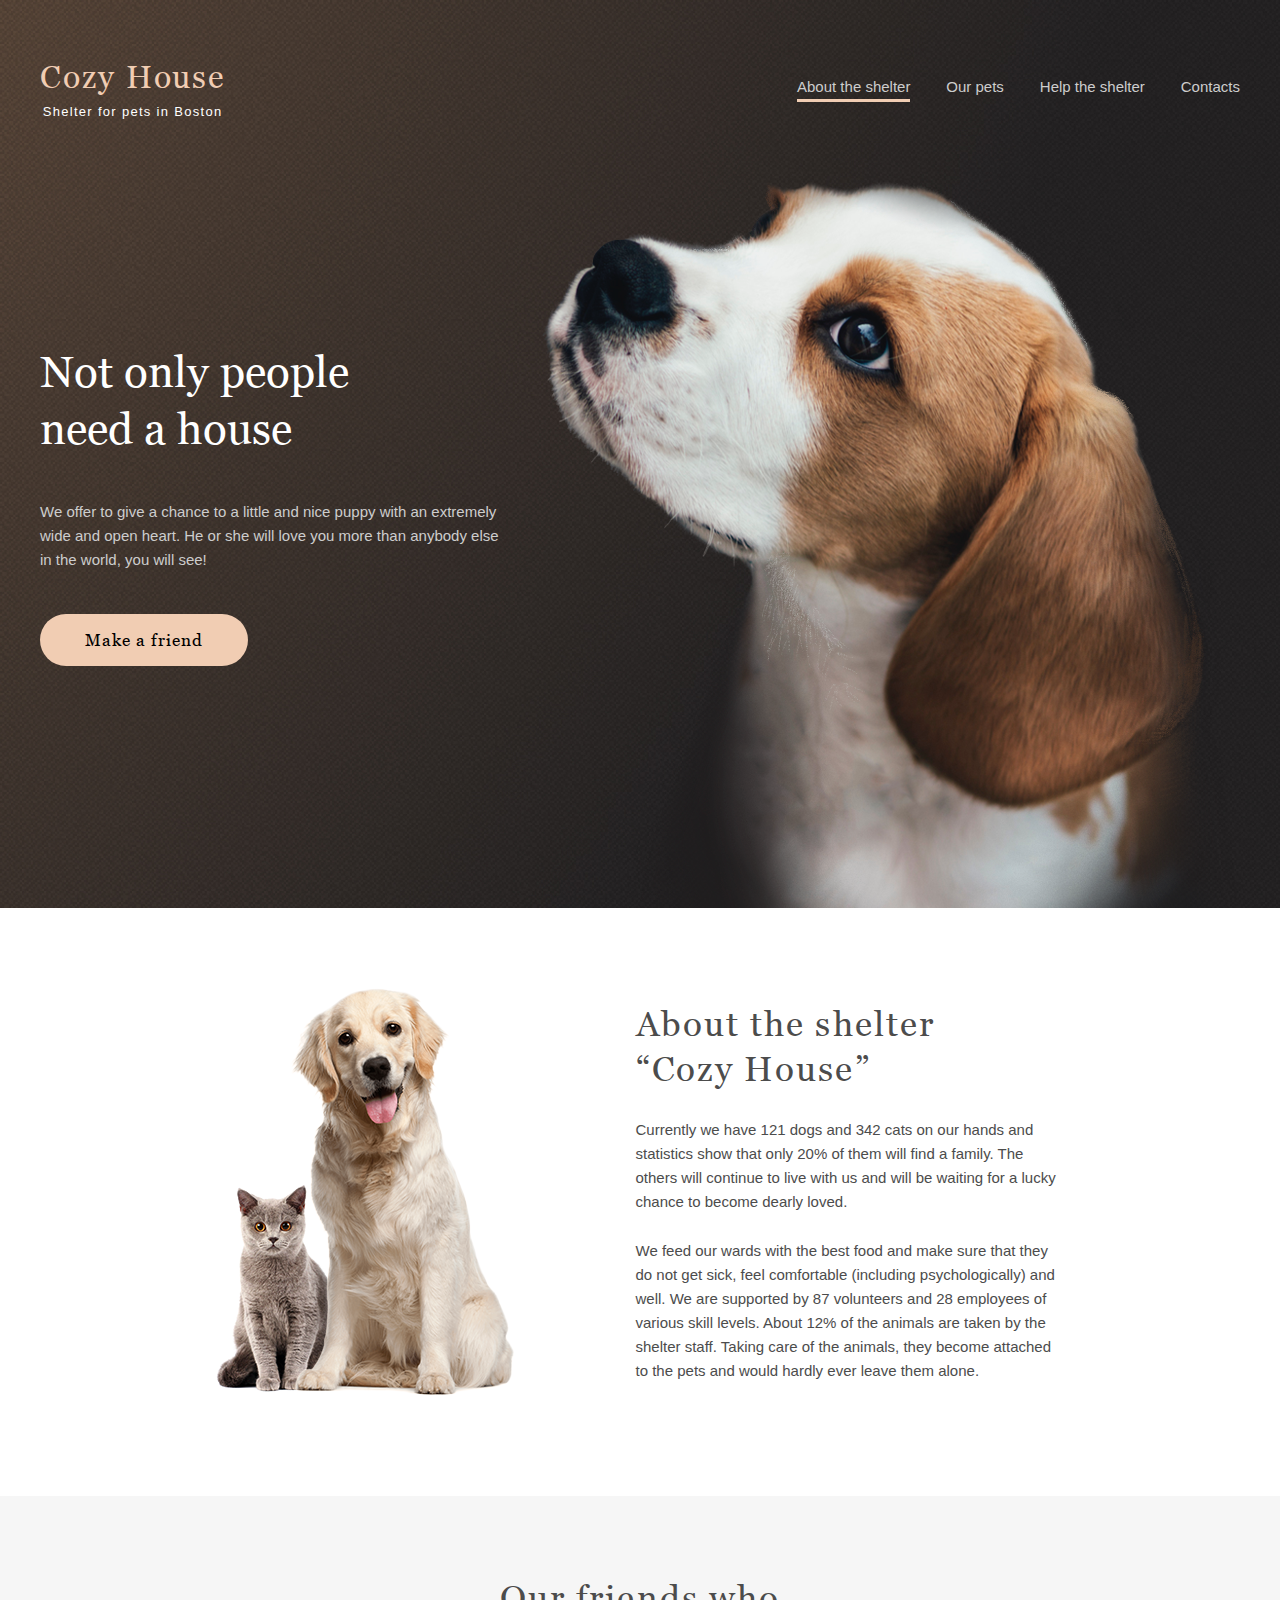
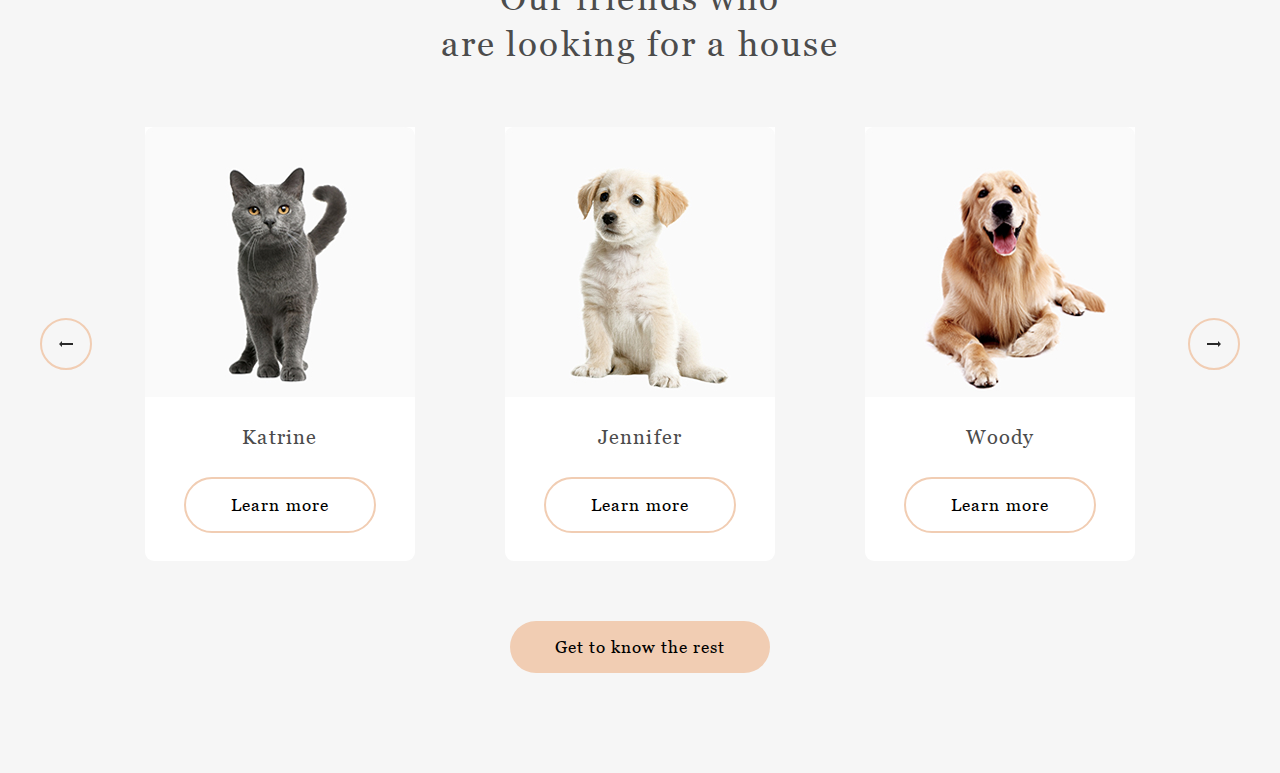
==== shelter/pages/main/index.html @ fe8751cc "feat: add slider" ====
<!DOCTYPE html>
<html lang="en">
  <head>
    <meta charset="UTF-8" />
    <meta http-equiv="X-UA-Compatible" content="IE=edge" />
    <meta name="viewport" content="width=device-width, initial-scale=1.0" />
    <title>Shelter</title>
    <link rel="stylesheet" href="../reset.css" />
    <link rel="stylesheet" href="../base.css" />
    <link rel="stylesheet" href="style.css" />
    <link
      rel="shortcut icon"
      href="../../assets/icons/favicon.png"
      type="image/x-icon"
    />
  </head>
  <body>
    <div class="wrapper">
      <header class="header">
        <div class="container">
          <div class="header-box">
            <a href="./index.html" class="header-logo">
              <div class="header-logo__title">Cozy House</div>
              <div class="header-logo__subtitle">
                Shelter for pets in Boston
              </div>
            </a>
            <nav class="header-nav">
              <ul class="header-menu">
                <li class="header-menu__item">
                  <a href="#" class="header-menu__link active"
                    >About the shelter</a
                  >
                </li>
                <li class="header-menu__item">
                  <a href="../pets/index.html" class="header-menu__link"
                    >Our pets</a
                  >
                </li>
                <li class="header-menu__item">
                  <a href="#" class="header-menu__link">Help the shelter</a>
                </li>
                <li class="header-menu__item">
                  <a href="#" class="header-menu__link">Contacts</a>
                </li>
              </ul>
            </nav>
          </div>
        </div>
      </header>
      <main class="main">
        <div class="container">
          <div class="main-box">
            <div class="main-info">
              <h1 class="main-info__title">Not only people need a house</h1>
              <p class="main-info__text">
                We offer to give a chance to a little and nice puppy with an
                extremely wide and open heart. He or she will love you more than
                anybody else in the world, you will see!
              </p>
              <button class="main-info__button button">Make a friend</button>
            </div>
            <img src="../../assets/images/dog.png" alt="dog" class="main-dog" />
          </div>
        </div>
      </main>
    </div>

    <section class="about">
      <div class="container">
        <div class="about-box">
          <img
            src="../../assets/images/pets.png"
            alt="pets"
            class="about-image"
          />
          <div class="about-information">
            <h2 class="about-information__title">
              About the shelter “Cozy House”
            </h2>
            <p class="about-information__text">
              Currently we have 121 dogs and 342 cats on our hands and
              statistics show that only 20% of them will find a family. The
              others will continue to live with us and will be waiting for a
              lucky chance to become dearly loved.
            </p>
            <p class="about-information__text">
              We feed our wards with the best food and make sure that they do
              not get sick, feel comfortable (including psychologically) and
              well. We are supported by 87 volunteers and 28 employees of
              various skill levels. About 12% of the animals are taken by the
              shelter staff. Taking care of the animals, they become attached to
              the pets and would hardly ever leave them alone.
            </p>
          </div>
        </div>
      </div>
    </section>

    <section class="pets">
      <div class="container">
        <h2 class="pets-title">Our friends who<br />are looking for a house</h2>
        <div class="pets-inner">
          <button class="pets-arrow left" onclick="prev()">
            <img src="../../assets/images/arrow-left.svg" alt="left" />
          </button>
          <div class="pets-wrapper">
            <div class="pets-slider">
              <div class="pets-slider__item">
                <img
                  src="../../assets/images/pets-katrine.jpg"
                  alt="katrine"
                  class="pets-slider__image"
                />
                <p class="pets-slider__title">Katrine</p>
                <button class="pets-slider__button button">Learn more</button>
              </div>
              <div class="pets-slider__item">
                <img
                  src="../../assets/images/pets-jennifer.jpg"
                  alt="jennifer"
                  class="pets-slider__image"
                />
                <p class="pets-slider__title">Jennifer</p>
                <button class="pets-slider__button button">Learn more</button>
              </div>
              <div class="pets-slider__item">
                <img
                  src="../../assets/images/pets-woody.jpg"
                  alt="woody"
                  class="pets-slider__image"
                />
                <p class="pets-slider__title">Woody</p>
                <button class="pets-slider__button button">Learn more</button>
              </div>
              <div class="pets-slider__item">
                <img
                  src="../../assets/images/pets-katrine.jpg"
                  alt="katrine"
                  class="pets-slider__image"
                />
                <p class="pets-slider__title">Katrine</p>
                <button class="pets-slider__button button">Learn more</button>
              </div>
              <div class="pets-slider__item">
                <img
                  src="../../assets/images/pets-jennifer.jpg"
                  alt="jennifer"
                  class="pets-slider__image"
                />
                <p class="pets-slider__title">Jennifer</p>
                <button class="pets-slider__button button">Learn more</button>
              </div>
              <div class="pets-slider__item">
                <img
                  src="../../assets/images/pets-woody.jpg"
                  alt="woody"
                  class="pets-slider__image"
                />
                <p class="pets-slider__title">Woody</p>
                <button class="pets-slider__button button">Learn more</button>
              </div>
              <div class="pets-slider__item">
                <img
                  src="../../assets/images/pets-katrine.jpg"
                  alt="katrine"
                  class="pets-slider__image"
                />
                <p class="pets-slider__title">Katrine</p>
                <button class="pets-slider__button button">Learn more</button>
              </div>
              <div class="pets-slider__item">
                <img
                  src="../../assets/images/pets-jennifer.jpg"
                  alt="jennifer"
                  class="pets-slider__image"
                />
                <p class="pets-slider__title">Jennifer</p>
                <button class="pets-slider__button button">Learn more</button>
              </div>
            </div>
          </div>
          <button class="pets-arrow right" onclick="next()">
            <img src="../../assets/images/arrow-right.svg" alt="right" />
          </button>
        </div>
        <a class="pets-link" href="../pets/index.html">
          <button class="pets-button button">Get to know the rest</button>
        </a>
      </div>
    </section>

    <script src="./scripts.js"></script>
  </body>
</html>
---- shelter/pages/base.css ----
@import url('../assets/fonts/Arial/style.css');
@import url('../assets/fonts/Georgia/style.css');

*,
*::after,
*::before {
  box-sizing: border-box;
}

body {
  font-family: ARIAL;
  font-size: 15px;
  line-height: 24px;
  color: #4c4c4c;
}

.container {
  max-width: 1280px;
  margin: 0 auto;
  padding: 0 40px;
}
---- shelter/pages/main/style.css ----
@import url("../../assets/fonts/Georgia/style.css");a{text-decoration:none}.button{font-size:17px;line-height:130%;padding:15px 45px;background-color:#F1CDB3;letter-spacing:.06em;border-radius:100px;border:none;outline:none;font-family:Georgia;-webkit-transition:all .2s;transition:all .2s}.button:hover{cursor:pointer;background-color:#FDDCC4}h2{font-family:Georgia;font-weight:400;letter-spacing:.06em;font-size:35px;line-height:130%}section{padding-top:80px;padding-bottom:100px}.wrapper{background-image:url("../../assets/images/wrapper-bg.jpg");background-size:cover;background-repeat:no-repeat;background-position:center;min-height:908px}.header{padding-top:60px}.header-box{display:-webkit-box;display:-ms-flexbox;display:flex;-webkit-box-pack:justify;-ms-flex-pack:justify;justify-content:space-between;-webkit-box-align:center;-ms-flex-align:center;align-items:center;position:relative}.header-logo{display:-webkit-box;display:-ms-flexbox;display:flex;-webkit-box-orient:vertical;-webkit-box-direction:normal;-ms-flex-direction:column;flex-direction:column;-webkit-box-align:center;-ms-flex-align:center;align-items:center}.header-logo__title{color:#F1CDB3;font-size:32px;line-height:35.2px;letter-spacing:.06em;font-family:Georgia}.header-logo__subtitle{font-size:13px;line-height:14.95px;letter-spacing:.1em;color:#fff;margin-top:10px}.header-nav{width:443px}.header-menu{display:-webkit-box;display:-ms-flexbox;display:flex;-webkit-box-pack:justify;-ms-flex-pack:justify;justify-content:space-between;margin-bottom:6px}.header-menu__link{text-decoration:none;color:#cdcdcd;position:relative}.header-menu__link.active:after{opacity:1}.header-menu__link:after{content:"";height:3px;background-color:#F1CDB3;position:absolute;bottom:-7px;left:0;right:0;opacity:0;-webkit-transition:opacity .2s;transition:opacity .2s}.header-menu__link:hover{color:#fff}.header-menu__link:hover:after{opacity:1}.main-box{display:-webkit-box;display:-ms-flexbox;display:flex;-webkit-box-pack:justify;-ms-flex-pack:justify;justify-content:space-between;margin-top:60px;-webkit-box-align:center;-ms-flex-align:center;align-items:center}.main-info{margin-bottom:78px}.main-info__title{width:310px;font-size:44px;line-height:130%;color:#fff;font-family:Georgia;font-weight:400}.main-info__text{width:460px;margin-top:42px;color:#cdcdcd}.main-info__button{margin-top:42px}.about-box{display:-webkit-box;display:-ms-flexbox;display:flex;-webkit-box-pack:center;-ms-flex-pack:center;justify-content:center;-webkit-box-align:center;-ms-flex-align:center;align-items:center}.about-information{max-width:430px;margin-left:121px}.about-information__title{max-width:370px}.about-information__text{margin-top:25px}.pets{background-color:#f6f6f6}.pets-inner{margin-top:60px;display:-webkit-box;display:-ms-flexbox;display:flex;-webkit-box-pack:justify;-ms-flex-pack:justify;justify-content:space-between;-webkit-box-align:center;-ms-flex-align:center;align-items:center}.pets-title{text-align:center;width:400px;margin:0 auto}.pets-wrapper{overflow:hidden;max-width:990px}.pets-slider{display:-webkit-box;display:-ms-flexbox;display:flex;margin:0 auto;-ms-flex-wrap:no-wrap;flex-wrap:no-wrap;-webkit-transition:left 1s ease-in-out;transition:left 1s ease-in-out;position:relative;left:0}.pets-slider__item{text-align:center;margin-right:90px;background-color:#fff;border-radius:9px;cursor:pointer}.pets-slider__item:hover .button{border:2px solid #FDDCC4;background-color:#FDDCC4}.pets-slider__title{font-family:Georgia;margin-top:22px;font-size:20px;line-height:23px;letter-spacing:.06em}.pets-slider__button{margin:28px 0;background-color:#fff;border:2px solid #F1CDB3}.pets-arrow{width:52px;height:52px;border-radius:50%;background-color:#f6f6f6;border:2px solid #F1CDB3;position:relative;cursor:pointer;-webkit-transition:all .2s;transition:all .2s}.pets-arrow:hover{background-color:#FDDCC4;border:2px solid #FDDCC4}.pets-arrow img{position:absolute;top:50%;left:50%;-webkit-transform:translate(-50%, -50%);transform:translate(-50%, -50%)}.pets-link{display:block;text-align:center;margin-top:60px}
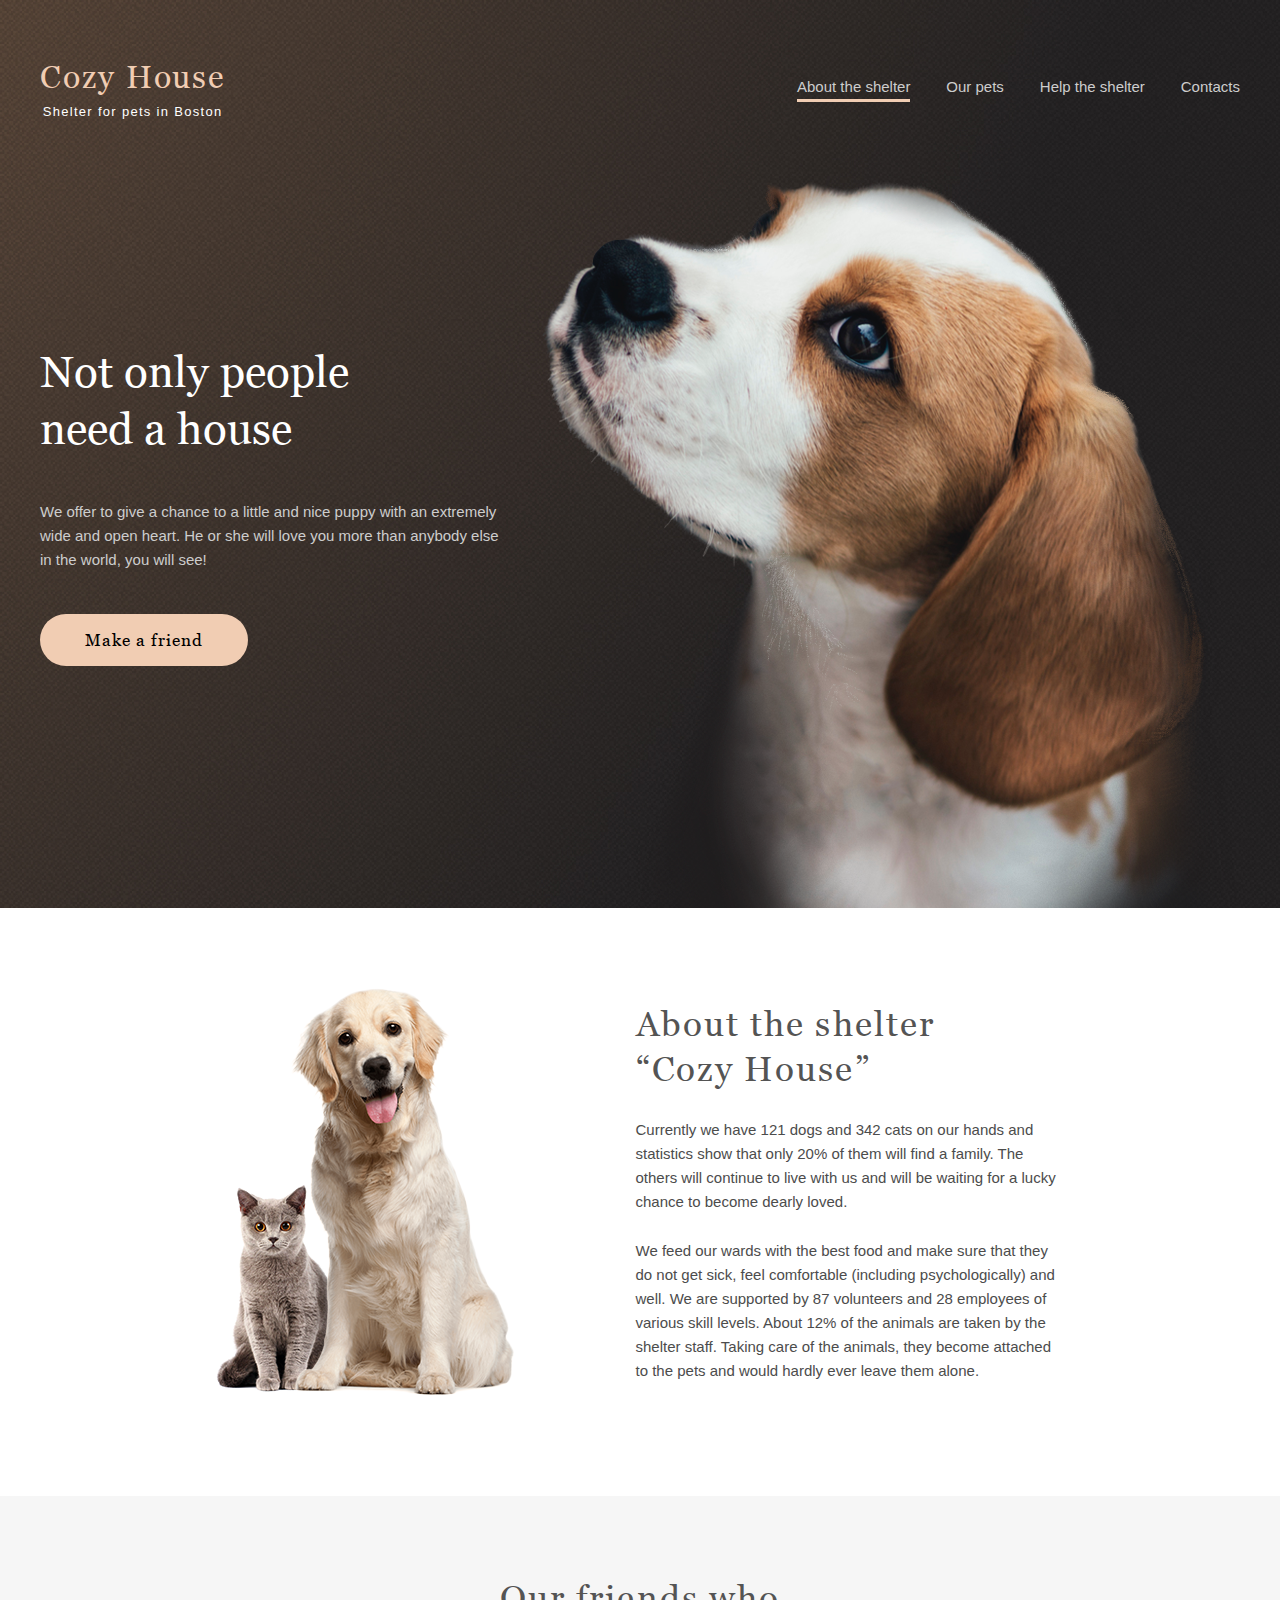
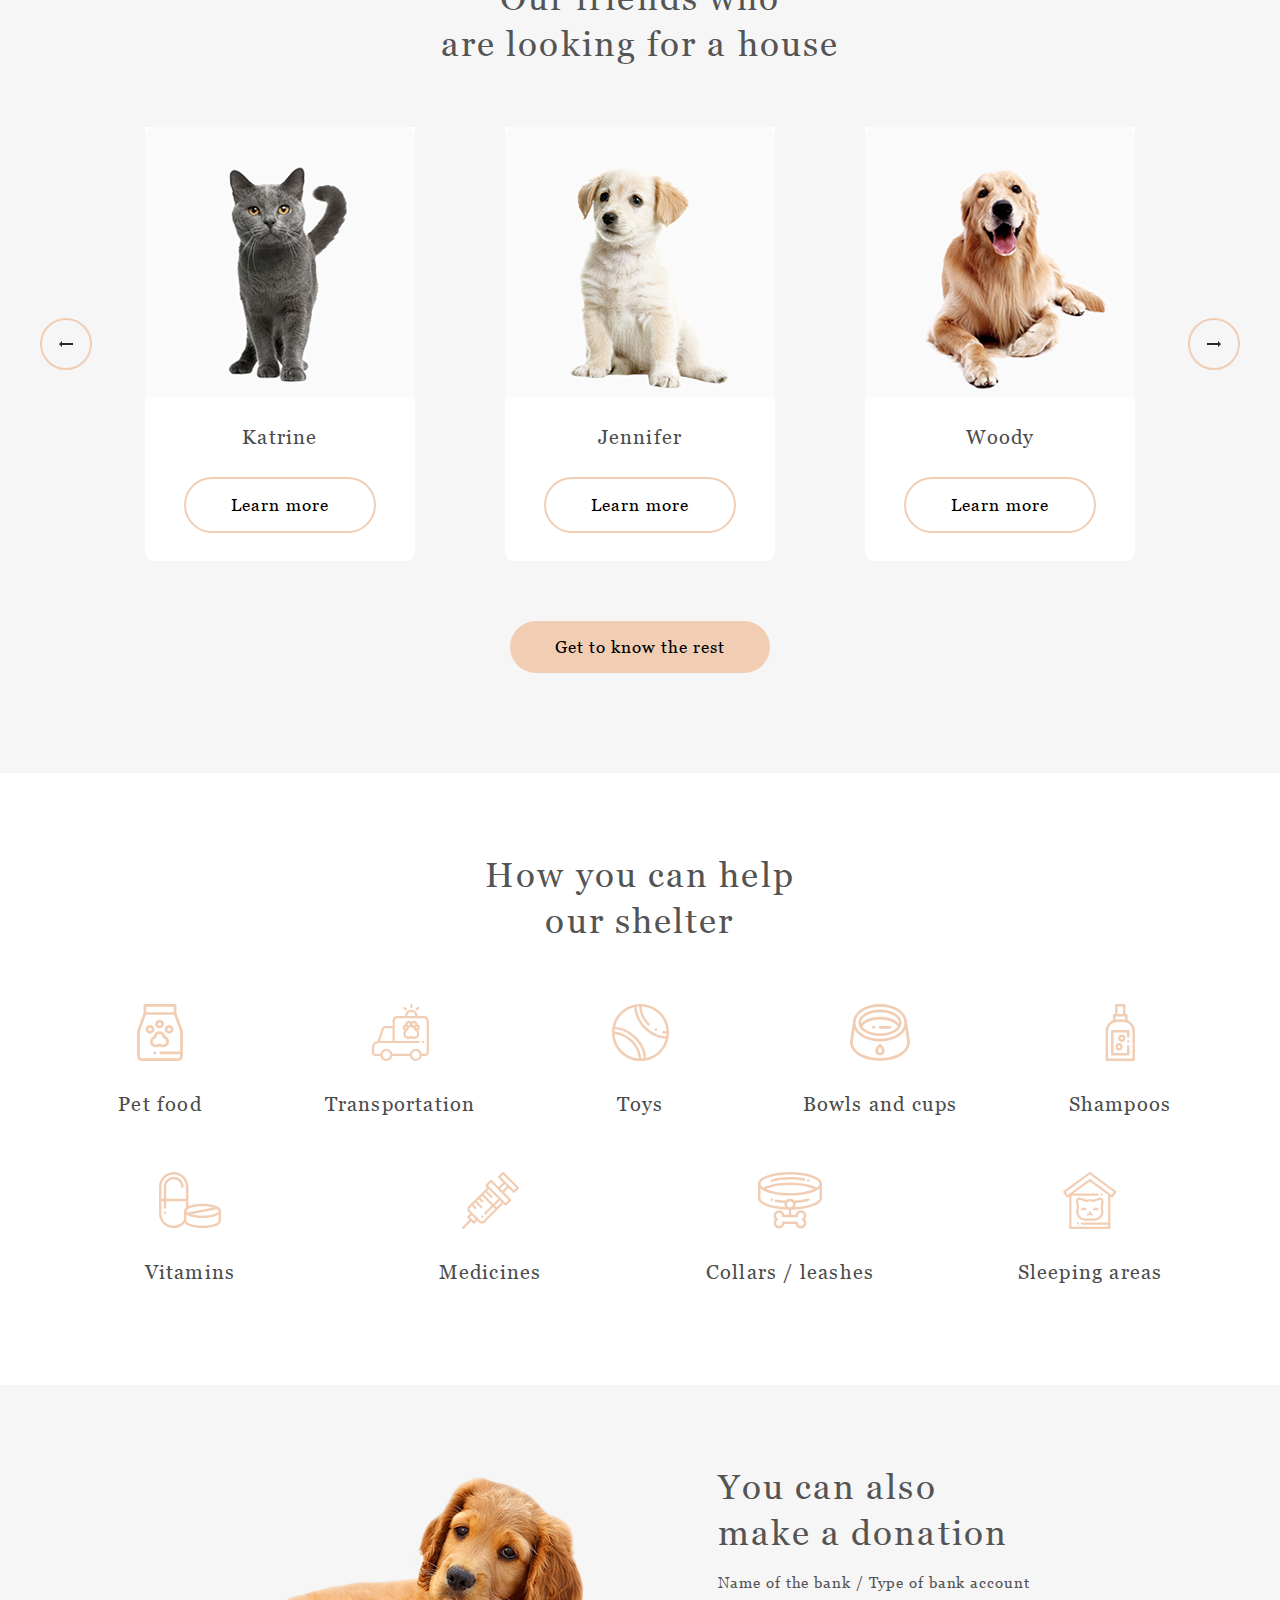
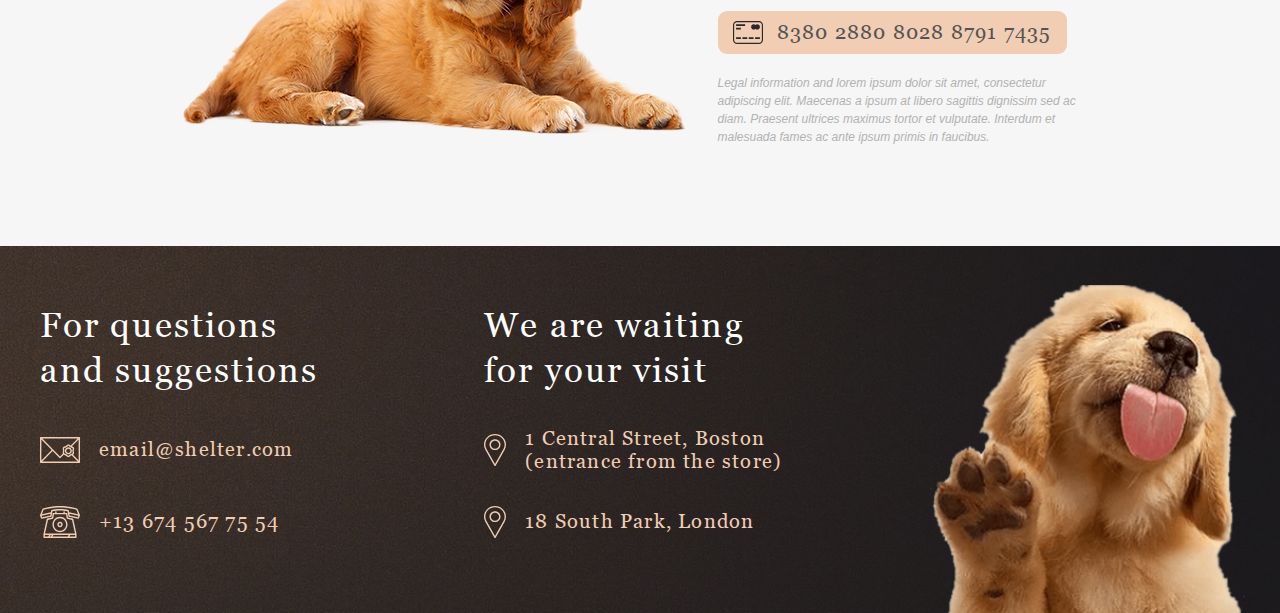
==== commit 14dbe4d6: "feat: add pets page" ====
--- a/shelter/pages/main/index.html
+++ b/shelter/pages/main/index.html
@@ -28,7 +28,7 @@
             <nav class="header-nav">
               <ul class="header-menu">
                 <li class="header-menu__item">
-                  <a href="#" class="header-menu__link active"
+                  <a href="./index.html" class="header-menu__link active"
                     >About the shelter</a
                   >
                 </li>
@@ -38,10 +38,10 @@
                   >
                 </li>
                 <li class="header-menu__item">
-                  <a href="#" class="header-menu__link">Help the shelter</a>
+                  <a href="#help" class="header-menu__link">Help the shelter</a>
                 </li>
                 <li class="header-menu__item">
-                  <a href="#" class="header-menu__link">Contacts</a>
+                  <a href="#footer" class="header-menu__link">Contacts</a>
                 </li>
               </ul>
             </nav>
@@ -58,7 +58,11 @@
                 extremely wide and open heart. He or she will love you more than
                 anybody else in the world, you will see!
               </p>
-              <button class="main-info__button button">Make a friend</button>
+              <a href="#pets"
+                ><button class="main-info__button button">
+                  Make a friend
+                </button></a
+              >
             </div>
             <img src="../../assets/images/dog.png" alt="dog" class="main-dog" />
           </div>
@@ -97,7 +101,7 @@
       </div>
     </section>
 
-    <section class="pets">
+    <section class="pets" id="pets">
       <div class="container">
         <h2 class="pets-title">Our friends who<br />are looking for a house</h2>
         <div class="pets-inner">
@@ -190,6 +194,185 @@
       </div>
     </section>
 
+    <section class="help" id="help">
+      <div class="container">
+        <h2 class="help-title">How you can help our shelter</h2>
+        <div class="help-box">
+          <div class="help-item">
+            <img
+              src="../../assets/images/Vector.svg"
+              alt="Pet food"
+              class="help-item__image"
+            />
+            <p class="help-item__text">Pet food</p>
+          </div>
+          <div class="help-item">
+            <img
+              src="../../assets/images/transportation.svg"
+              alt="Transportation"
+              class="help-item__image"
+            />
+            <p class="help-item__text">Transportation</p>
+          </div>
+          <div class="help-item">
+            <img
+              src="../../assets/images/toys.svg"
+              alt="Toys"
+              class="help-item__image"
+            />
+            <p class="help-item__text">Toys</p>
+          </div>
+          <div class="help-item">
+            <img
+              src="../../assets/images/bowls-and-cups.svg"
+              alt="Bowls and cups"
+              class="help-item__image"
+            />
+            <p class="help-item__text">Bowls and cups</p>
+          </div>
+          <div class="help-item">
+            <img
+              src="../../assets/images/shampoos.svg"
+              alt="Shampoos"
+              class="help-item__image"
+            />
+            <p class="help-item__text">Shampoos</p>
+          </div>
+          <div class="help-item">
+            <img
+              src="../../assets/images/vitamins.svg"
+              alt="Vitamins"
+              class="help-item__image"
+            />
+            <p class="help-item__text">Vitamins</p>
+          </div>
+          <div class="help-item">
+            <img
+              src="../../assets/images/medicines.svg"
+              alt="Medicines"
+              class="help-item__image"
+            />
+            <p class="help-item__text">Medicines</p>
+          </div>
+          <div class="help-item">
+            <img
+              src="../../assets/images/Collars-collars-or-leashes.svg"
+              alt="Collars / leashes"
+              class="help-item__image"
+            />
+            <p class="help-item__text">Collars / leashes</p>
+          </div>
+          <div class="help-item">
+            <img
+              src="../../assets/images/sleeping-area.svg"
+              alt="Sleeping areas"
+              class="help-item__image"
+            />
+            <p class="help-item__text">Sleeping areas</p>
+          </div>
+        </div>
+      </div>
+    </section>
+
+    <section class="donation">
+      <div class="container">
+        <div class="donation-wrapper">
+          <img
+            src="../../assets/images/donation-dog.png"
+            alt="dog"
+            class="donation-image"
+          />
+          <div class="donation-info">
+            <h2 class="donation-info__title">You can also make a donation</h2>
+            <p class="donation-info__subtitle">
+              Name of the bank / Type of bank account
+            </p>
+            <a href="#" class="donation-info__card"
+              ><img
+                src="../../assets/images/credit-card.svg"
+                alt="card"
+                class="donation-info__icon"
+              /><span class="donation-info__number"
+                >8380 2880 8028 8791 7435</span
+              ></a
+            >
+            <p class="donation-info__text">
+              Legal information and lorem ipsum dolor sit amet, consectetur
+              adipiscing elit. Maecenas a ipsum at libero sagittis dignissim sed
+              ac diam. Praesent ultrices maximus tortor et vulputate. Interdum
+              et malesuada fames ac ante ipsum primis in faucibus.
+            </p>
+          </div>
+        </div>
+      </div>
+    </section>
+
+    <footer class="footer" id="footer">
+      <div class="container">
+        <div class="footer-wrapper">
+          <div class="footer-contacts">
+            <h3 class="footer-contacts__title">
+              For questions and suggestions
+            </h3>
+            <a class="footer-contacts__email" href="mailto:email@shelter.com">
+              <img
+                src="../../assets/images/mail.svg"
+                alt="email"
+                class="footer-contacts__email-icon"
+              />
+              <span class="footer-contacs__email-text">email@shelter.com</span>
+            </a>
+            <a href="tel:+13 674 567 75 54" class="footer-contacts__phone">
+              <img
+                src="../../assets/images/phone.svg"
+                alt="phone"
+                class="footer-contacts__phone-icon"
+              />
+              <span class="footer-contacts__phone-text">+13 674 567 75 54</span>
+            </a>
+          </div>
+          <div class="footer-contacts">
+            <h3 class="footer-contacts__title">
+              We are waiting for your visit
+            </h3>
+            <a
+              href="https://goo.gl/maps/dpQiy7HYgkoKnrJJ6"
+              target="_blank"
+              class="footer-contacts__location"
+            >
+              <img
+                src="../../assets/images/pin.svg"
+                alt="location"
+                class="footer-contacts__location-icon"
+              />
+              <span class="footer-contacs__location-text"
+                >1 Central Street, Boston (entrance from the store)</span
+              >
+            </a>
+            <a
+              href="https://goo.gl/maps/SNuY47xozXM5mk7i6"
+              target="_blank"
+              class="footer-contacts__location"
+            >
+              <img
+                src="../../assets/images/pin.svg"
+                alt="location"
+                class="footer-contacts__location-icon"
+              />
+              <span class="footer-contacs__location-text"
+                >18 South Park, London</span
+              >
+            </a>
+          </div>
+          <img
+            src="../../assets/images/footer-dog.png"
+            alt="dog"
+            class="footer-image"
+          />
+        </div>
+      </div>
+    </footer>
+
     <script src="./scripts.js"></script>
   </body>
 </html>
--- a/shelter/pages/base.css
+++ b/shelter/pages/base.css
@@ -19,3 +19,100 @@
   margin: 0 auto;
   padding: 0 40px;
 }
+
+a {
+  text-decoration: none;
+}
+
+.button {
+  font-size: 17px;
+  line-height: 130%;
+  padding: 15px 45px;
+  background-color: #f1cdb3;
+  letter-spacing: 0.06em;
+  border-radius: 100px;
+  border: none;
+  outline: none;
+  font-family: Georgia;
+  transition: all 0.2s;
+}
+
+.button:hover {
+  cursor: pointer;
+  background-color: #fddcc4;
+}
+
+h2 {
+  font-family: Georgia;
+  font-weight: 400;
+  letter-spacing: 0.06em;
+  font-size: 35px;
+  line-height: 130%;
+  color: #545454;
+}
+
+h3 {
+  font-family: Georgia;
+  font-size: 35px;
+  color: #fff;
+  letter-spacing: 0.06em;
+  line-height: 130%;
+  font-weight: 400;
+}
+
+section {
+  padding-top: 80px;
+  padding-bottom: 100px;
+}
+
+.footer {
+  padding-top: 57px;
+  background-image: url('../assets/images/footer-bg.jpg');
+  background-position: center;
+  background-size: cover;
+  background-repeat: no-repeat;
+  font-family: Georgia;
+}
+.footer a {
+  color: #f1cdb3;
+}
+.footer-wrapper {
+  display: -webkit-box;
+  display: -ms-flexbox;
+  display: flex;
+  -webkit-box-pack: justify;
+  -ms-flex-pack: justify;
+  justify-content: space-between;
+  height: 310px;
+}
+.footer-contacts__location,
+.footer-contacts__phone,
+.footer-contacts__email {
+  color: #f1cdb3;
+  letter-spacing: 0.06em;
+  font-size: 20px;
+  line-height: 115%;
+  display: -webkit-box;
+  display: -ms-flexbox;
+  display: flex;
+  -webkit-box-align: center;
+  -ms-flex-align: center;
+  align-items: center;
+  margin-top: 43px;
+}
+.footer-contacts {
+  width: 279px;
+}
+.footer-contacts__location {
+  width: 302px;
+  margin-top: 33px;
+}
+.footer-contacts__location-icon,
+.footer-contacts__email-icon,
+.footer-contacts__phone-icon {
+  margin-right: 19px;
+}
+.footer-image {
+  margin-top: -18px;
+  margin-right: -6px;
+}
--- a/shelter/pages/main/style.css
+++ b/shelter/pages/main/style.css
@@ -1 +1 @@
-@import url("../../assets/fonts/Georgia/style.css");a{text-decoration:none}.button{font-size:17px;line-height:130%;padding:15px 45px;background-color:#F1CDB3;letter-spacing:.06em;border-radius:100px;border:none;outline:none;font-family:Georgia;-webkit-transition:all .2s;transition:all .2s}.button:hover{cursor:pointer;background-color:#FDDCC4}h2{font-family:Georgia;font-weight:400;letter-spacing:.06em;font-size:35px;line-height:130%}section{padding-top:80px;padding-bottom:100px}.wrapper{background-image:url("../../assets/images/wrapper-bg.jpg");background-size:cover;background-repeat:no-repeat;background-position:center;min-height:908px}.header{padding-top:60px}.header-box{display:-webkit-box;display:-ms-flexbox;display:flex;-webkit-box-pack:justify;-ms-flex-pack:justify;justify-content:space-between;-webkit-box-align:center;-ms-flex-align:center;align-items:center;position:relative}.header-logo{display:-webkit-box;display:-ms-flexbox;display:flex;-webkit-box-orient:vertical;-webkit-box-direction:normal;-ms-flex-direction:column;flex-direction:column;-webkit-box-align:center;-ms-flex-align:center;align-items:center}.header-logo__title{color:#F1CDB3;font-size:32px;line-height:35.2px;letter-spacing:.06em;font-family:Georgia}.header-logo__subtitle{font-size:13px;line-height:14.95px;letter-spacing:.1em;color:#fff;margin-top:10px}.header-nav{width:443px}.header-menu{display:-webkit-box;display:-ms-flexbox;display:flex;-webkit-box-pack:justify;-ms-flex-pack:justify;justify-content:space-between;margin-bottom:6px}.header-menu__link{text-decoration:none;color:#cdcdcd;position:relative}.header-menu__link.active:after{opacity:1}.header-menu__link:after{content:"";height:3px;background-color:#F1CDB3;position:absolute;bottom:-7px;left:0;right:0;opacity:0;-webkit-transition:opacity .2s;transition:opacity .2s}.header-menu__link:hover{color:#fff}.header-menu__link:hover:after{opacity:1}.main-box{display:-webkit-box;display:-ms-flexbox;display:flex;-webkit-box-pack:justify;-ms-flex-pack:justify;justify-content:space-between;margin-top:60px;-webkit-box-align:center;-ms-flex-align:center;align-items:center}.main-info{margin-bottom:78px}.main-info__title{width:310px;font-size:44px;line-height:130%;color:#fff;font-family:Georgia;font-weight:400}.main-info__text{width:460px;margin-top:42px;color:#cdcdcd}.main-info__button{margin-top:42px}.about-box{display:-webkit-box;display:-ms-flexbox;display:flex;-webkit-box-pack:center;-ms-flex-pack:center;justify-content:center;-webkit-box-align:center;-ms-flex-align:center;align-items:center}.about-information{max-width:430px;margin-left:121px}.about-information__title{max-width:370px}.about-information__text{margin-top:25px}.pets{background-color:#f6f6f6}.pets-inner{margin-top:60px;display:-webkit-box;display:-ms-flexbox;display:flex;-webkit-box-pack:justify;-ms-flex-pack:justify;justify-content:space-between;-webkit-box-align:center;-ms-flex-align:center;align-items:center}.pets-title{text-align:center;width:400px;margin:0 auto}.pets-wrapper{overflow:hidden;max-width:990px}.pets-slider{display:-webkit-box;display:-ms-flexbox;display:flex;margin:0 auto;-ms-flex-wrap:no-wrap;flex-wrap:no-wrap;-webkit-transition:left 1s ease-in-out;transition:left 1s ease-in-out;position:relative;left:0}.pets-slider__item{text-align:center;margin-right:90px;background-color:#fff;border-radius:9px;cursor:pointer}.pets-slider__item:hover .button{border:2px solid #FDDCC4;background-color:#FDDCC4}.pets-slider__title{font-family:Georgia;margin-top:22px;font-size:20px;line-height:23px;letter-spacing:.06em}.pets-slider__button{margin:28px 0;background-color:#fff;border:2px solid #F1CDB3}.pets-arrow{width:52px;height:52px;border-radius:50%;background-color:#f6f6f6;border:2px solid #F1CDB3;position:relative;cursor:pointer;-webkit-transition:all .2s;transition:all .2s}.pets-arrow:hover{background-color:#FDDCC4;border:2px solid #FDDCC4}.pets-arrow img{position:absolute;top:50%;left:50%;-webkit-transform:translate(-50%, -50%);transform:translate(-50%, -50%)}.pets-link{display:block;text-align:center;margin-top:60px}
+@import url("../../assets/fonts/Georgia/style.css");.wrapper{background-image:url("../../assets/images/wrapper-bg.jpg");background-size:cover;background-repeat:no-repeat;background-position:center;min-height:908px}.header{padding-top:60px}.header-box{display:-webkit-box;display:-ms-flexbox;display:flex;-webkit-box-pack:justify;-ms-flex-pack:justify;justify-content:space-between;-webkit-box-align:center;-ms-flex-align:center;align-items:center;position:relative}.header-logo{display:-webkit-box;display:-ms-flexbox;display:flex;-webkit-box-orient:vertical;-webkit-box-direction:normal;-ms-flex-direction:column;flex-direction:column;-webkit-box-align:center;-ms-flex-align:center;align-items:center}.header-logo__title{color:#F1CDB3;font-size:32px;line-height:35.2px;letter-spacing:.06em;font-family:Georgia}.header-logo__subtitle{font-size:13px;line-height:14.95px;letter-spacing:.1em;color:#fff;margin-top:10px}.header-nav{width:443px}.header-menu{display:-webkit-box;display:-ms-flexbox;display:flex;-webkit-box-pack:justify;-ms-flex-pack:justify;justify-content:space-between;margin-bottom:6px}.header-menu__link{text-decoration:none;color:#cdcdcd;position:relative}.header-menu__link.active:after{opacity:1}.header-menu__link:after{content:"";height:3px;background-color:#F1CDB3;position:absolute;bottom:-7px;left:0;right:0;opacity:0;-webkit-transition:opacity .2s;transition:opacity .2s}.header-menu__link:hover{color:#fff}.header-menu__link:hover:after{opacity:1}.main-box{display:-webkit-box;display:-ms-flexbox;display:flex;-webkit-box-pack:justify;-ms-flex-pack:justify;justify-content:space-between;margin-top:60px;-webkit-box-align:center;-ms-flex-align:center;align-items:center}.main-info{margin-bottom:78px}.main-info__title{width:310px;font-size:44px;line-height:130%;color:#fff;font-family:Georgia;font-weight:400}.main-info__text{width:460px;margin-top:42px;color:#cdcdcd}.main-info__button{margin-top:42px}.about-box{display:-webkit-box;display:-ms-flexbox;display:flex;-webkit-box-pack:center;-ms-flex-pack:center;justify-content:center;-webkit-box-align:center;-ms-flex-align:center;align-items:center}.about-information{max-width:430px;margin-left:121px}.about-information__title{max-width:370px}.about-information__text{margin-top:25px}.pets{background-color:#f6f6f6}.pets-inner{margin-top:60px;display:-webkit-box;display:-ms-flexbox;display:flex;-webkit-box-pack:justify;-ms-flex-pack:justify;justify-content:space-between;-webkit-box-align:center;-ms-flex-align:center;align-items:center}.pets-title{text-align:center;width:400px;margin:0 auto}.pets-wrapper{overflow:hidden;max-width:990px}.pets-slider{display:-webkit-box;display:-ms-flexbox;display:flex;margin:0 auto;-ms-flex-wrap:no-wrap;flex-wrap:no-wrap;-webkit-transition:left 1s ease-in-out;transition:left 1s ease-in-out;position:relative;left:0}.pets-slider__item{text-align:center;margin-right:90px;background-color:#fff;border-radius:9px;cursor:pointer}.pets-slider__item:hover .button{border:2px solid #FDDCC4;background-color:#FDDCC4}.pets-slider__title{font-family:Georgia;margin-top:22px;font-size:20px;line-height:23px;letter-spacing:.06em}.pets-slider__button{margin:28px 0;background-color:#fff;border:2px solid #F1CDB3}.pets-arrow{width:52px;height:52px;border-radius:50%;background-color:#f6f6f6;border:2px solid #F1CDB3;position:relative;cursor:pointer;-webkit-transition:all .2s;transition:all .2s}.pets-arrow:hover{background-color:#FDDCC4;border:2px solid #FDDCC4}.pets-arrow img{position:absolute;top:50%;left:50%;-webkit-transform:translate(-50%, -50%);transform:translate(-50%, -50%)}.pets-link{display:block;text-align:center;margin-top:60px}.help-title{width:310px;margin:0 auto;text-align:center}.help-box{display:grid;grid-template-columns:repeat(20, 1fr);grid-template-rows:repeat(2, 113px);row-gap:55px;margin:0 auto;margin-top:60px}.help-item{text-align:center}.help-item:nth-child(-n+5){grid-column:span 4}.help-item:nth-last-child(4){grid-row-start:2;grid-column:span 5}.help-item:nth-last-child(3){grid-row-start:2;grid-column:6/span 5}.help-item:nth-last-child(2){grid-row-start:2;grid-column:11/span 5}.help-item:nth-last-child(1){grid-row-start:2;grid-column:16/span 5}.help-item__image{height:57px}.help-item__text{margin-top:25px;font-size:20px;line-height:115%;letter-spacing:.06em;font-family:Georgia}.donation{background-color:#f6f6f6}.donation-wrapper{display:-webkit-box;display:-ms-flexbox;display:flex;-webkit-box-pack:center;-ms-flex-pack:center;justify-content:center;-webkit-box-align:center;-ms-flex-align:center;align-items:center}.donation-info{max-width:380px;margin-left:30px}.donation-info__title{width:300px}.donation-info__subtitle{font-size:15px;line-height:110%;letter-spacing:.06em;margin:19px 0;color:#545454;font-family:Georgia}.donation-info__card{display:-webkit-box;display:-ms-flexbox;display:flex;background-color:#F1CDB3;color:#545454;border-radius:9px;padding:10px 15px;font-size:20px;line-height:115%;letter-spacing:.06em;font-family:Georgia;width:349px;-webkit-box-pack:justify;-ms-flex-pack:justify;justify-content:space-between}.donation-info__text{margin-top:20px;font-size:12px;line-height:18px;color:#b2b2b2;font-family:Arial;font-style:italic}
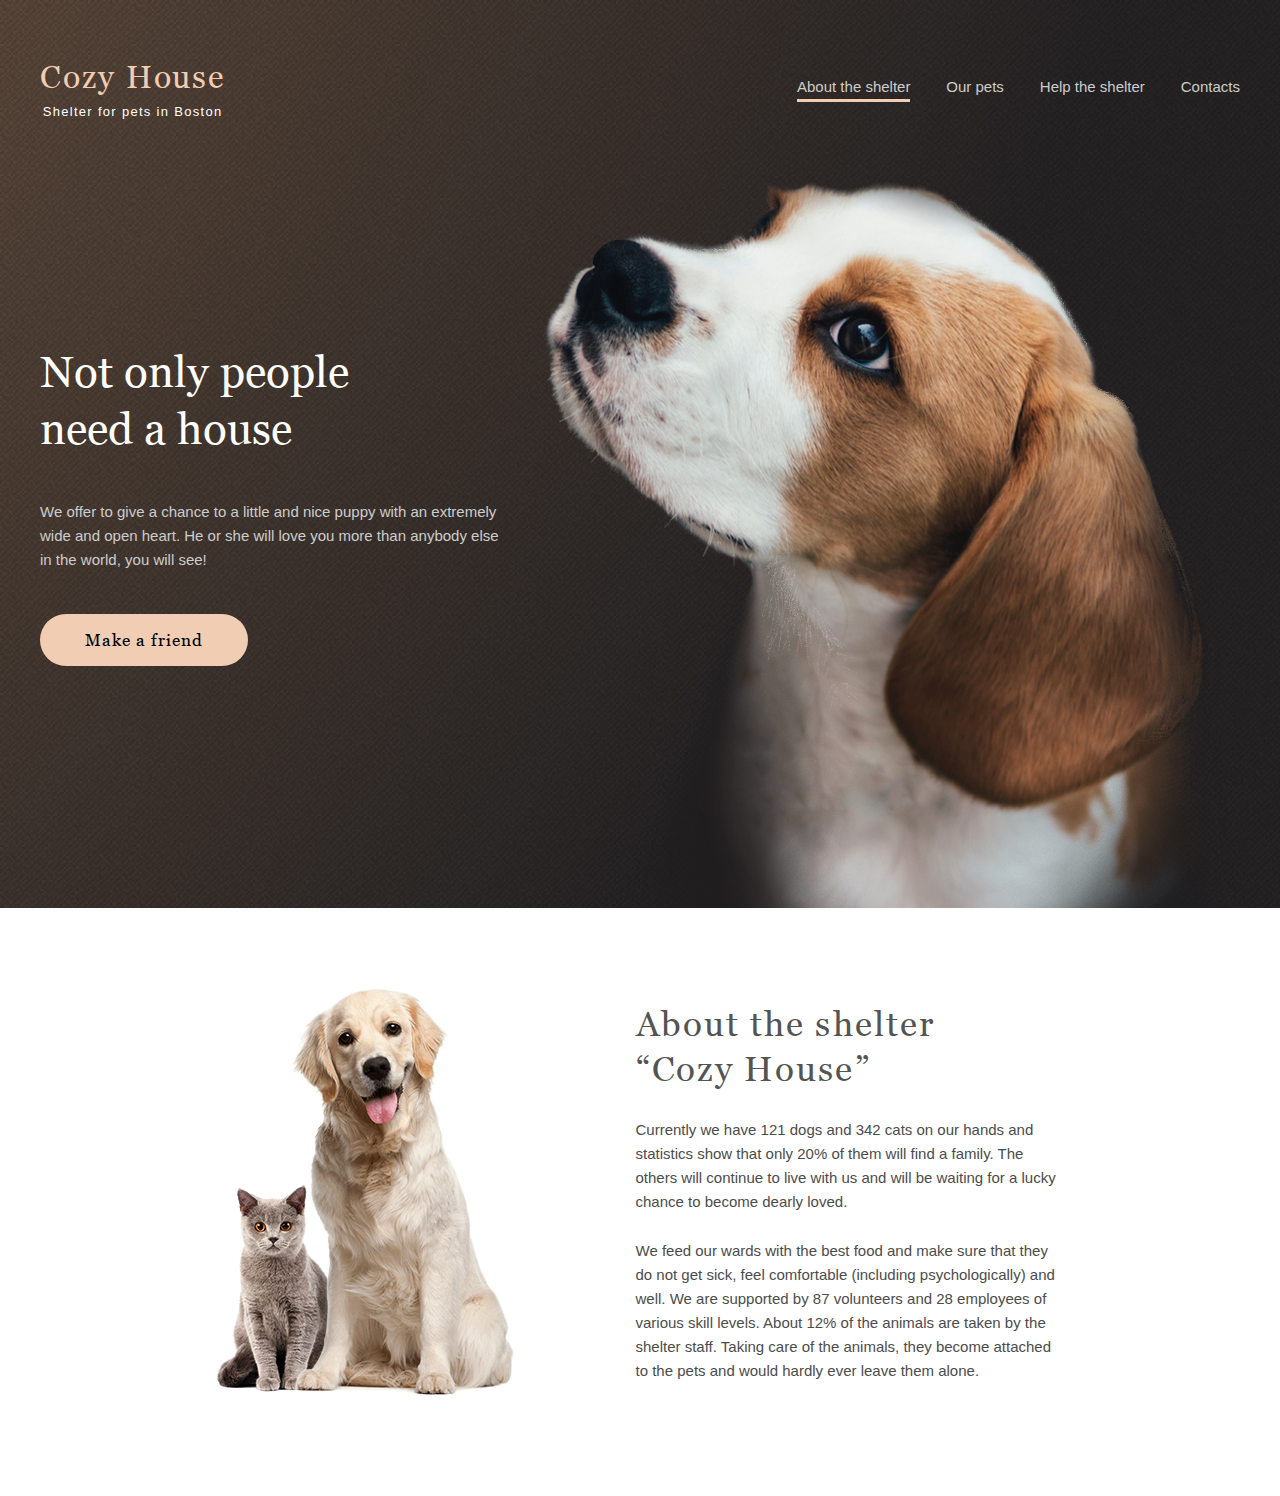
==== commit ac535e97: "feat: make header and about sections adaptive" ====
--- a/shelter/pages/main/index.html
+++ b/shelter/pages/main/index.html
@@ -101,7 +101,7 @@
       </div>
     </section>
 
-    <section class="pets" id="pets">
+    <!-- <section class="pets" id="pets">
       <div class="container">
         <h2 class="pets-title">Our friends who<br />are looking for a house</h2>
         <div class="pets-inner">
@@ -371,7 +371,7 @@
           />
         </div>
       </div>
-    </footer>
+    </footer> -->
 
     <script src="./scripts.js"></script>
   </body>
--- a/shelter/pages/main/style.css
+++ b/shelter/pages/main/style.css
@@ -1 +1 @@
-@import url("../../assets/fonts/Georgia/style.css");.wrapper{background-image:url("../../assets/images/wrapper-bg.jpg");background-size:cover;background-repeat:no-repeat;background-position:center;min-height:908px}.header{padding-top:60px}.header-box{display:-webkit-box;display:-ms-flexbox;display:flex;-webkit-box-pack:justify;-ms-flex-pack:justify;justify-content:space-between;-webkit-box-align:center;-ms-flex-align:center;align-items:center;position:relative}.header-logo{display:-webkit-box;display:-ms-flexbox;display:flex;-webkit-box-orient:vertical;-webkit-box-direction:normal;-ms-flex-direction:column;flex-direction:column;-webkit-box-align:center;-ms-flex-align:center;align-items:center}.header-logo__title{color:#F1CDB3;font-size:32px;line-height:35.2px;letter-spacing:.06em;font-family:Georgia}.header-logo__subtitle{font-size:13px;line-height:14.95px;letter-spacing:.1em;color:#fff;margin-top:10px}.header-nav{width:443px}.header-menu{display:-webkit-box;display:-ms-flexbox;display:flex;-webkit-box-pack:justify;-ms-flex-pack:justify;justify-content:space-between;margin-bottom:6px}.header-menu__link{text-decoration:none;color:#cdcdcd;position:relative}.header-menu__link.active:after{opacity:1}.header-menu__link:after{content:"";height:3px;background-color:#F1CDB3;position:absolute;bottom:-7px;left:0;right:0;opacity:0;-webkit-transition:opacity .2s;transition:opacity .2s}.header-menu__link:hover{color:#fff}.header-menu__link:hover:after{opacity:1}.main-box{display:-webkit-box;display:-ms-flexbox;display:flex;-webkit-box-pack:justify;-ms-flex-pack:justify;justify-content:space-between;margin-top:60px;-webkit-box-align:center;-ms-flex-align:center;align-items:center}.main-info{margin-bottom:78px}.main-info__title{width:310px;font-size:44px;line-height:130%;color:#fff;font-family:Georgia;font-weight:400}.main-info__text{width:460px;margin-top:42px;color:#cdcdcd}.main-info__button{margin-top:42px}.about-box{display:-webkit-box;display:-ms-flexbox;display:flex;-webkit-box-pack:center;-ms-flex-pack:center;justify-content:center;-webkit-box-align:center;-ms-flex-align:center;align-items:center}.about-information{max-width:430px;margin-left:121px}.about-information__title{max-width:370px}.about-information__text{margin-top:25px}.pets{background-color:#f6f6f6}.pets-inner{margin-top:60px;display:-webkit-box;display:-ms-flexbox;display:flex;-webkit-box-pack:justify;-ms-flex-pack:justify;justify-content:space-between;-webkit-box-align:center;-ms-flex-align:center;align-items:center}.pets-title{text-align:center;width:400px;margin:0 auto}.pets-wrapper{overflow:hidden;max-width:990px}.pets-slider{display:-webkit-box;display:-ms-flexbox;display:flex;margin:0 auto;-ms-flex-wrap:no-wrap;flex-wrap:no-wrap;-webkit-transition:left 1s ease-in-out;transition:left 1s ease-in-out;position:relative;left:0}.pets-slider__item{text-align:center;margin-right:90px;background-color:#fff;border-radius:9px;cursor:pointer}.pets-slider__item:hover .button{border:2px solid #FDDCC4;background-color:#FDDCC4}.pets-slider__title{font-family:Georgia;margin-top:22px;font-size:20px;line-height:23px;letter-spacing:.06em}.pets-slider__button{margin:28px 0;background-color:#fff;border:2px solid #F1CDB3}.pets-arrow{width:52px;height:52px;border-radius:50%;background-color:#f6f6f6;border:2px solid #F1CDB3;position:relative;cursor:pointer;-webkit-transition:all .2s;transition:all .2s}.pets-arrow:hover{background-color:#FDDCC4;border:2px solid #FDDCC4}.pets-arrow img{position:absolute;top:50%;left:50%;-webkit-transform:translate(-50%, -50%);transform:translate(-50%, -50%)}.pets-link{display:block;text-align:center;margin-top:60px}.help-title{width:310px;margin:0 auto;text-align:center}.help-box{display:grid;grid-template-columns:repeat(20, 1fr);grid-template-rows:repeat(2, 113px);row-gap:55px;margin:0 auto;margin-top:60px}.help-item{text-align:center}.help-item:nth-child(-n+5){grid-column:span 4}.help-item:nth-last-child(4){grid-row-start:2;grid-column:span 5}.help-item:nth-last-child(3){grid-row-start:2;grid-column:6/span 5}.help-item:nth-last-child(2){grid-row-start:2;grid-column:11/span 5}.help-item:nth-last-child(1){grid-row-start:2;grid-column:16/span 5}.help-item__image{height:57px}.help-item__text{margin-top:25px;font-size:20px;line-height:115%;letter-spacing:.06em;font-family:Georgia}.donation{background-color:#f6f6f6}.donation-wrapper{display:-webkit-box;display:-ms-flexbox;display:flex;-webkit-box-pack:center;-ms-flex-pack:center;justify-content:center;-webkit-box-align:center;-ms-flex-align:center;align-items:center}.donation-info{max-width:380px;margin-left:30px}.donation-info__title{width:300px}.donation-info__subtitle{font-size:15px;line-height:110%;letter-spacing:.06em;margin:19px 0;color:#545454;font-family:Georgia}.donation-info__card{display:-webkit-box;display:-ms-flexbox;display:flex;background-color:#F1CDB3;color:#545454;border-radius:9px;padding:10px 15px;font-size:20px;line-height:115%;letter-spacing:.06em;font-family:Georgia;width:349px;-webkit-box-pack:justify;-ms-flex-pack:justify;justify-content:space-between}.donation-info__text{margin-top:20px;font-size:12px;line-height:18px;color:#b2b2b2;font-family:Arial;font-style:italic}
+@import url("../../assets/fonts/Georgia/style.css");.wrapper{background-image:url("../../assets/images/wrapper-bg.jpg");background-size:cover;background-repeat:no-repeat;background-position:center;min-height:908px}.header{padding-top:60px}.header-box{display:-webkit-box;display:-ms-flexbox;display:flex;-webkit-box-pack:justify;-ms-flex-pack:justify;justify-content:space-between;-webkit-box-align:center;-ms-flex-align:center;align-items:center;position:relative}.header-logo{display:-webkit-box;display:-ms-flexbox;display:flex;-webkit-box-orient:vertical;-webkit-box-direction:normal;-ms-flex-direction:column;flex-direction:column;-webkit-box-align:center;-ms-flex-align:center;align-items:center}.header-logo__title{color:#F1CDB3;font-size:32px;line-height:35.2px;letter-spacing:.06em;font-family:Georgia}.header-logo__subtitle{font-size:13px;line-height:14.95px;letter-spacing:.1em;color:#fff;margin-top:10px}.header-nav{width:443px}.header-menu{display:-webkit-box;display:-ms-flexbox;display:flex;-webkit-box-pack:justify;-ms-flex-pack:justify;justify-content:space-between;margin-bottom:6px}.header-menu__link{text-decoration:none;color:#cdcdcd;position:relative}.header-menu__link.active:after{opacity:1}.header-menu__link:after{content:"";height:3px;background-color:#F1CDB3;position:absolute;bottom:-7px;left:0;right:0;opacity:0;-webkit-transition:opacity .2s;transition:opacity .2s}.header-menu__link:hover{color:#fff}.header-menu__link:hover:after{opacity:1}.main-box{display:-webkit-box;display:-ms-flexbox;display:flex;-webkit-box-pack:justify;-ms-flex-pack:justify;justify-content:space-between;margin-top:60px;-webkit-box-align:center;-ms-flex-align:center;align-items:center}.main-info{margin-bottom:78px}.main-info__title{width:310px;font-size:44px;line-height:130%;color:#fff;font-family:Georgia;font-weight:400}.main-info__text{width:460px;margin-top:42px;color:#cdcdcd}.main-info__button{margin-top:42px}.about-box{display:-webkit-box;display:-ms-flexbox;display:flex;-webkit-box-pack:center;-ms-flex-pack:center;justify-content:center;-webkit-box-align:center;-ms-flex-align:center;align-items:center}.about-information{max-width:430px;margin-left:121px}.about-information__title{max-width:370px}.about-information__text{margin-top:25px}.pets{background-color:#f6f6f6}.pets-inner{margin-top:60px;display:-webkit-box;display:-ms-flexbox;display:flex;-webkit-box-pack:justify;-ms-flex-pack:justify;justify-content:space-between;-webkit-box-align:center;-ms-flex-align:center;align-items:center}.pets-title{text-align:center;width:400px;margin:0 auto}.pets-wrapper{overflow:hidden;max-width:990px}.pets-slider{display:-webkit-box;display:-ms-flexbox;display:flex;margin:0 auto;-ms-flex-wrap:no-wrap;flex-wrap:no-wrap;-webkit-transition:left 1s ease-in-out;transition:left 1s ease-in-out;position:relative;left:0}.pets-slider__item{text-align:center;margin-right:90px;background-color:#fff;border-radius:9px;cursor:pointer}.pets-slider__item:hover .button{border:2px solid #FDDCC4;background-color:#FDDCC4}.pets-slider__title{font-family:Georgia;margin-top:22px;font-size:20px;line-height:23px;letter-spacing:.06em}.pets-slider__button{margin:28px 0;background-color:#fff;border:2px solid #F1CDB3}.pets-arrow{width:52px;height:52px;border-radius:50%;background-color:#f6f6f6;border:2px solid #F1CDB3;position:relative;cursor:pointer;-webkit-transition:all .2s;transition:all .2s}.pets-arrow:hover{background-color:#FDDCC4;border:2px solid #FDDCC4}.pets-arrow img{position:absolute;top:50%;left:50%;-webkit-transform:translate(-50%, -50%);transform:translate(-50%, -50%)}.pets-link{display:block;text-align:center;margin-top:60px}.help-title{width:310px;margin:0 auto;text-align:center}.help-box{display:grid;grid-template-columns:repeat(20, 1fr);grid-template-rows:repeat(2, 113px);row-gap:55px;margin:0 auto;margin-top:60px}.help-item{text-align:center}.help-item:nth-child(-n+5){grid-column:span 4}.help-item:nth-last-child(4){grid-row-start:2;grid-column:span 5}.help-item:nth-last-child(3){grid-row-start:2;grid-column:6/span 5}.help-item:nth-last-child(2){grid-row-start:2;grid-column:11/span 5}.help-item:nth-last-child(1){grid-row-start:2;grid-column:16/span 5}.help-item__image{height:57px}.help-item__text{margin-top:25px;font-size:20px;line-height:115%;letter-spacing:.06em;font-family:Georgia}.donation{background-color:#f6f6f6}.donation-wrapper{display:-webkit-box;display:-ms-flexbox;display:flex;-webkit-box-pack:center;-ms-flex-pack:center;justify-content:center;-webkit-box-align:center;-ms-flex-align:center;align-items:center}.donation-info{max-width:380px;margin-left:30px}.donation-info__title{width:300px}.donation-info__subtitle{font-size:15px;line-height:110%;letter-spacing:.06em;margin:19px 0;color:#545454;font-family:Georgia}.donation-info__card{display:-webkit-box;display:-ms-flexbox;display:flex;background-color:#F1CDB3;color:#545454;border-radius:9px;padding:10px 15px;font-size:20px;line-height:115%;letter-spacing:.06em;font-family:Georgia;width:349px;-webkit-box-pack:justify;-ms-flex-pack:justify;justify-content:space-between;-webkit-transition:all .2s;transition:all .2s}.donation-info__card:hover{background-color:#FDDCC4}.donation-info__text{margin-top:20px;font-size:12px;line-height:18px;color:#b2b2b2;font-family:Arial;font-style:italic}@media (max-width: 1200px){.main-box{-webkit-box-orient:vertical;-webkit-box-direction:normal;-ms-flex-direction:column;flex-direction:column}.main-dog{width:569px}}@media (max-width: 900px){.about-box{-webkit-box-orient:vertical;-webkit-box-direction:normal;-ms-flex-direction:column;flex-direction:column}.about-information{-webkit-box-ordinal-group:1;-ms-flex-order:0;order:0;margin-left:0}.about-image{-webkit-box-ordinal-group:2;-ms-flex-order:1;order:1;width:300px;margin-top:80px}}@media (max-width: 768px){.container{padding:0 30px}.header{padding-top:31px}.main-info a{display:block;text-align:center;margin-top:-2px}.main-dog{-ms-flex-item-align:end;align-self:end;margin-top:22px}}
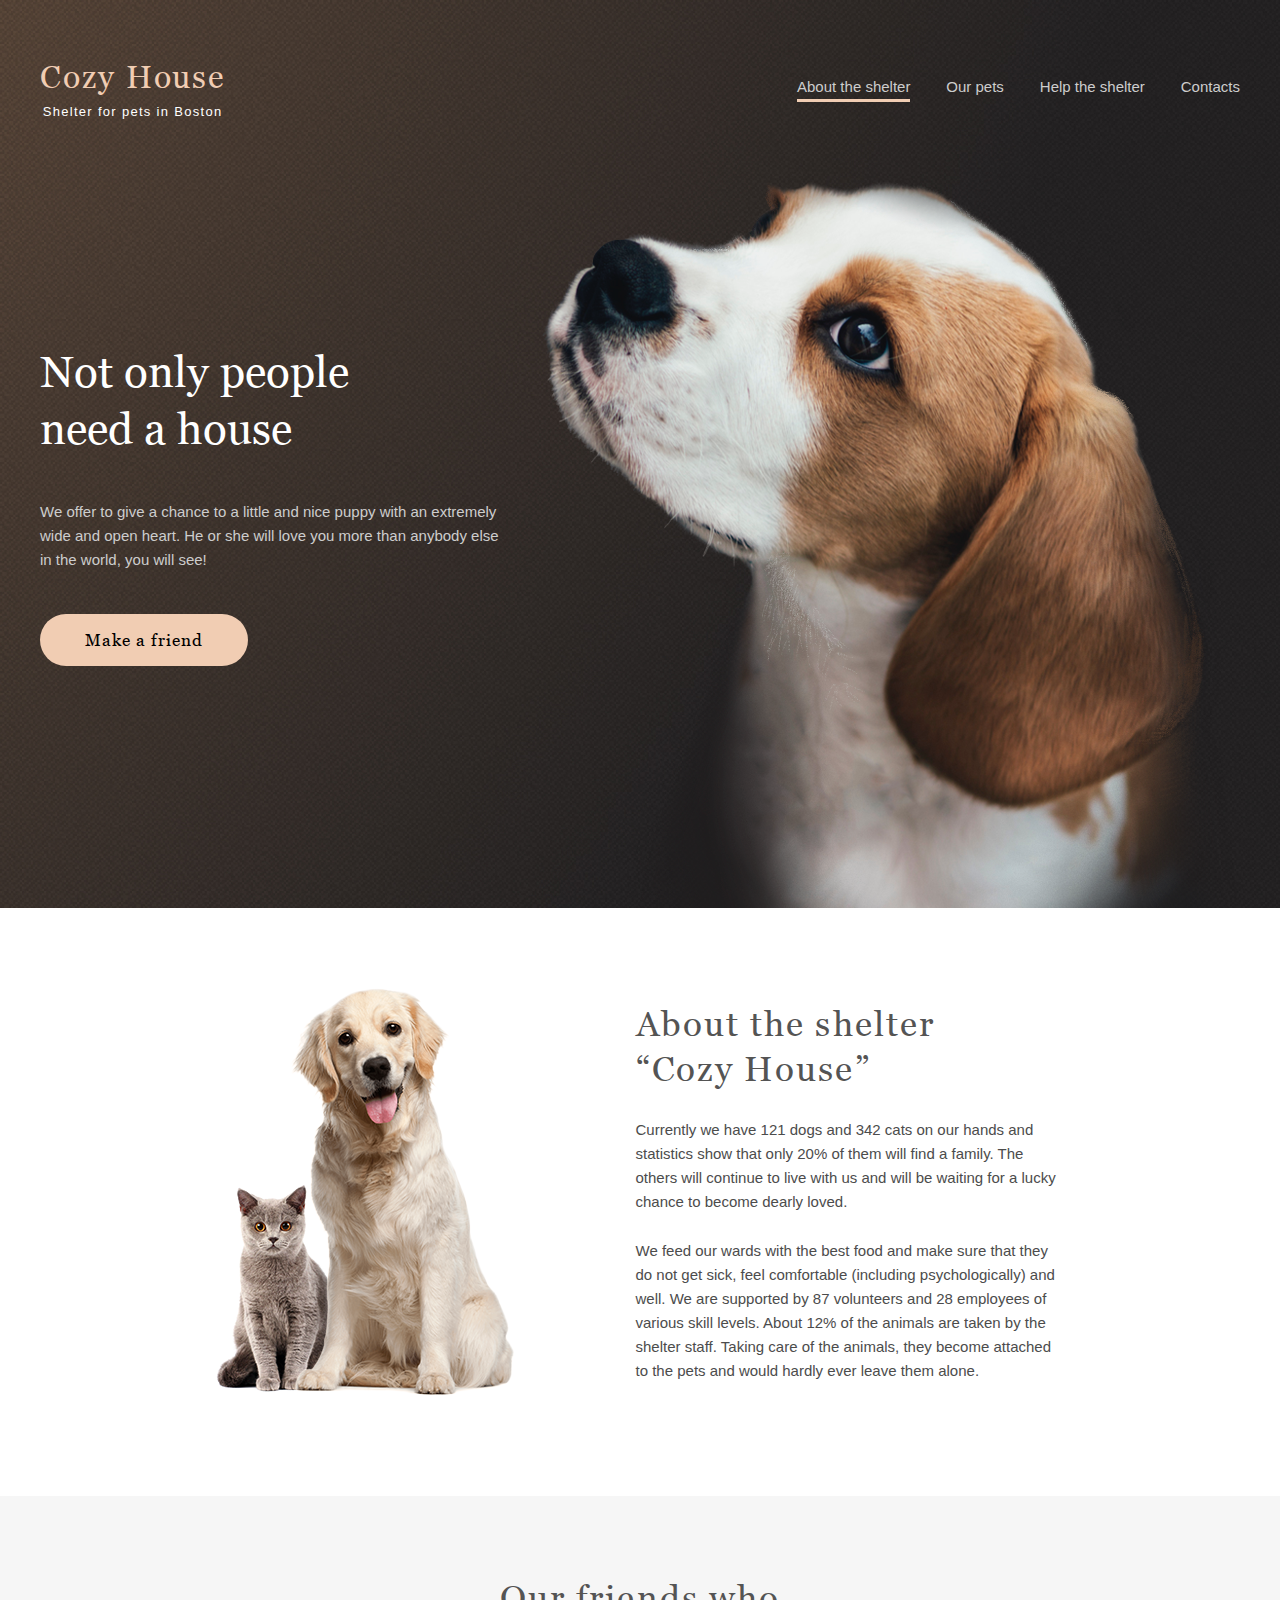
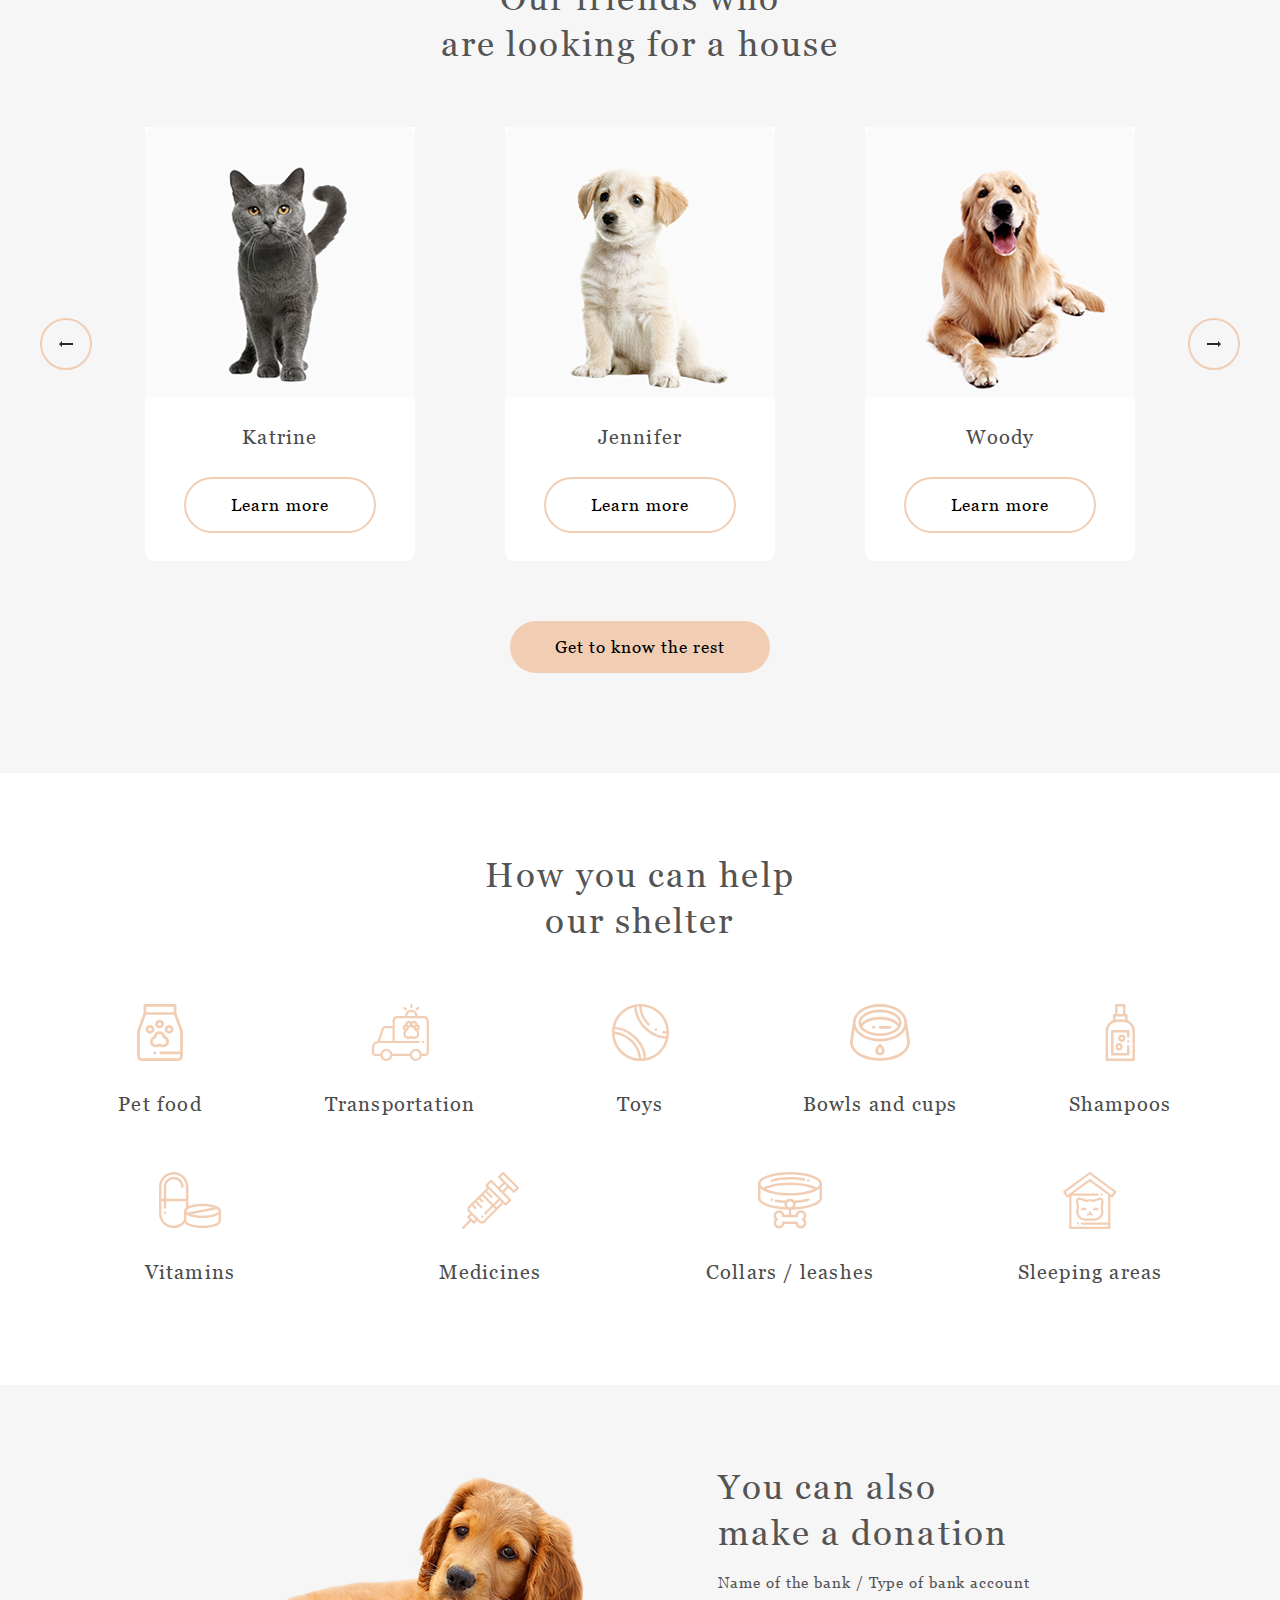
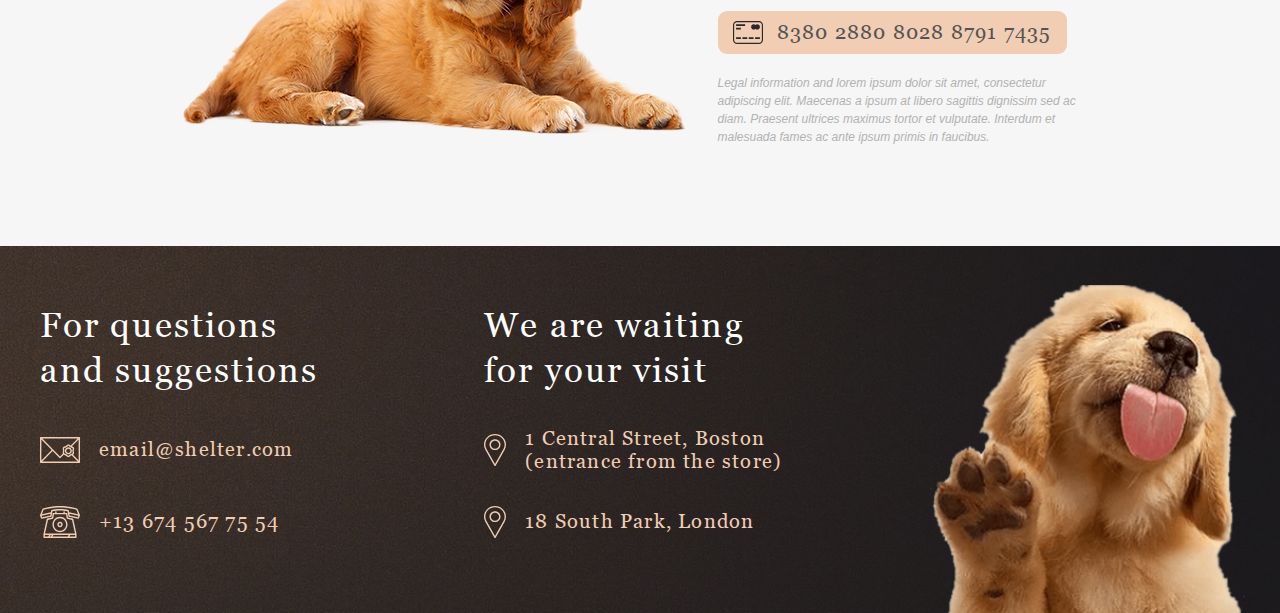
==== commit fb565e7a: "feat: finish adaptive 768px main page" ====
--- a/shelter/pages/main/index.html
+++ b/shelter/pages/main/index.html
@@ -101,7 +101,7 @@
       </div>
     </section>
 
-    <!-- <section class="pets" id="pets">
+    <section class="pets" id="pets">
       <div class="container">
         <h2 class="pets-title">Our friends who<br />are looking for a house</h2>
         <div class="pets-inner">
@@ -371,7 +371,7 @@
           />
         </div>
       </div>
-    </footer> -->
+    </footer>
 
     <script src="./scripts.js"></script>
   </body>
--- a/shelter/pages/main/style.css
+++ b/shelter/pages/main/style.css
@@ -1 +1 @@
-@import url("../../assets/fonts/Georgia/style.css");.wrapper{background-image:url("../../assets/images/wrapper-bg.jpg");background-size:cover;background-repeat:no-repeat;background-position:center;min-height:908px}.header{padding-top:60px}.header-box{display:-webkit-box;display:-ms-flexbox;display:flex;-webkit-box-pack:justify;-ms-flex-pack:justify;justify-content:space-between;-webkit-box-align:center;-ms-flex-align:center;align-items:center;position:relative}.header-logo{display:-webkit-box;display:-ms-flexbox;display:flex;-webkit-box-orient:vertical;-webkit-box-direction:normal;-ms-flex-direction:column;flex-direction:column;-webkit-box-align:center;-ms-flex-align:center;align-items:center}.header-logo__title{color:#F1CDB3;font-size:32px;line-height:35.2px;letter-spacing:.06em;font-family:Georgia}.header-logo__subtitle{font-size:13px;line-height:14.95px;letter-spacing:.1em;color:#fff;margin-top:10px}.header-nav{width:443px}.header-menu{display:-webkit-box;display:-ms-flexbox;display:flex;-webkit-box-pack:justify;-ms-flex-pack:justify;justify-content:space-between;margin-bottom:6px}.header-menu__link{text-decoration:none;color:#cdcdcd;position:relative}.header-menu__link.active:after{opacity:1}.header-menu__link:after{content:"";height:3px;background-color:#F1CDB3;position:absolute;bottom:-7px;left:0;right:0;opacity:0;-webkit-transition:opacity .2s;transition:opacity .2s}.header-menu__link:hover{color:#fff}.header-menu__link:hover:after{opacity:1}.main-box{display:-webkit-box;display:-ms-flexbox;display:flex;-webkit-box-pack:justify;-ms-flex-pack:justify;justify-content:space-between;margin-top:60px;-webkit-box-align:center;-ms-flex-align:center;align-items:center}.main-info{margin-bottom:78px}.main-info__title{width:310px;font-size:44px;line-height:130%;color:#fff;font-family:Georgia;font-weight:400}.main-info__text{width:460px;margin-top:42px;color:#cdcdcd}.main-info__button{margin-top:42px}.about-box{display:-webkit-box;display:-ms-flexbox;display:flex;-webkit-box-pack:center;-ms-flex-pack:center;justify-content:center;-webkit-box-align:center;-ms-flex-align:center;align-items:center}.about-information{max-width:430px;margin-left:121px}.about-information__title{max-width:370px}.about-information__text{margin-top:25px}.pets{background-color:#f6f6f6}.pets-inner{margin-top:60px;display:-webkit-box;display:-ms-flexbox;display:flex;-webkit-box-pack:justify;-ms-flex-pack:justify;justify-content:space-between;-webkit-box-align:center;-ms-flex-align:center;align-items:center}.pets-title{text-align:center;width:400px;margin:0 auto}.pets-wrapper{overflow:hidden;max-width:990px}.pets-slider{display:-webkit-box;display:-ms-flexbox;display:flex;margin:0 auto;-ms-flex-wrap:no-wrap;flex-wrap:no-wrap;-webkit-transition:left 1s ease-in-out;transition:left 1s ease-in-out;position:relative;left:0}.pets-slider__item{text-align:center;margin-right:90px;background-color:#fff;border-radius:9px;cursor:pointer}.pets-slider__item:hover .button{border:2px solid #FDDCC4;background-color:#FDDCC4}.pets-slider__title{font-family:Georgia;margin-top:22px;font-size:20px;line-height:23px;letter-spacing:.06em}.pets-slider__button{margin:28px 0;background-color:#fff;border:2px solid #F1CDB3}.pets-arrow{width:52px;height:52px;border-radius:50%;background-color:#f6f6f6;border:2px solid #F1CDB3;position:relative;cursor:pointer;-webkit-transition:all .2s;transition:all .2s}.pets-arrow:hover{background-color:#FDDCC4;border:2px solid #FDDCC4}.pets-arrow img{position:absolute;top:50%;left:50%;-webkit-transform:translate(-50%, -50%);transform:translate(-50%, -50%)}.pets-link{display:block;text-align:center;margin-top:60px}.help-title{width:310px;margin:0 auto;text-align:center}.help-box{display:grid;grid-template-columns:repeat(20, 1fr);grid-template-rows:repeat(2, 113px);row-gap:55px;margin:0 auto;margin-top:60px}.help-item{text-align:center}.help-item:nth-child(-n+5){grid-column:span 4}.help-item:nth-last-child(4){grid-row-start:2;grid-column:span 5}.help-item:nth-last-child(3){grid-row-start:2;grid-column:6/span 5}.help-item:nth-last-child(2){grid-row-start:2;grid-column:11/span 5}.help-item:nth-last-child(1){grid-row-start:2;grid-column:16/span 5}.help-item__image{height:57px}.help-item__text{margin-top:25px;font-size:20px;line-height:115%;letter-spacing:.06em;font-family:Georgia}.donation{background-color:#f6f6f6}.donation-wrapper{display:-webkit-box;display:-ms-flexbox;display:flex;-webkit-box-pack:center;-ms-flex-pack:center;justify-content:center;-webkit-box-align:center;-ms-flex-align:center;align-items:center}.donation-info{max-width:380px;margin-left:30px}.donation-info__title{width:300px}.donation-info__subtitle{font-size:15px;line-height:110%;letter-spacing:.06em;margin:19px 0;color:#545454;font-family:Georgia}.donation-info__card{display:-webkit-box;display:-ms-flexbox;display:flex;background-color:#F1CDB3;color:#545454;border-radius:9px;padding:10px 15px;font-size:20px;line-height:115%;letter-spacing:.06em;font-family:Georgia;width:349px;-webkit-box-pack:justify;-ms-flex-pack:justify;justify-content:space-between;-webkit-transition:all .2s;transition:all .2s}.donation-info__card:hover{background-color:#FDDCC4}.donation-info__text{margin-top:20px;font-size:12px;line-height:18px;color:#b2b2b2;font-family:Arial;font-style:italic}@media (max-width: 1200px){.main-box{-webkit-box-orient:vertical;-webkit-box-direction:normal;-ms-flex-direction:column;flex-direction:column}.main-dog{width:569px}}@media (max-width: 900px){.about-box{-webkit-box-orient:vertical;-webkit-box-direction:normal;-ms-flex-direction:column;flex-direction:column}.about-information{-webkit-box-ordinal-group:1;-ms-flex-order:0;order:0;margin-left:0}.about-image{-webkit-box-ordinal-group:2;-ms-flex-order:1;order:1;width:300px;margin-top:80px}}@media (max-width: 768px){.container{padding:0 30px}.header{padding-top:31px}.main-info a{display:block;text-align:center;margin-top:-2px}.main-dog{-ms-flex-item-align:end;align-self:end;margin-top:22px}}
+@import url("../../assets/fonts/Georgia/style.css");.wrapper{background-image:url("../../assets/images/wrapper-bg.jpg");background-size:cover;background-repeat:no-repeat;background-position:center;min-height:908px}.header{padding-top:60px}.header-box{display:-webkit-box;display:-ms-flexbox;display:flex;-webkit-box-pack:justify;-ms-flex-pack:justify;justify-content:space-between;-webkit-box-align:center;-ms-flex-align:center;align-items:center;position:relative}.header-logo{display:-webkit-box;display:-ms-flexbox;display:flex;-webkit-box-orient:vertical;-webkit-box-direction:normal;-ms-flex-direction:column;flex-direction:column;-webkit-box-align:center;-ms-flex-align:center;align-items:center}.header-logo__title{color:#F1CDB3;font-size:32px;line-height:35.2px;letter-spacing:.06em;font-family:Georgia}.header-logo__subtitle{font-size:13px;line-height:14.95px;letter-spacing:.1em;color:#fff;margin-top:10px}.header-nav{width:443px}.header-menu{display:-webkit-box;display:-ms-flexbox;display:flex;-webkit-box-pack:justify;-ms-flex-pack:justify;justify-content:space-between;margin-bottom:6px}.header-menu__link{text-decoration:none;color:#cdcdcd;position:relative}.header-menu__link.active:after{opacity:1}.header-menu__link:after{content:"";height:3px;background-color:#F1CDB3;position:absolute;bottom:-7px;left:0;right:0;opacity:0;-webkit-transition:opacity .2s;transition:opacity .2s}.header-menu__link:hover{color:#fff}.header-menu__link:hover:after{opacity:1}.main-box{display:-webkit-box;display:-ms-flexbox;display:flex;-webkit-box-pack:justify;-ms-flex-pack:justify;justify-content:space-between;margin-top:60px;-webkit-box-align:center;-ms-flex-align:center;align-items:center}.main-info{margin-bottom:78px}.main-info__title{width:310px;font-size:44px;line-height:130%;color:#fff;font-family:Georgia;font-weight:400}.main-info__text{width:460px;margin-top:42px;color:#cdcdcd}.main-info__button{margin-top:42px}.about-box{display:-webkit-box;display:-ms-flexbox;display:flex;-webkit-box-pack:center;-ms-flex-pack:center;justify-content:center;-webkit-box-align:center;-ms-flex-align:center;align-items:center}.about-information{max-width:430px;margin-left:121px}.about-information__title{max-width:370px}.about-information__text{margin-top:25px}.pets{background-color:#f6f6f6}.pets-inner{margin-top:60px;display:-webkit-box;display:-ms-flexbox;display:flex;-webkit-box-pack:justify;-ms-flex-pack:justify;justify-content:space-between;-webkit-box-align:center;-ms-flex-align:center;align-items:center}.pets-title{text-align:center;width:400px;margin:0 auto}.pets-wrapper{overflow:hidden;max-width:990px}.pets-slider{display:-webkit-box;display:-ms-flexbox;display:flex;margin:0 auto;-ms-flex-wrap:no-wrap;flex-wrap:no-wrap;-webkit-transition:left 1s ease-in-out;transition:left 1s ease-in-out;position:relative;left:0}.pets-slider__item{text-align:center;margin-right:90px;background-color:#fff;border-radius:9px;cursor:pointer}.pets-slider__item:hover .button{border:2px solid #FDDCC4;background-color:#FDDCC4}.pets-slider__title{font-family:Georgia;margin-top:22px;font-size:20px;line-height:23px;letter-spacing:.06em}.pets-slider__button{margin:28px 0;background-color:#fff;border:2px solid #F1CDB3}.pets-arrow{width:52px;height:52px;border-radius:50%;background-color:#f6f6f6;border:2px solid #F1CDB3;position:relative;cursor:pointer;-webkit-transition:all .2s;transition:all .2s}.pets-arrow:hover{background-color:#FDDCC4;border:2px solid #FDDCC4}.pets-arrow img{position:absolute;top:50%;left:50%;-webkit-transform:translate(-50%, -50%);transform:translate(-50%, -50%)}.pets-link{display:block;text-align:center;margin-top:60px}.help-title{width:310px;margin:0 auto;text-align:center}.help-box{display:grid;grid-template-columns:repeat(20, 1fr);grid-template-rows:repeat(2, 113px);row-gap:55px;margin:0 auto;margin-top:60px}.help-item{text-align:center}.help-item:nth-child(-n+5){grid-column:span 4}.help-item:nth-last-child(4){grid-row-start:2;grid-column:span 5}.help-item:nth-last-child(3){grid-row-start:2;grid-column:6/span 5}.help-item:nth-last-child(2){grid-row-start:2;grid-column:11/span 5}.help-item:nth-last-child(1){grid-row-start:2;grid-column:16/span 5}.help-item__image{height:57px}.help-item__text{margin-top:25px;font-size:20px;line-height:115%;letter-spacing:.06em;font-family:Georgia}.donation{background-color:#f6f6f6}.donation-wrapper{display:-webkit-box;display:-ms-flexbox;display:flex;-webkit-box-pack:center;-ms-flex-pack:center;justify-content:center;-webkit-box-align:center;-ms-flex-align:center;align-items:center}.donation-info{max-width:380px;margin-left:30px}.donation-info__title{width:300px}.donation-info__subtitle{font-size:15px;line-height:110%;letter-spacing:.06em;margin:19px 0;color:#545454;font-family:Georgia}.donation-info__card{display:-webkit-box;display:-ms-flexbox;display:flex;background-color:#F1CDB3;color:#545454;border-radius:9px;padding:10px 15px;font-size:20px;line-height:115%;letter-spacing:.06em;font-family:Georgia;width:349px;-webkit-box-pack:justify;-ms-flex-pack:justify;justify-content:space-between;-webkit-transition:all .2s;transition:all .2s}.donation-info__card:hover{background-color:#FDDCC4}.donation-info__text{margin-top:20px;font-size:12px;line-height:18px;color:#b2b2b2;font-family:Arial;font-style:italic}@media (max-width: 1200px){.main-box{-webkit-box-orient:vertical;-webkit-box-direction:normal;-ms-flex-direction:column;flex-direction:column}.main-dog{width:569px}.pets-wrapper{max-width:580px}.pets-inner{margin-top:58px}.pets-slider__item{margin-right:40px}.footer{padding-top:31px}.footer-wrapper{-ms-flex-wrap:wrap;flex-wrap:wrap;height:auto;padding:0 34px}.footer-contacts:first-child{margin-right:22px}.footer-contacts:nth-child(2){margin-right:22px}.footer-image{margin:0 auto;margin-top:65px}}@media (max-width: 900px){.about-box{-webkit-box-orient:vertical;-webkit-box-direction:normal;-ms-flex-direction:column;flex-direction:column}.about-information{-webkit-box-ordinal-group:1;-ms-flex-order:0;order:0;margin-left:0}.about-image{-webkit-box-ordinal-group:2;-ms-flex-order:1;order:1;width:300px;margin-top:80px}.help-box{grid-template-columns:repeat(3, 1fr);grid-template-rows:repeat(3, 113px);-webkit-column-gap:60px;column-gap:60px}.help-item:nth-child(n){grid-column:auto;grid-row-start:auto}.donation-wrapper{-webkit-box-orient:vertical;-webkit-box-direction:normal;-ms-flex-direction:column;flex-direction:column}.donation-image{-webkit-box-ordinal-group:2;-ms-flex-order:1;order:1;margin-top:60px}.donation-info{-webkit-box-ordinal-group:1;-ms-flex-order:0;order:0;margin-left:0}}@media (max-width: 768px){.container{padding:0 30px}.header{padding-top:31px}.main-info a{display:block;text-align:center;margin-top:-2px}.main-dog{-ms-flex-item-align:end;align-self:end;margin-top:22px}.help-box{padding:0 40px}.footer-contacts:first-child{margin-right:0}}
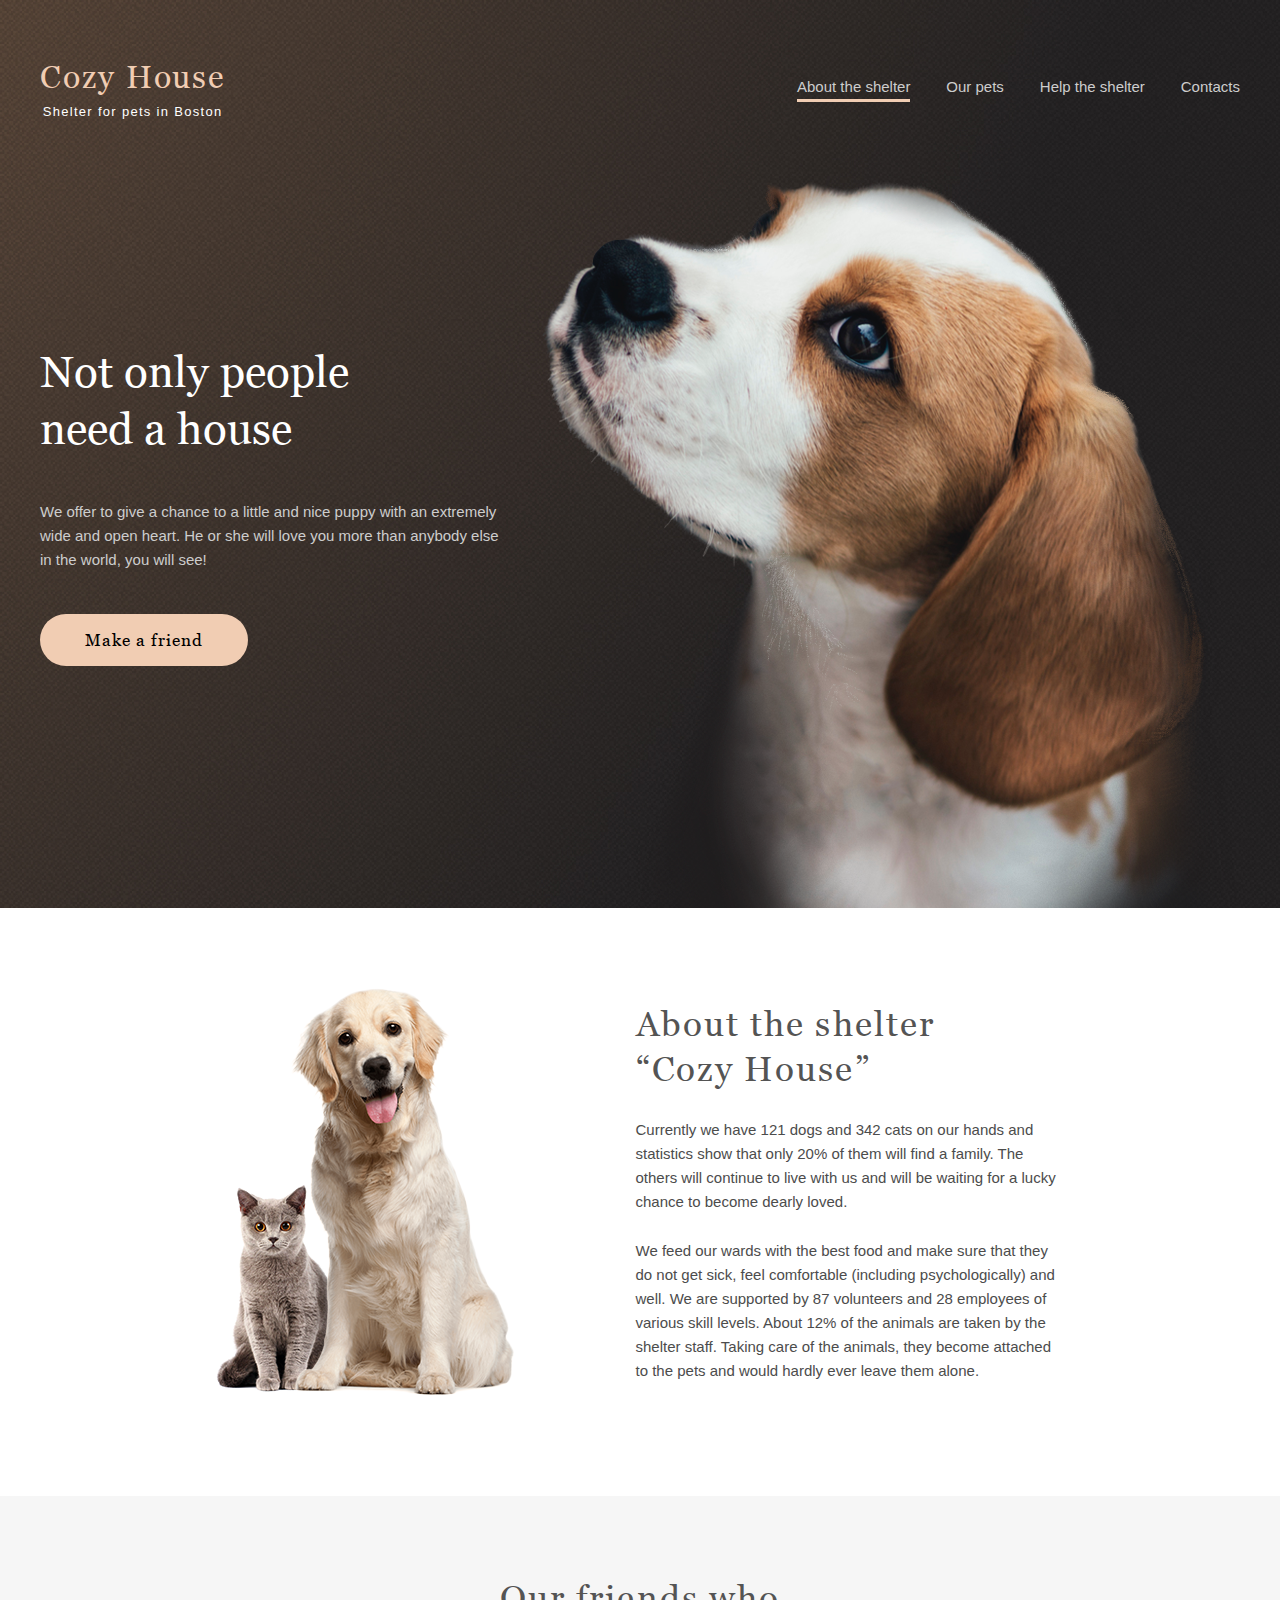
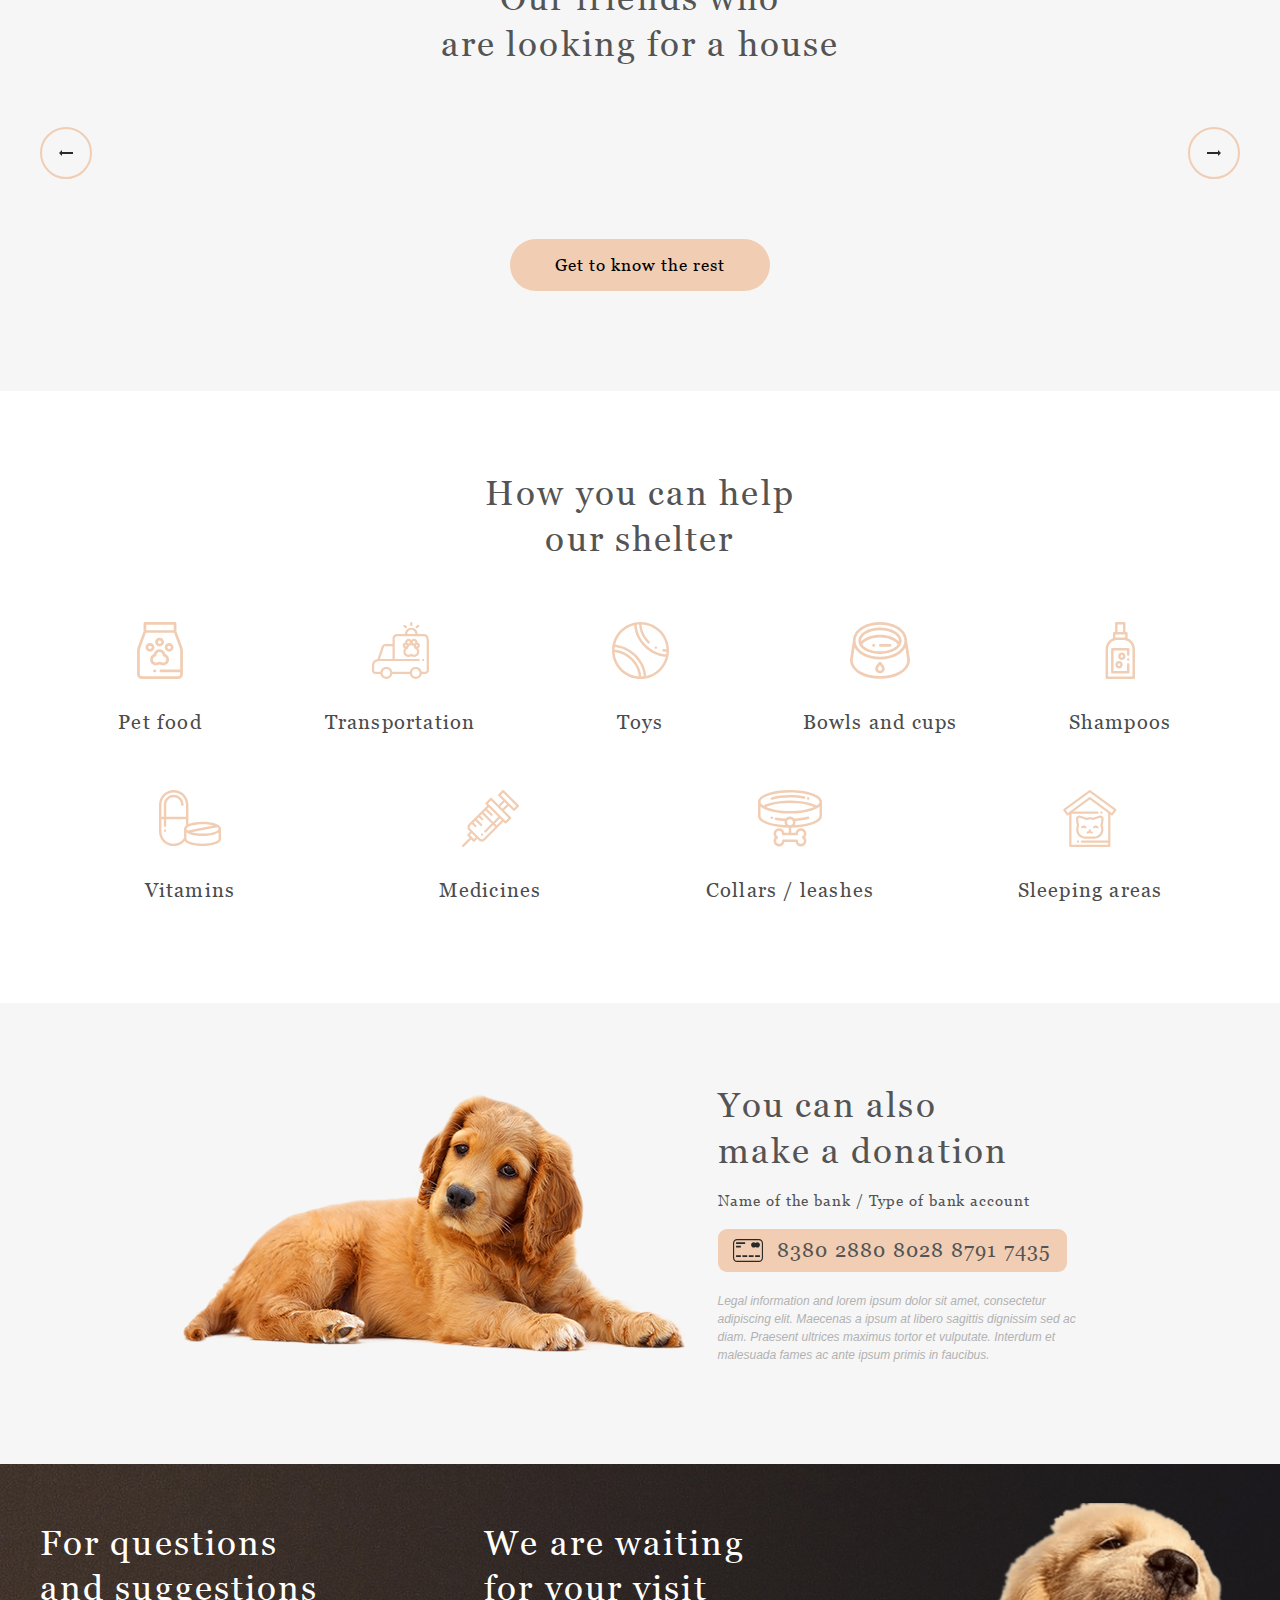
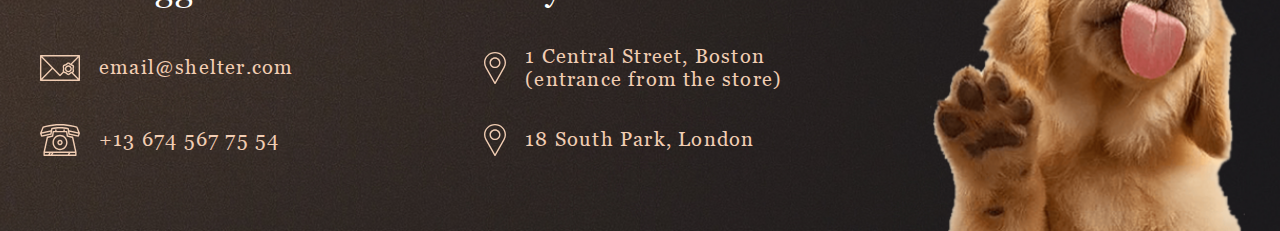
==== commit 8858ddbe: "feat: add random to pets slider" ====
--- a/shelter/pages/main/index.html
+++ b/shelter/pages/main/index.html
@@ -26,6 +26,11 @@
               </div>
             </a>
             <nav class="header-nav">
+              <div class="header-burger">
+                <div class="header-burger__line"></div>
+                <div class="header-burger__line"></div>
+                <div class="header-burger__line"></div>
+              </div>
               <ul class="header-menu">
                 <li class="header-menu__item">
                   <a href="./index.html" class="header-menu__link active"
@@ -109,80 +114,7 @@
             <img src="../../assets/images/arrow-left.svg" alt="left" />
           </button>
           <div class="pets-wrapper">
-            <div class="pets-slider">
-              <div class="pets-slider__item">
-                <img
-                  src="../../assets/images/pets-katrine.jpg"
-                  alt="katrine"
-                  class="pets-slider__image"
-                />
-                <p class="pets-slider__title">Katrine</p>
-                <button class="pets-slider__button button">Learn more</button>
-              </div>
-              <div class="pets-slider__item">
-                <img
-                  src="../../assets/images/pets-jennifer.jpg"
-                  alt="jennifer"
-                  class="pets-slider__image"
-                />
-                <p class="pets-slider__title">Jennifer</p>
-                <button class="pets-slider__button button">Learn more</button>
-              </div>
-              <div class="pets-slider__item">
-                <img
-                  src="../../assets/images/pets-woody.jpg"
-                  alt="woody"
-                  class="pets-slider__image"
-                />
-                <p class="pets-slider__title">Woody</p>
-                <button class="pets-slider__button button">Learn more</button>
-              </div>
-              <div class="pets-slider__item">
-                <img
-                  src="../../assets/images/pets-katrine.jpg"
-                  alt="katrine"
-                  class="pets-slider__image"
-                />
-                <p class="pets-slider__title">Katrine</p>
-                <button class="pets-slider__button button">Learn more</button>
-              </div>
-              <div class="pets-slider__item">
-                <img
-                  src="../../assets/images/pets-jennifer.jpg"
-                  alt="jennifer"
-                  class="pets-slider__image"
-                />
-                <p class="pets-slider__title">Jennifer</p>
-                <button class="pets-slider__button button">Learn more</button>
-              </div>
-              <div class="pets-slider__item">
-                <img
-                  src="../../assets/images/pets-woody.jpg"
-                  alt="woody"
-                  class="pets-slider__image"
-                />
-                <p class="pets-slider__title">Woody</p>
-                <button class="pets-slider__button button">Learn more</button>
-              </div>
-              <div class="pets-slider__item">
-                <img
-                  src="../../assets/images/pets-katrine.jpg"
-                  alt="katrine"
-                  class="pets-slider__image"
-                />
-                <p class="pets-slider__title">Katrine</p>
-                <button class="pets-slider__button button">Learn more</button>
-              </div>
-              <div class="pets-slider__item">
-                <img
-                  src="../../assets/images/pets-jennifer.jpg"
-                  alt="jennifer"
-                  class="pets-slider__image"
-                />
-                <p class="pets-slider__title">Jennifer</p>
-                <button class="pets-slider__button button">Learn more</button>
-              </div>
-            </div>
+            <div class="pets-slider"></div>
           </div>
           <button class="pets-arrow right" onclick="next()">
             <img src="../../assets/images/arrow-right.svg" alt="right" />
@@ -332,7 +264,7 @@
             </a>
           </div>
           <div class="footer-contacts">
-            <h3 class="footer-contacts__title">
+            <h3 class="footer-contacts__title last">
               We are waiting for your visit
             </h3>
             <a
--- a/shelter/pages/main/style.css
+++ b/shelter/pages/main/style.css
@@ -1 +1 @@
-@import url("../../assets/fonts/Georgia/style.css");.wrapper{background-image:url("../../assets/images/wrapper-bg.jpg");background-size:cover;background-repeat:no-repeat;background-position:center;min-height:908px}.header{padding-top:60px}.header-box{display:-webkit-box;display:-ms-flexbox;display:flex;-webkit-box-pack:justify;-ms-flex-pack:justify;justify-content:space-between;-webkit-box-align:center;-ms-flex-align:center;align-items:center;position:relative}.header-logo{display:-webkit-box;display:-ms-flexbox;display:flex;-webkit-box-orient:vertical;-webkit-box-direction:normal;-ms-flex-direction:column;flex-direction:column;-webkit-box-align:center;-ms-flex-align:center;align-items:center}.header-logo__title{color:#F1CDB3;font-size:32px;line-height:35.2px;letter-spacing:.06em;font-family:Georgia}.header-logo__subtitle{font-size:13px;line-height:14.95px;letter-spacing:.1em;color:#fff;margin-top:10px}.header-nav{width:443px}.header-menu{display:-webkit-box;display:-ms-flexbox;display:flex;-webkit-box-pack:justify;-ms-flex-pack:justify;justify-content:space-between;margin-bottom:6px}.header-menu__link{text-decoration:none;color:#cdcdcd;position:relative}.header-menu__link.active:after{opacity:1}.header-menu__link:after{content:"";height:3px;background-color:#F1CDB3;position:absolute;bottom:-7px;left:0;right:0;opacity:0;-webkit-transition:opacity .2s;transition:opacity .2s}.header-menu__link:hover{color:#fff}.header-menu__link:hover:after{opacity:1}.main-box{display:-webkit-box;display:-ms-flexbox;display:flex;-webkit-box-pack:justify;-ms-flex-pack:justify;justify-content:space-between;margin-top:60px;-webkit-box-align:center;-ms-flex-align:center;align-items:center}.main-info{margin-bottom:78px}.main-info__title{width:310px;font-size:44px;line-height:130%;color:#fff;font-family:Georgia;font-weight:400}.main-info__text{width:460px;margin-top:42px;color:#cdcdcd}.main-info__button{margin-top:42px}.about-box{display:-webkit-box;display:-ms-flexbox;display:flex;-webkit-box-pack:center;-ms-flex-pack:center;justify-content:center;-webkit-box-align:center;-ms-flex-align:center;align-items:center}.about-information{max-width:430px;margin-left:121px}.about-information__title{max-width:370px}.about-information__text{margin-top:25px}.pets{background-color:#f6f6f6}.pets-inner{margin-top:60px;display:-webkit-box;display:-ms-flexbox;display:flex;-webkit-box-pack:justify;-ms-flex-pack:justify;justify-content:space-between;-webkit-box-align:center;-ms-flex-align:center;align-items:center}.pets-title{text-align:center;width:400px;margin:0 auto}.pets-wrapper{overflow:hidden;max-width:990px}.pets-slider{display:-webkit-box;display:-ms-flexbox;display:flex;margin:0 auto;-ms-flex-wrap:no-wrap;flex-wrap:no-wrap;-webkit-transition:left 1s ease-in-out;transition:left 1s ease-in-out;position:relative;left:0}.pets-slider__item{text-align:center;margin-right:90px;background-color:#fff;border-radius:9px;cursor:pointer}.pets-slider__item:hover .button{border:2px solid #FDDCC4;background-color:#FDDCC4}.pets-slider__title{font-family:Georgia;margin-top:22px;font-size:20px;line-height:23px;letter-spacing:.06em}.pets-slider__button{margin:28px 0;background-color:#fff;border:2px solid #F1CDB3}.pets-arrow{width:52px;height:52px;border-radius:50%;background-color:#f6f6f6;border:2px solid #F1CDB3;position:relative;cursor:pointer;-webkit-transition:all .2s;transition:all .2s}.pets-arrow:hover{background-color:#FDDCC4;border:2px solid #FDDCC4}.pets-arrow img{position:absolute;top:50%;left:50%;-webkit-transform:translate(-50%, -50%);transform:translate(-50%, -50%)}.pets-link{display:block;text-align:center;margin-top:60px}.help-title{width:310px;margin:0 auto;text-align:center}.help-box{display:grid;grid-template-columns:repeat(20, 1fr);grid-template-rows:repeat(2, 113px);row-gap:55px;margin:0 auto;margin-top:60px}.help-item{text-align:center}.help-item:nth-child(-n+5){grid-column:span 4}.help-item:nth-last-child(4){grid-row-start:2;grid-column:span 5}.help-item:nth-last-child(3){grid-row-start:2;grid-column:6/span 5}.help-item:nth-last-child(2){grid-row-start:2;grid-column:11/span 5}.help-item:nth-last-child(1){grid-row-start:2;grid-column:16/span 5}.help-item__image{height:57px}.help-item__text{margin-top:25px;font-size:20px;line-height:115%;letter-spacing:.06em;font-family:Georgia}.donation{background-color:#f6f6f6}.donation-wrapper{display:-webkit-box;display:-ms-flexbox;display:flex;-webkit-box-pack:center;-ms-flex-pack:center;justify-content:center;-webkit-box-align:center;-ms-flex-align:center;align-items:center}.donation-info{max-width:380px;margin-left:30px}.donation-info__title{width:300px}.donation-info__subtitle{font-size:15px;line-height:110%;letter-spacing:.06em;margin:19px 0;color:#545454;font-family:Georgia}.donation-info__card{display:-webkit-box;display:-ms-flexbox;display:flex;background-color:#F1CDB3;color:#545454;border-radius:9px;padding:10px 15px;font-size:20px;line-height:115%;letter-spacing:.06em;font-family:Georgia;width:349px;-webkit-box-pack:justify;-ms-flex-pack:justify;justify-content:space-between;-webkit-transition:all .2s;transition:all .2s}.donation-info__card:hover{background-color:#FDDCC4}.donation-info__text{margin-top:20px;font-size:12px;line-height:18px;color:#b2b2b2;font-family:Arial;font-style:italic}@media (max-width: 1200px){.main-box{-webkit-box-orient:vertical;-webkit-box-direction:normal;-ms-flex-direction:column;flex-direction:column}.main-dog{width:569px}.pets-wrapper{max-width:580px}.pets-inner{margin-top:58px}.pets-slider__item{margin-right:40px}.footer{padding-top:31px}.footer-wrapper{-ms-flex-wrap:wrap;flex-wrap:wrap;height:auto;padding:0 34px}.footer-contacts:first-child{margin-right:22px}.footer-contacts:nth-child(2){margin-right:22px}.footer-image{margin:0 auto;margin-top:65px}}@media (max-width: 900px){.about-box{-webkit-box-orient:vertical;-webkit-box-direction:normal;-ms-flex-direction:column;flex-direction:column}.about-information{-webkit-box-ordinal-group:1;-ms-flex-order:0;order:0;margin-left:0}.about-image{-webkit-box-ordinal-group:2;-ms-flex-order:1;order:1;width:300px;margin-top:80px}.help-box{grid-template-columns:repeat(3, 1fr);grid-template-rows:repeat(3, 113px);-webkit-column-gap:60px;column-gap:60px}.help-item:nth-child(n){grid-column:auto;grid-row-start:auto}.donation-wrapper{-webkit-box-orient:vertical;-webkit-box-direction:normal;-ms-flex-direction:column;flex-direction:column}.donation-image{-webkit-box-ordinal-group:2;-ms-flex-order:1;order:1;margin-top:60px}.donation-info{-webkit-box-ordinal-group:1;-ms-flex-order:0;order:0;margin-left:0}}@media (max-width: 768px){.container{padding:0 30px}.header{padding-top:31px}.main-info a{display:block;text-align:center;margin-top:-2px}.main-dog{-ms-flex-item-align:end;align-self:end;margin-top:22px}.help-box{padding:0 40px}.footer-contacts:first-child{margin-right:0}}
+@import url("../../assets/fonts/Georgia/style.css");.wrapper{background-image:url("../../assets/images/wrapper-bg.jpg");background-size:cover;background-repeat:no-repeat;background-position:center;min-height:908px}.header{padding-top:60px}.header-burger{display:none}.header-burger__line{height:2px;width:30px;background-color:#F1CDB3;margin-bottom:8px}.header-burger__line:last-child{margin-bottom:0}.header-box{display:-webkit-box;display:-ms-flexbox;display:flex;-webkit-box-pack:justify;-ms-flex-pack:justify;justify-content:space-between;-webkit-box-align:center;-ms-flex-align:center;align-items:center;position:relative}.header-logo{display:-webkit-box;display:-ms-flexbox;display:flex;-webkit-box-orient:vertical;-webkit-box-direction:normal;-ms-flex-direction:column;flex-direction:column;-webkit-box-align:center;-ms-flex-align:center;align-items:center}.header-logo__title{color:#F1CDB3;font-size:32px;line-height:35.2px;letter-spacing:.06em;font-family:Georgia}.header-logo__subtitle{font-size:13px;line-height:14.95px;letter-spacing:.1em;color:#fff;margin-top:10px}.header-nav{max-width:443px;width:100%}.header-menu{display:-webkit-box;display:-ms-flexbox;display:flex;-webkit-box-pack:justify;-ms-flex-pack:justify;justify-content:space-between;margin-bottom:6px}.header-menu__link{text-decoration:none;color:#cdcdcd;position:relative}.header-menu__link.active:after{opacity:1}.header-menu__link:after{content:"";height:3px;background-color:#F1CDB3;position:absolute;bottom:-7px;left:0;right:0;opacity:0;-webkit-transition:opacity .2s;transition:opacity .2s}.header-menu__link:hover{color:#fff}.header-menu__link:hover:after{opacity:1}.main-box{display:-webkit-box;display:-ms-flexbox;display:flex;-webkit-box-pack:justify;-ms-flex-pack:justify;justify-content:space-between;margin-top:60px;-webkit-box-align:center;-ms-flex-align:center;align-items:center}.main-info{margin-bottom:78px}.main-info__title{width:310px;font-size:44px;line-height:130%;color:#fff;font-family:Georgia;font-weight:400}.main-info__text{width:460px;margin-top:42px;color:#cdcdcd}.main-info__button{margin-top:42px}.about-box{display:-webkit-box;display:-ms-flexbox;display:flex;-webkit-box-pack:center;-ms-flex-pack:center;justify-content:center;-webkit-box-align:center;-ms-flex-align:center;align-items:center}.about-information{max-width:430px;margin-left:121px}.about-information__title{max-width:370px}.about-information__text{margin-top:25px}.pets{background-color:#f6f6f6}.pets-inner{margin-top:60px;display:-webkit-box;display:-ms-flexbox;display:flex;-webkit-box-pack:justify;-ms-flex-pack:justify;justify-content:space-between;-webkit-box-align:center;-ms-flex-align:center;align-items:center}.pets-title{text-align:center;width:400px;margin:0 auto}.pets-wrapper{overflow:hidden;max-width:990px}.pets-slider{display:-webkit-box;display:-ms-flexbox;display:flex;margin:0 auto;-ms-flex-wrap:no-wrap;flex-wrap:no-wrap;-webkit-transition:left 1s ease-in-out;transition:left 1s ease-in-out;position:relative;left:0}.pets-slider__item{text-align:center;margin-right:90px;background-color:#fff;border-radius:9px;cursor:pointer}.pets-slider__item:hover .button{border:2px solid #FDDCC4;background-color:#FDDCC4}.pets-slider__title{font-family:Georgia;margin-top:22px;font-size:20px;line-height:23px;letter-spacing:.06em}.pets-slider__button{margin:28px 0;background-color:#fff;border:2px solid #F1CDB3}.pets-arrow{width:52px;height:52px;border-radius:50%;background-color:#f6f6f6;border:2px solid #F1CDB3;position:relative;cursor:pointer;-webkit-transition:all .2s;transition:all .2s}.pets-arrow:hover{background-color:#FDDCC4;border:2px solid #FDDCC4}.pets-arrow img{position:absolute;top:50%;left:50%;-webkit-transform:translate(-50%, -50%);transform:translate(-50%, -50%)}.pets-link{display:block;text-align:center;margin-top:60px}.help-title{width:310px;margin:0 auto;text-align:center}.help-box{display:grid;grid-template-columns:repeat(20, 1fr);grid-template-rows:repeat(2, 113px);row-gap:55px;margin:0 auto;margin-top:60px}.help-item{text-align:center}.help-item:nth-child(-n+5){grid-column:span 4}.help-item:nth-last-child(4){grid-row-start:2;grid-column:span 5}.help-item:nth-last-child(3){grid-row-start:2;grid-column:6/span 5}.help-item:nth-last-child(2){grid-row-start:2;grid-column:11/span 5}.help-item:nth-last-child(1){grid-row-start:2;grid-column:16/span 5}.help-item__image{height:57px}.help-item__text{margin-top:25px;font-size:20px;line-height:115%;letter-spacing:.06em;font-family:Georgia}.donation{background-color:#f6f6f6}.donation-wrapper{display:-webkit-box;display:-ms-flexbox;display:flex;-webkit-box-pack:center;-ms-flex-pack:center;justify-content:center;-webkit-box-align:center;-ms-flex-align:center;align-items:center}.donation-info{max-width:380px;margin-left:30px}.donation-info__title{width:300px}.donation-info__subtitle{font-size:15px;line-height:110%;letter-spacing:.06em;margin:19px 0;color:#545454;font-family:Georgia}.donation-info__card{display:-webkit-box;display:-ms-flexbox;display:flex;background-color:#F1CDB3;color:#545454;border-radius:9px;padding:10px 15px;font-size:20px;line-height:115%;letter-spacing:.06em;font-family:Georgia;width:349px;-webkit-box-pack:justify;-ms-flex-pack:justify;justify-content:space-between;-webkit-transition:all .2s;transition:all .2s}.donation-info__card:hover{background-color:#FDDCC4}.donation-info__text{margin-top:20px;font-size:12px;line-height:18px;color:#b2b2b2;font-family:Arial;font-style:italic}@media (max-width: 1200px){.main-box{-webkit-box-orient:vertical;-webkit-box-direction:normal;-ms-flex-direction:column;flex-direction:column}.main-dog{width:569px}.pets-wrapper{max-width:580px}.pets-inner{margin-top:58px}.pets-slider__item{margin-right:40px}.footer{padding-top:31px}.footer-wrapper{-ms-flex-wrap:wrap;flex-wrap:wrap;height:auto;padding:0 34px}.footer-contacts:first-child{margin-right:22px}.footer-contacts:nth-child(2){margin-right:22px}.footer-image{margin:0 auto;margin-top:65px}}@media (max-width: 900px){.about-box{-webkit-box-orient:vertical;-webkit-box-direction:normal;-ms-flex-direction:column;flex-direction:column}.about-information{-webkit-box-ordinal-group:1;-ms-flex-order:0;order:0;margin-left:0}.about-image{-webkit-box-ordinal-group:2;-ms-flex-order:1;order:1;width:300px;margin-top:80px}.help-box{grid-template-columns:repeat(3, 1fr);grid-template-rows:repeat(3, 113px);-webkit-column-gap:60px;column-gap:60px}.help-item:nth-child(n){grid-column:auto;grid-row-start:auto}.donation-wrapper{-webkit-box-orient:vertical;-webkit-box-direction:normal;-ms-flex-direction:column;flex-direction:column}.donation-image{-webkit-box-ordinal-group:2;-ms-flex-order:1;order:1;margin-top:60px}.donation-info{-webkit-box-ordinal-group:1;-ms-flex-order:0;order:0;margin-left:0}}@media (max-width: 768px){.container{padding:0 30px}.header{padding-top:31px}.main-info a{display:block;text-align:center;margin-top:-2px}.main-dog{-ms-flex-item-align:end;align-self:end;margin-top:22px}.help-box{padding:0 40px}.footer-contacts:first-child{margin-right:0}}@media (max-width: 730px){h2{font-size:25px}.header-burger{display:-webkit-box;display:-ms-flexbox;display:flex;-webkit-box-align:end;-ms-flex-align:end;align-items:end;-webkit-box-orient:vertical;-webkit-box-direction:normal;-ms-flex-direction:column;flex-direction:column}.header-nav{width:auto}.header-menu{display:none}.main-info{width:300px}.main-info__title{text-align:center;width:230px;margin:0 auto;letter-spacing:.06em;font-size:25px}.main-info__text{width:100%;text-align:center}.main-dog{width:400px;margin-top:27px}.about-box{width:270px;margin:0 auto}.about-information__title{text-align:center;width:230px;margin:0 auto}.about-information__text{text-align:justify}.pets-title{width:300px}.pets-wrapper{-webkit-box-ordinal-group:1;-ms-flex-order:0;order:0}.pets-inner{-ms-flex-wrap:wrap;flex-wrap:wrap;text-align:center;position:relative;width:270px;margin:0 auto;margin-top:42px}.pets-slider__item{margin-right:20px}.pets-arrow{position:absolute;bottom:-72px}.pets-link{margin-top:114px}.pets .left{-webkit-box-ordinal-group:2;-ms-flex-order:1;order:1;left:43px}.pets .right{-webkit-box-ordinal-group:3;-ms-flex-order:2;order:2;right:43px}.help-title{width:225px}.help-box{grid-template-columns:repeat(2, 1fr);grid-template-rows:repeat(5, 113px);-webkit-column-gap:21px;column-gap:21px;row-gap:5px;padding:0;margin-top:40px}.help-item__text{font-size:15px;line-height:110%;margin-top:13px}.help-item__image{width:50px;height:50px}.donation{margin-top:-29px}.donation-info{width:300px}.donation-info__title{text-align:center;width:225px;margin:0 auto}.donation-info__subtitle{letter-spacing:normal;margin-top:22px;text-align:center}.donation-info__text{text-align:justify;width:281px;margin:0 auto;margin-top:20px}.donation-info__card{width:300px;font-size:15px;-webkit-box-align:center;-ms-flex-align:center;align-items:center;width:281px;margin:0 auto;margin-top:23px}.donation-image{width:260px;margin-top:43px}.footer-wrapper{-webkit-box-orient:vertical;-webkit-box-direction:normal;-ms-flex-direction:column;flex-direction:column;padding:0}.footer-contacts{width:100%;text-align:center;margin-bottom:40px;margin-right:0}.footer-contacts:nth-child(n){margin-right:0}.footer-contacts__title{font-size:25px}.footer-contacts__title.last{width:270px;margin:0 auto}.footer-contacts a{text-align:center;width:300px;-webkit-box-pack:center;-ms-flex-pack:center;justify-content:center;margin:0 auto}.footer-contacts__phone{margin-top:42px !important}.footer-contacts__email{margin-top:42px !important}.footer-contacts__location{margin-top:39px !important}.footer-contacts__location span{width:279px}.footer-image{margin-top:40px;width:260px}}@media (max-width: 400px){.container{padding:0 10px}section{padding:42px 0}.header-box{-webkit-box-pack:start;-ms-flex-pack:start;justify-content:start}.header-logo{margin-right:41px}.wrapper{min-height:auto}.main-dog{width:260px}.about-image{width:260px;margin-top:38px}.footer-image{margin-top:1px}}
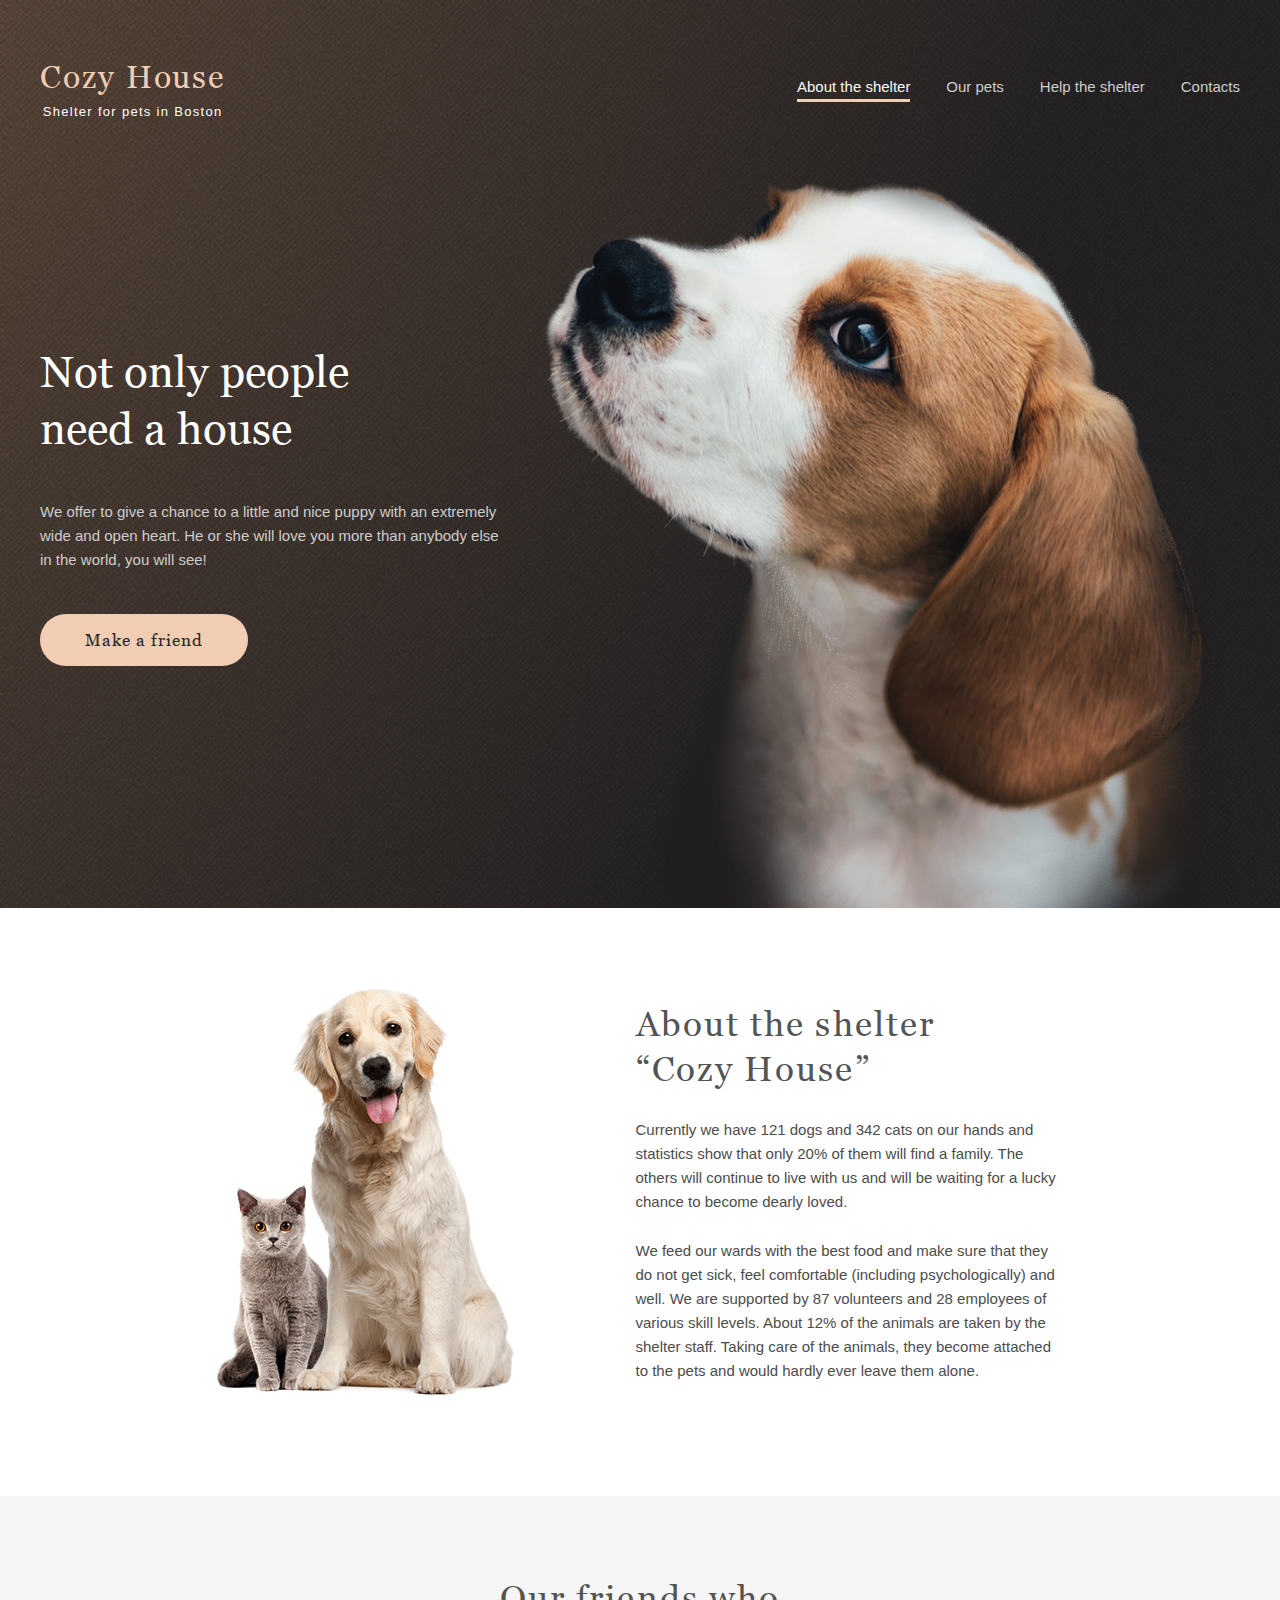
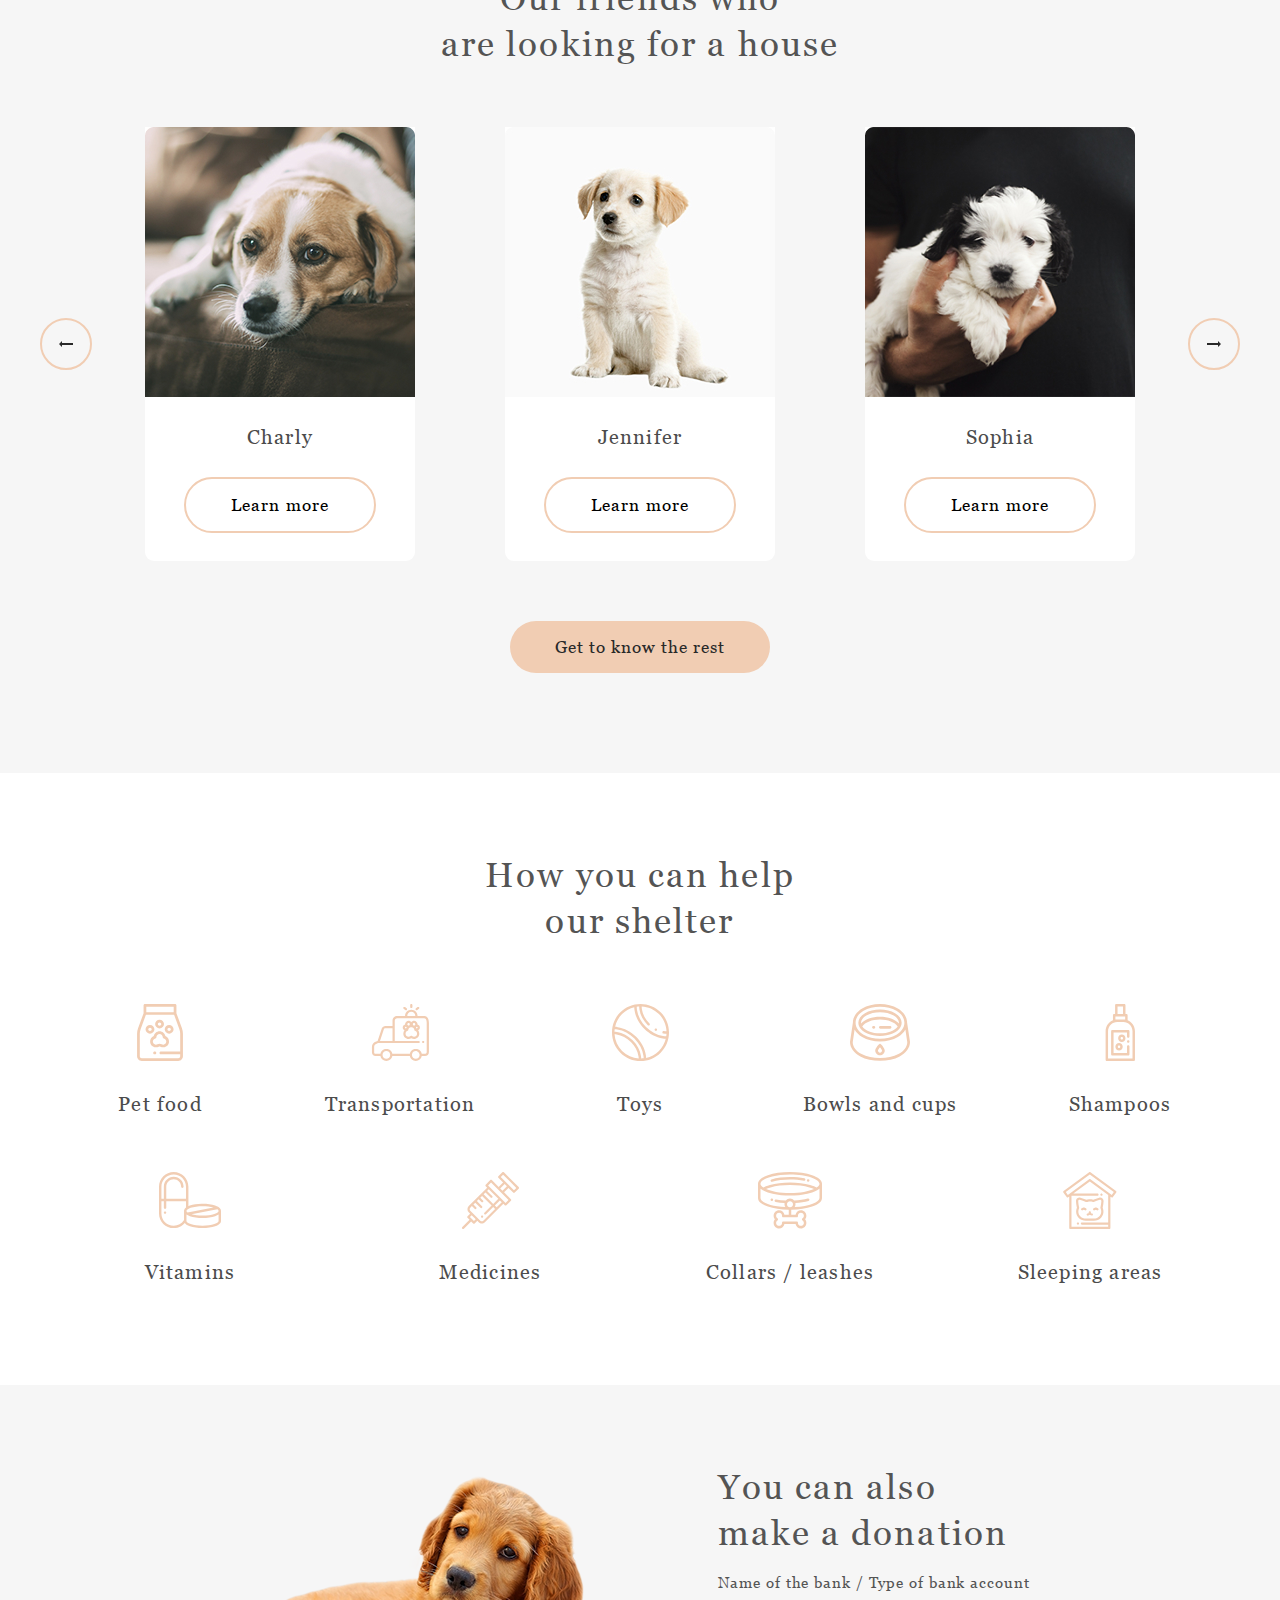
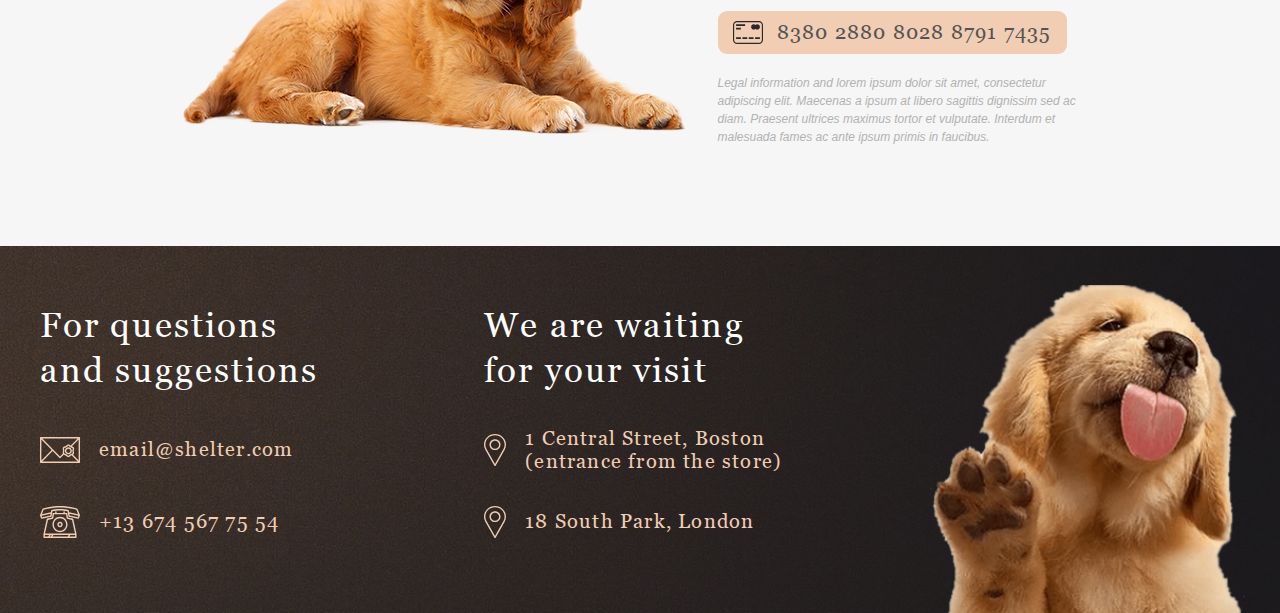
==== commit ba6408b6: "feat: add burger-menu" ====
--- a/shelter/pages/main/index.html
+++ b/shelter/pages/main/index.html
@@ -15,6 +15,7 @@
     />
   </head>
   <body>
+    <div class="overlay"></div>
     <div class="wrapper">
       <header class="header">
         <div class="container">
@@ -63,11 +64,11 @@
                 extremely wide and open heart. He or she will love you more than
                 anybody else in the world, you will see!
               </p>
-              <a href="#pets"
-                ><button class="main-info__button button">
-                  Make a friend
-                </button></a
-              >
+              <div class="main-center">
+                <button class="main-info__button button">
+                  <a href="#pets">Make a friend</a>
+                </button>
+              </div>
             </div>
             <img src="../../assets/images/dog.png" alt="dog" class="main-dog" />
           </div>
@@ -120,9 +121,13 @@
             <img src="../../assets/images/arrow-right.svg" alt="right" />
           </button>
         </div>
-        <a class="pets-link" href="../pets/index.html">
-          <button class="pets-button button">Get to know the rest</button>
-        </a>
+        <div class="pets-center">
+          <button class="pets-button button">
+            <a class="pets-link" href="../pets/index.html"
+              >Get to know the rest</a
+            >
+        </div>
+        </button>
       </div>
     </section>
 
@@ -254,7 +259,7 @@
               />
               <span class="footer-contacs__email-text">email@shelter.com</span>
             </a>
-            <a href="tel:+13 674 567 75 54" class="footer-contacts__phone">
+            <a href="tel:+136745677554" class="footer-contacts__phone">
               <img
                 src="../../assets/images/phone.svg"
                 alt="phone"
--- a/shelter/pages/main/style.css
+++ b/shelter/pages/main/style.css
@@ -1 +1 @@
-@import url("../../assets/fonts/Georgia/style.css");.wrapper{background-image:url("../../assets/images/wrapper-bg.jpg");background-size:cover;background-repeat:no-repeat;background-position:center;min-height:908px}.header{padding-top:60px}.header-burger{display:none}.header-burger__line{height:2px;width:30px;background-color:#F1CDB3;margin-bottom:8px}.header-burger__line:last-child{margin-bottom:0}.header-box{display:-webkit-box;display:-ms-flexbox;display:flex;-webkit-box-pack:justify;-ms-flex-pack:justify;justify-content:space-between;-webkit-box-align:center;-ms-flex-align:center;align-items:center;position:relative}.header-logo{display:-webkit-box;display:-ms-flexbox;display:flex;-webkit-box-orient:vertical;-webkit-box-direction:normal;-ms-flex-direction:column;flex-direction:column;-webkit-box-align:center;-ms-flex-align:center;align-items:center}.header-logo__title{color:#F1CDB3;font-size:32px;line-height:35.2px;letter-spacing:.06em;font-family:Georgia}.header-logo__subtitle{font-size:13px;line-height:14.95px;letter-spacing:.1em;color:#fff;margin-top:10px}.header-nav{max-width:443px;width:100%}.header-menu{display:-webkit-box;display:-ms-flexbox;display:flex;-webkit-box-pack:justify;-ms-flex-pack:justify;justify-content:space-between;margin-bottom:6px}.header-menu__link{text-decoration:none;color:#cdcdcd;position:relative}.header-menu__link.active:after{opacity:1}.header-menu__link:after{content:"";height:3px;background-color:#F1CDB3;position:absolute;bottom:-7px;left:0;right:0;opacity:0;-webkit-transition:opacity .2s;transition:opacity .2s}.header-menu__link:hover{color:#fff}.header-menu__link:hover:after{opacity:1}.main-box{display:-webkit-box;display:-ms-flexbox;display:flex;-webkit-box-pack:justify;-ms-flex-pack:justify;justify-content:space-between;margin-top:60px;-webkit-box-align:center;-ms-flex-align:center;align-items:center}.main-info{margin-bottom:78px}.main-info__title{width:310px;font-size:44px;line-height:130%;color:#fff;font-family:Georgia;font-weight:400}.main-info__text{width:460px;margin-top:42px;color:#cdcdcd}.main-info__button{margin-top:42px}.about-box{display:-webkit-box;display:-ms-flexbox;display:flex;-webkit-box-pack:center;-ms-flex-pack:center;justify-content:center;-webkit-box-align:center;-ms-flex-align:center;align-items:center}.about-information{max-width:430px;margin-left:121px}.about-information__title{max-width:370px}.about-information__text{margin-top:25px}.pets{background-color:#f6f6f6}.pets-inner{margin-top:60px;display:-webkit-box;display:-ms-flexbox;display:flex;-webkit-box-pack:justify;-ms-flex-pack:justify;justify-content:space-between;-webkit-box-align:center;-ms-flex-align:center;align-items:center}.pets-title{text-align:center;width:400px;margin:0 auto}.pets-wrapper{overflow:hidden;max-width:990px}.pets-slider{display:-webkit-box;display:-ms-flexbox;display:flex;margin:0 auto;-ms-flex-wrap:no-wrap;flex-wrap:no-wrap;-webkit-transition:left 1s ease-in-out;transition:left 1s ease-in-out;position:relative;left:0}.pets-slider__item{text-align:center;margin-right:90px;background-color:#fff;border-radius:9px;cursor:pointer}.pets-slider__item:hover .button{border:2px solid #FDDCC4;background-color:#FDDCC4}.pets-slider__title{font-family:Georgia;margin-top:22px;font-size:20px;line-height:23px;letter-spacing:.06em}.pets-slider__button{margin:28px 0;background-color:#fff;border:2px solid #F1CDB3}.pets-arrow{width:52px;height:52px;border-radius:50%;background-color:#f6f6f6;border:2px solid #F1CDB3;position:relative;cursor:pointer;-webkit-transition:all .2s;transition:all .2s}.pets-arrow:hover{background-color:#FDDCC4;border:2px solid #FDDCC4}.pets-arrow img{position:absolute;top:50%;left:50%;-webkit-transform:translate(-50%, -50%);transform:translate(-50%, -50%)}.pets-link{display:block;text-align:center;margin-top:60px}.help-title{width:310px;margin:0 auto;text-align:center}.help-box{display:grid;grid-template-columns:repeat(20, 1fr);grid-template-rows:repeat(2, 113px);row-gap:55px;margin:0 auto;margin-top:60px}.help-item{text-align:center}.help-item:nth-child(-n+5){grid-column:span 4}.help-item:nth-last-child(4){grid-row-start:2;grid-column:span 5}.help-item:nth-last-child(3){grid-row-start:2;grid-column:6/span 5}.help-item:nth-last-child(2){grid-row-start:2;grid-column:11/span 5}.help-item:nth-last-child(1){grid-row-start:2;grid-column:16/span 5}.help-item__image{height:57px}.help-item__text{margin-top:25px;font-size:20px;line-height:115%;letter-spacing:.06em;font-family:Georgia}.donation{background-color:#f6f6f6}.donation-wrapper{display:-webkit-box;display:-ms-flexbox;display:flex;-webkit-box-pack:center;-ms-flex-pack:center;justify-content:center;-webkit-box-align:center;-ms-flex-align:center;align-items:center}.donation-info{max-width:380px;margin-left:30px}.donation-info__title{width:300px}.donation-info__subtitle{font-size:15px;line-height:110%;letter-spacing:.06em;margin:19px 0;color:#545454;font-family:Georgia}.donation-info__card{display:-webkit-box;display:-ms-flexbox;display:flex;background-color:#F1CDB3;color:#545454;border-radius:9px;padding:10px 15px;font-size:20px;line-height:115%;letter-spacing:.06em;font-family:Georgia;width:349px;-webkit-box-pack:justify;-ms-flex-pack:justify;justify-content:space-between;-webkit-transition:all .2s;transition:all .2s}.donation-info__card:hover{background-color:#FDDCC4}.donation-info__text{margin-top:20px;font-size:12px;line-height:18px;color:#b2b2b2;font-family:Arial;font-style:italic}@media (max-width: 1200px){.main-box{-webkit-box-orient:vertical;-webkit-box-direction:normal;-ms-flex-direction:column;flex-direction:column}.main-dog{width:569px}.pets-wrapper{max-width:580px}.pets-inner{margin-top:58px}.pets-slider__item{margin-right:40px}.footer{padding-top:31px}.footer-wrapper{-ms-flex-wrap:wrap;flex-wrap:wrap;height:auto;padding:0 34px}.footer-contacts:first-child{margin-right:22px}.footer-contacts:nth-child(2){margin-right:22px}.footer-image{margin:0 auto;margin-top:65px}}@media (max-width: 900px){.about-box{-webkit-box-orient:vertical;-webkit-box-direction:normal;-ms-flex-direction:column;flex-direction:column}.about-information{-webkit-box-ordinal-group:1;-ms-flex-order:0;order:0;margin-left:0}.about-image{-webkit-box-ordinal-group:2;-ms-flex-order:1;order:1;width:300px;margin-top:80px}.help-box{grid-template-columns:repeat(3, 1fr);grid-template-rows:repeat(3, 113px);-webkit-column-gap:60px;column-gap:60px}.help-item:nth-child(n){grid-column:auto;grid-row-start:auto}.donation-wrapper{-webkit-box-orient:vertical;-webkit-box-direction:normal;-ms-flex-direction:column;flex-direction:column}.donation-image{-webkit-box-ordinal-group:2;-ms-flex-order:1;order:1;margin-top:60px}.donation-info{-webkit-box-ordinal-group:1;-ms-flex-order:0;order:0;margin-left:0}}@media (max-width: 768px){.container{padding:0 30px}.header{padding-top:31px}.main-info a{display:block;text-align:center;margin-top:-2px}.main-dog{-ms-flex-item-align:end;align-self:end;margin-top:22px}.help-box{padding:0 40px}.footer-contacts:first-child{margin-right:0}}@media (max-width: 730px){h2{font-size:25px}.header-burger{display:-webkit-box;display:-ms-flexbox;display:flex;-webkit-box-align:end;-ms-flex-align:end;align-items:end;-webkit-box-orient:vertical;-webkit-box-direction:normal;-ms-flex-direction:column;flex-direction:column}.header-nav{width:auto}.header-menu{display:none}.main-info{width:300px}.main-info__title{text-align:center;width:230px;margin:0 auto;letter-spacing:.06em;font-size:25px}.main-info__text{width:100%;text-align:center}.main-dog{width:400px;margin-top:27px}.about-box{width:270px;margin:0 auto}.about-information__title{text-align:center;width:230px;margin:0 auto}.about-information__text{text-align:justify}.pets-title{width:300px}.pets-wrapper{-webkit-box-ordinal-group:1;-ms-flex-order:0;order:0}.pets-inner{-ms-flex-wrap:wrap;flex-wrap:wrap;text-align:center;position:relative;width:270px;margin:0 auto;margin-top:42px}.pets-slider__item{margin-right:20px}.pets-arrow{position:absolute;bottom:-72px}.pets-link{margin-top:114px}.pets .left{-webkit-box-ordinal-group:2;-ms-flex-order:1;order:1;left:43px}.pets .right{-webkit-box-ordinal-group:3;-ms-flex-order:2;order:2;right:43px}.help-title{width:225px}.help-box{grid-template-columns:repeat(2, 1fr);grid-template-rows:repeat(5, 113px);-webkit-column-gap:21px;column-gap:21px;row-gap:5px;padding:0;margin-top:40px}.help-item__text{font-size:15px;line-height:110%;margin-top:13px}.help-item__image{width:50px;height:50px}.donation{margin-top:-29px}.donation-info{width:300px}.donation-info__title{text-align:center;width:225px;margin:0 auto}.donation-info__subtitle{letter-spacing:normal;margin-top:22px;text-align:center}.donation-info__text{text-align:justify;width:281px;margin:0 auto;margin-top:20px}.donation-info__card{width:300px;font-size:15px;-webkit-box-align:center;-ms-flex-align:center;align-items:center;width:281px;margin:0 auto;margin-top:23px}.donation-image{width:260px;margin-top:43px}.footer-wrapper{-webkit-box-orient:vertical;-webkit-box-direction:normal;-ms-flex-direction:column;flex-direction:column;padding:0}.footer-contacts{width:100%;text-align:center;margin-bottom:40px;margin-right:0}.footer-contacts:nth-child(n){margin-right:0}.footer-contacts__title{font-size:25px}.footer-contacts__title.last{width:270px;margin:0 auto}.footer-contacts a{text-align:center;width:300px;-webkit-box-pack:center;-ms-flex-pack:center;justify-content:center;margin:0 auto}.footer-contacts__phone{margin-top:42px !important}.footer-contacts__email{margin-top:42px !important}.footer-contacts__location{margin-top:39px !important}.footer-contacts__location span{width:279px}.footer-image{margin-top:40px;width:260px}}@media (max-width: 400px){.container{padding:0 10px}section{padding:42px 0}.header-box{-webkit-box-pack:start;-ms-flex-pack:start;justify-content:start}.header-logo{margin-right:41px}.wrapper{min-height:auto}.main-dog{width:260px}.about-image{width:260px;margin-top:38px}.footer-image{margin-top:1px}}
+@import url("../../assets/fonts/Georgia/style.css");.wrapper{background-image:url("../../assets/images/wrapper-bg.jpg");background-size:cover;background-repeat:no-repeat;background-position:center;min-height:908px;position:relative;overflow:hidden}.overlay{background:transparent;-webkit-transition:background .3s;transition:background .3s;position:absolute;left:0;right:0;bottom:0;top:0;z-index:-1}.overlay.active{background:rgba(41,41,41,0.6);z-index:9}.header{padding-top:60px}.header-burger{display:none;cursor:pointer;-webkit-transition:all .3s;transition:all .3s;position:relative;z-index:20}.header-burger.rotated{-webkit-transform:rotate(-90deg);transform:rotate(-90deg)}.header-burger__line{height:2px;width:30px;background-color:#F1CDB3;margin-bottom:8px}.header-burger__line:last-child{margin-bottom:0}.header-box{display:-webkit-box;display:-ms-flexbox;display:flex;-webkit-box-pack:justify;-ms-flex-pack:justify;justify-content:space-between;-webkit-box-align:center;-ms-flex-align:center;align-items:center}.header-logo{display:-webkit-box;display:-ms-flexbox;display:flex;-webkit-box-orient:vertical;-webkit-box-direction:normal;-ms-flex-direction:column;flex-direction:column;-webkit-box-align:center;-ms-flex-align:center;align-items:center}.header-logo__title{color:#F1CDB3;font-size:32px;line-height:35.2px;letter-spacing:.06em;font-family:Georgia}.header-logo__subtitle{font-size:13px;line-height:14.95px;letter-spacing:.1em;color:#fff;margin-top:10px}.header-nav{max-width:443px;width:100%}.header-menu{display:-webkit-box;display:-ms-flexbox;display:flex;-webkit-box-pack:justify;-ms-flex-pack:justify;justify-content:space-between;margin-bottom:6px}.header-menu__link{text-decoration:none;color:#cdcdcd;position:relative}.header-menu__link.active{color:#fafafa}.header-menu__link.active:after{opacity:1}.header-menu__link:after{content:"";height:3px;background-color:#F1CDB3;position:absolute;bottom:-7px;left:0;right:0;opacity:0;-webkit-transition:opacity .2s;transition:opacity .2s}.header-menu__link:hover{color:#fafafa}.header-menu__link:hover:after{opacity:1}.main-box{display:-webkit-box;display:-ms-flexbox;display:flex;-webkit-box-pack:justify;-ms-flex-pack:justify;justify-content:space-between;margin-top:60px;-webkit-box-align:center;-ms-flex-align:center;align-items:center}.main-info{margin-bottom:78px}.main-info__title{width:310px;font-size:44px;line-height:130%;color:#fff;font-family:Georgia;font-weight:400}.main-info__text{width:460px;margin-top:42px;color:#cdcdcd}.main-info__button{margin-top:42px}.main-info__button a{color:#292929}.about-box{display:-webkit-box;display:-ms-flexbox;display:flex;-webkit-box-pack:center;-ms-flex-pack:center;justify-content:center;-webkit-box-align:center;-ms-flex-align:center;align-items:center}.about-information{max-width:430px;margin-left:121px}.about-information__title{max-width:370px}.about-information__text{margin-top:25px}.pets{background-color:#f6f6f6}.pets-inner{margin-top:60px;display:-webkit-box;display:-ms-flexbox;display:flex;-webkit-box-pack:justify;-ms-flex-pack:justify;justify-content:space-between;-webkit-box-align:center;-ms-flex-align:center;align-items:center}.pets-title{text-align:center;width:400px;margin:0 auto}.pets-wrapper{overflow:hidden;max-width:990px}.pets-slider{display:-webkit-box;display:-ms-flexbox;display:flex;margin:0 auto;-ms-flex-wrap:no-wrap;flex-wrap:no-wrap;-webkit-transition:left 1s ease-in-out;transition:left 1s ease-in-out;position:relative;left:0}.pets-slider__item{text-align:center;margin-right:90px;background-color:#fff;border-radius:9px;cursor:pointer}.pets-slider__item:hover .button{border:2px solid #FDDCC4;background-color:#FDDCC4}.pets-slider__title{font-family:Georgia;margin-top:22px;font-size:20px;line-height:23px;letter-spacing:.06em}.pets-slider__button{margin:28px 0;background-color:#fff;border:2px solid #F1CDB3}.pets-arrow{width:52px;height:52px;border-radius:50%;background-color:#f6f6f6;border:2px solid #F1CDB3;position:relative;cursor:pointer;-webkit-transition:all .2s;transition:all .2s}.pets-arrow:hover{background-color:#FDDCC4;border:2px solid #FDDCC4}.pets-arrow img{position:absolute;top:50%;left:50%;-webkit-transform:translate(-50%, -50%);transform:translate(-50%, -50%)}.pets-center{text-align:center}.pets-button{margin-top:60px}.pets-button a{color:#292929}.help-title{width:310px;margin:0 auto;text-align:center}.help-box{display:grid;grid-template-columns:repeat(20, 1fr);grid-template-rows:repeat(2, 113px);row-gap:55px;margin:0 auto;margin-top:60px}.help-item{text-align:center}.help-item:nth-child(-n+5){grid-column:span 4}.help-item:nth-last-child(4){grid-row-start:2;grid-column:span 5}.help-item:nth-last-child(3){grid-row-start:2;grid-column:6/span 5}.help-item:nth-last-child(2){grid-row-start:2;grid-column:11/span 5}.help-item:nth-last-child(1){grid-row-start:2;grid-column:16/span 5}.help-item__image{height:57px}.help-item__text{margin-top:25px;font-size:20px;line-height:115%;letter-spacing:.06em;font-family:Georgia}.donation{background-color:#f6f6f6}.donation-wrapper{display:-webkit-box;display:-ms-flexbox;display:flex;-webkit-box-pack:center;-ms-flex-pack:center;justify-content:center;-webkit-box-align:center;-ms-flex-align:center;align-items:center}.donation-info{max-width:380px;margin-left:30px}.donation-info__title{width:300px}.donation-info__subtitle{font-size:15px;line-height:110%;letter-spacing:.06em;margin:19px 0;color:#545454;font-family:Georgia}.donation-info__card{display:-webkit-box;display:-ms-flexbox;display:flex;background-color:#F1CDB3;color:#545454;border-radius:9px;padding:10px 15px;font-size:20px;line-height:115%;letter-spacing:.06em;font-family:Georgia;width:349px;-webkit-box-pack:justify;-ms-flex-pack:justify;justify-content:space-between;-webkit-transition:all .2s;transition:all .2s}.donation-info__card:hover{background-color:#FDDCC4}.donation-info__text{margin-top:20px;font-size:12px;line-height:18px;color:#b2b2b2;font-family:Arial;font-style:italic}@media (max-width: 1279px){.about-box{-webkit-box-orient:vertical;-webkit-box-direction:normal;-ms-flex-direction:column;flex-direction:column}.about-information{-webkit-box-ordinal-group:1;-ms-flex-order:0;order:0;margin-left:0}.about-image{-webkit-box-ordinal-group:2;-ms-flex-order:1;order:1;width:300px;margin-top:80px}.donation-wrapper{-webkit-box-orient:vertical;-webkit-box-direction:normal;-ms-flex-direction:column;flex-direction:column}.donation-image{-webkit-box-ordinal-group:2;-ms-flex-order:1;order:1;margin-top:60px}.donation-info{-webkit-box-ordinal-group:1;-ms-flex-order:0;order:0;margin-left:0}}@media (max-width: 1200px){.main-box{-webkit-box-orient:vertical;-webkit-box-direction:normal;-ms-flex-direction:column;flex-direction:column}.main-dog{width:569px}.pets-wrapper{max-width:580px}.pets-inner{margin-top:58px}.pets-slider__item{margin-right:40px}.footer{padding-top:31px}.footer-wrapper{-ms-flex-wrap:wrap;flex-wrap:wrap;height:auto;padding:0 34px}.footer-contacts:first-child{margin-right:22px}.footer-contacts:nth-child(2){margin-right:22px}.footer-image{margin:0 auto;margin-top:65px}}@media (max-width: 900px){.help-box{grid-template-columns:repeat(3, 1fr);grid-template-rows:repeat(3, 113px);-webkit-column-gap:60px;column-gap:60px}.help-item:nth-child(n){grid-column:auto;grid-row-start:auto}}@media (max-width: 768px){.container{padding:0 30px}.header{padding-top:31px}.main-center{text-align:center}.main-info__button{margin-top:40px}.main-dog{-ms-flex-item-align:end;align-self:end;margin-top:22px}.help-box{padding:0 40px}.footer-contacts:first-child{margin-right:0}}@media (max-width: 767px){.header-logo{min-width:186px}.header-burger{display:-webkit-box;display:-ms-flexbox;display:flex;-webkit-box-align:end;-ms-flex-align:end;align-items:end;-webkit-box-orient:vertical;-webkit-box-direction:normal;-ms-flex-direction:column;flex-direction:column;margin-right:30px}.header-nav{width:auto}.header-menu{display:-webkit-box;display:-ms-flexbox;display:flex;-webkit-transition:all .3s;transition:all .3s;-webkit-transform:translateX(200%);transform:translateX(200%);position:absolute;z-index:10;-webkit-box-orient:vertical;-webkit-box-direction:normal;-ms-flex-direction:column;flex-direction:column;background-color:#292929;height:100vh;width:320px;-webkit-box-align:center;-ms-flex-align:center;align-items:center;-webkit-box-pack:center;-ms-flex-pack:center;justify-content:center;right:0;top:0;font-size:32px;line-height:160%}.header-menu .header-menu__item{margin-bottom:43px}.header-menu .header-menu__item:last-child{margin-bottom:0}.header-menu.compressed{-webkit-transform:translateX(0);transform:translateX(0)}}@media (max-width: 730px){h2{font-size:25px}.main-info{width:300px}.main-info__title{text-align:center;width:230px;margin:0 auto;letter-spacing:.06em;font-size:25px}.main-info__text{width:100%;text-align:center}.main-dog{width:400px;margin-top:27px}.about-box{width:270px;margin:0 auto}.about-information__title{text-align:center;width:230px;margin:0 auto}.about-information__text{text-align:justify}.pets-title{width:300px}.pets-wrapper{-webkit-box-ordinal-group:1;-ms-flex-order:0;order:0}.pets-inner{-ms-flex-wrap:wrap;flex-wrap:wrap;text-align:center;position:relative;width:270px;margin:0 auto;margin-top:42px}.pets-slider__item{margin-right:20px}.pets-arrow{position:absolute;bottom:-72px}.pets-button{margin-top:114px}.pets .left{-webkit-box-ordinal-group:2;-ms-flex-order:1;order:1;left:43px}.pets .right{-webkit-box-ordinal-group:3;-ms-flex-order:2;order:2;right:43px}.help-title{width:225px}.help-box{grid-template-columns:repeat(2, 1fr);grid-template-rows:repeat(5, 113px);-webkit-column-gap:21px;column-gap:21px;row-gap:5px;padding:0;margin-top:40px}.help-item__text{font-size:15px;line-height:110%;margin-top:13px}.help-item__image{width:50px;height:50px}.donation{margin-top:-29px}.donation-info{width:300px}.donation-info__title{text-align:center;width:225px;margin:0 auto}.donation-info__subtitle{letter-spacing:normal;margin-top:22px;text-align:center}.donation-info__text{text-align:justify;width:281px;margin:0 auto;margin-top:20px}.donation-info__card{width:300px;font-size:15px;-webkit-box-align:center;-ms-flex-align:center;align-items:center;width:281px;margin:0 auto;margin-top:23px}.donation-image{width:260px;margin-top:43px}.footer-wrapper{-webkit-box-orient:vertical;-webkit-box-direction:normal;-ms-flex-direction:column;flex-direction:column;padding:0}.footer-contacts{width:100%;text-align:center;margin-bottom:40px;margin-right:0}.footer-contacts:nth-child(n){margin-right:0}.footer-contacts__title{font-size:25px}.footer-contacts__title.last{width:270px;margin:0 auto}.footer-contacts a{text-align:center;width:300px;-webkit-box-pack:center;-ms-flex-pack:center;justify-content:center;margin:0 auto}.footer-contacts__phone{margin-top:42px !important}.footer-contacts__email{margin-top:42px !important}.footer-contacts__location{margin-top:39px !important}.footer-contacts__location span{width:279px}.footer-image{margin-top:40px;width:260px}}@media (max-width: 400px){.container{padding:0 10px}section{padding:42px 0}.wrapper{min-height:auto}.main-dog{width:260px}.about-image{width:260px;margin-top:38px}.footer-image{margin-top:1px}}@media (max-width: 320px){.header-box{-webkit-box-pack:start;-ms-flex-pack:start;justify-content:start}.header-logo{margin-right:41px}}
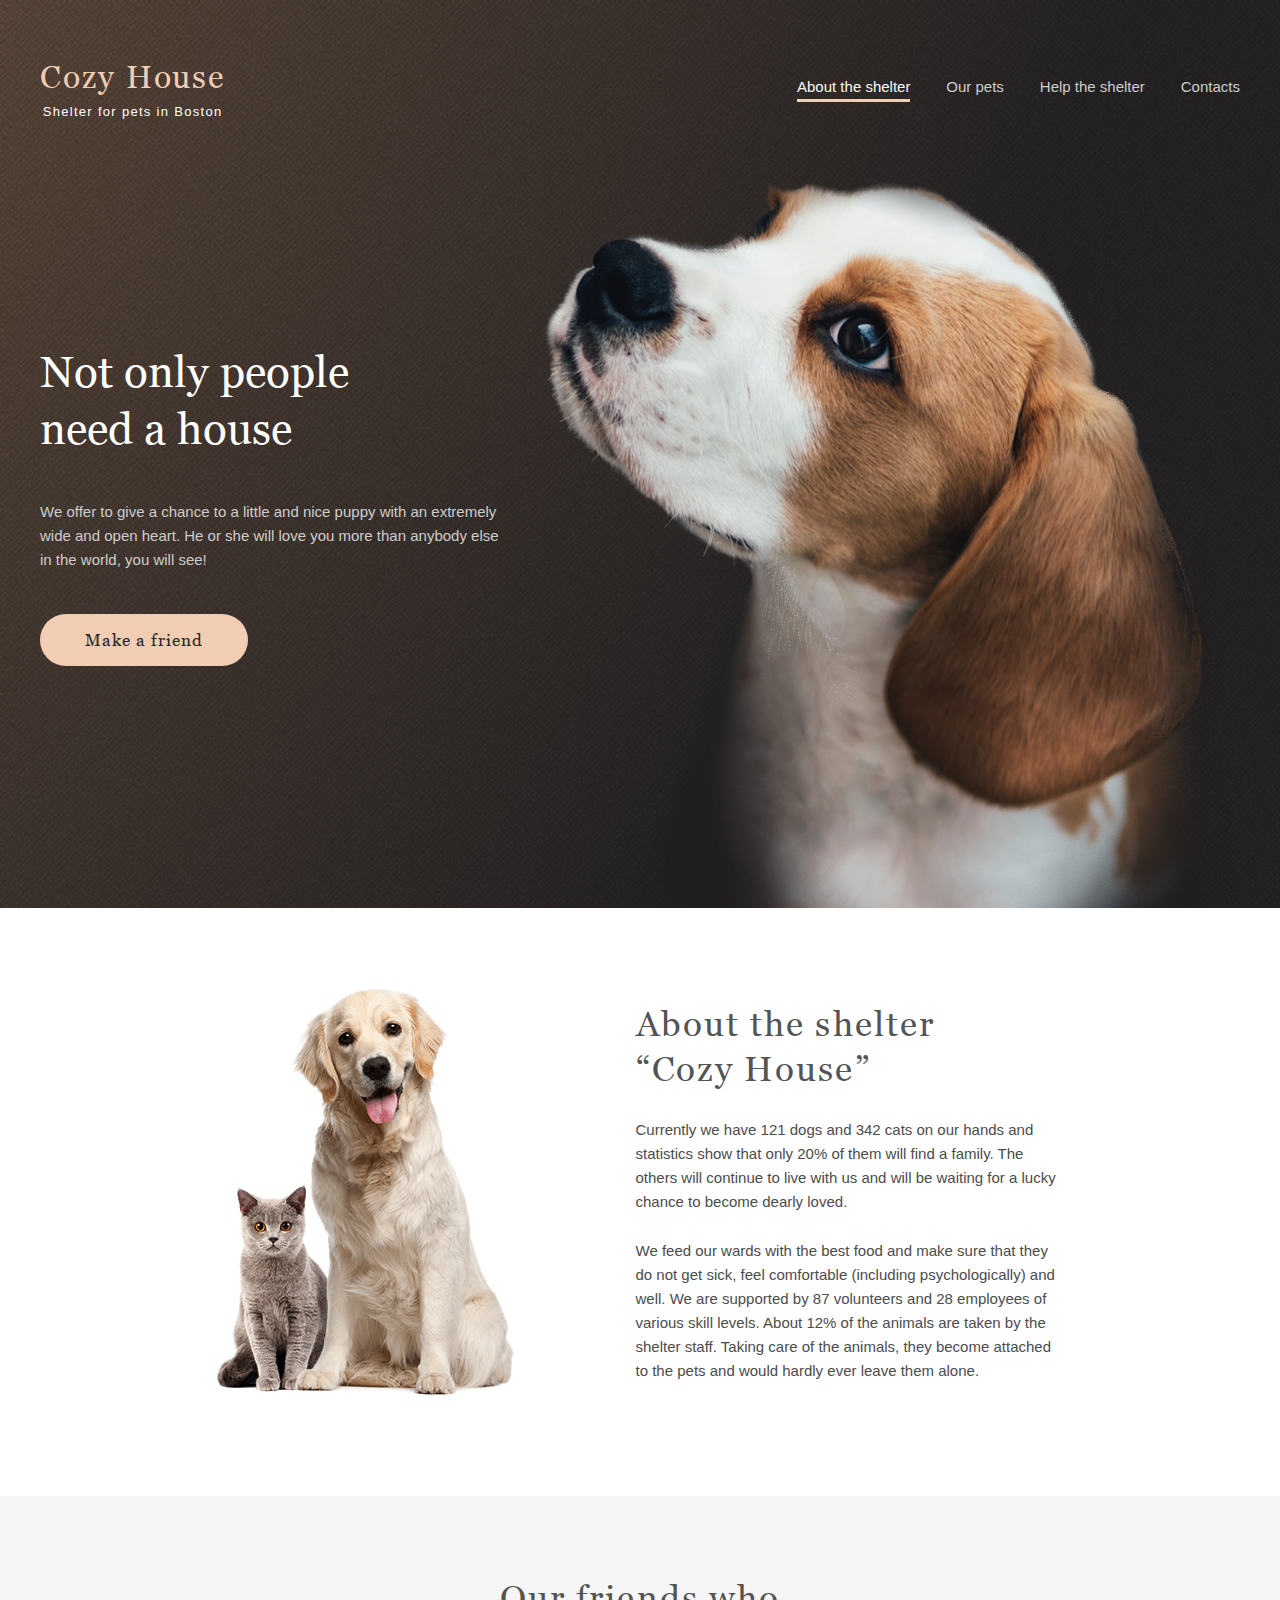
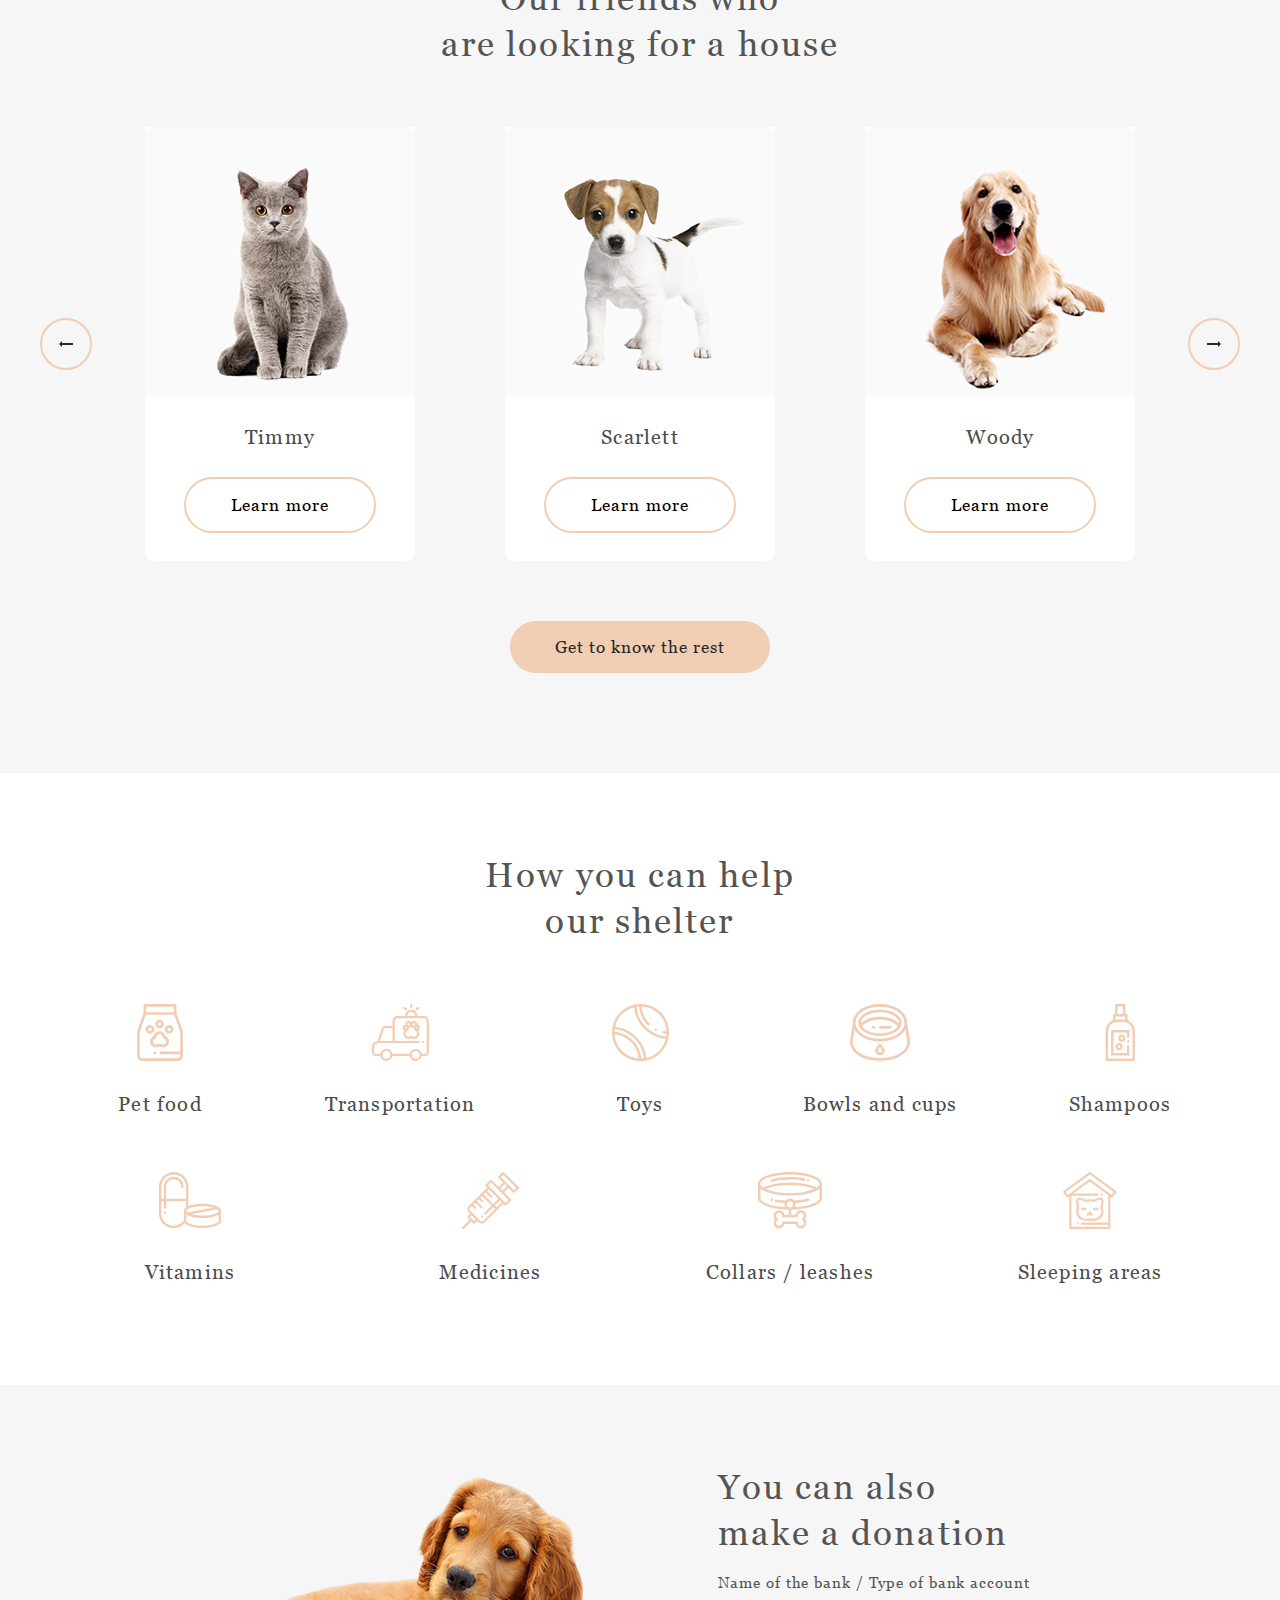
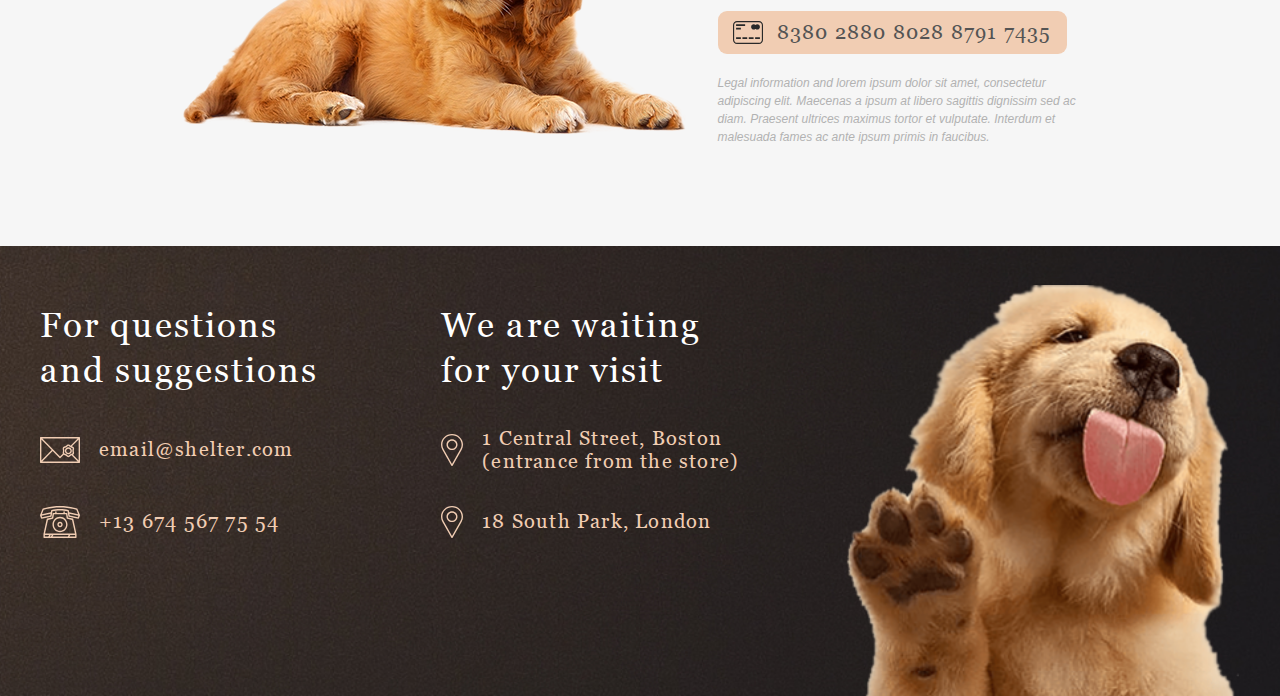
==== commit e2ba3066: "feat: add popup" ====
--- a/shelter/pages/main/index.html
+++ b/shelter/pages/main/index.html
@@ -111,13 +111,13 @@
       <div class="container">
         <h2 class="pets-title">Our friends who<br />are looking for a house</h2>
         <div class="pets-inner">
-          <button class="pets-arrow left" onclick="prev()">
+          <button class="pets-arrow left">
             <img src="../../assets/images/arrow-left.svg" alt="left" />
           </button>
           <div class="pets-wrapper">
             <div class="pets-slider"></div>
           </div>
-          <button class="pets-arrow right" onclick="next()">
+          <button class="pets-arrow right">
             <img src="../../assets/images/arrow-right.svg" alt="right" />
           </button>
         </div>
@@ -310,6 +310,6 @@
       </div>
     </footer>
 
-    <script src="./scripts.js"></script>
+    <script type="module" src="./scripts.js"></script>
   </body>
 </html>
--- a/shelter/pages/base.css
+++ b/shelter/pages/base.css
@@ -63,6 +63,96 @@
 section {
   padding-top: 80px;
   padding-bottom: 100px;
+}
+
+.popup {
+  width: 952px;
+  display: flex;
+  flex-direction: column;
+  position: fixed;
+  top: 50%;
+  left: 50%;
+  transform: translate(-50%, -50%);
+  background-color: transparent;
+  color: #000;
+  font-size: 15px;
+  line-height: 110%;
+  letter-spacing: 0.06em;
+  font-family: Georgia;
+  z-index: 30;
+  opacity: 0;
+  transition: opacity 0.3s;
+}
+
+.shadow {
+  position: fixed;
+  left: 0;
+  top: 0;
+  right: 0;
+  bottom: 0;
+  background-color: rgba(0, 0, 0, 0.5);
+  z-index: 25;
+  opacity: 0;
+  transition: opacity 0.3s;
+}
+
+.popup-close {
+  align-self: end;
+  background-color: transparent;
+  width: 52px;
+  height: 52px;
+  border-radius: 50%;
+  color: #292929;
+  border: 2px solid #f1cdb3;
+  outline: none;
+  cursor: pointer;
+  transition: all 0.2s;
+}
+
+.popup-inner {
+  background-color: #fff;
+  border-radius: 9px;
+  display: flex;
+  width: 900px;
+}
+
+.popup-img {
+  width: 500px;
+  height: 500px;
+  border-top-left-radius: 9px;
+  border-bottom-left-radius: 9px;
+}
+
+.popup-info {
+  padding-top: 50px;
+  padding-right: 20px;
+  padding-left: 29px;
+}
+
+.popup-info__title {
+  font-size: 35px;
+  line-height: 130%;
+}
+
+.popup-info__subtitle {
+  font-size: 20px;
+  line-height: 115%;
+  margin-top: 10px;
+  margin-bottom: 40px;
+}
+
+.popup-info__list {
+  margin-top: 40px;
+}
+
+.popup-info__list-item {
+  font-weight: 400;
+  margin-bottom: 10px;
+  margin-left: 15px;
+}
+
+.popup-info__list-item::marker {
+  color: #f1cdb3;
 }
 
 .footer {
@@ -83,7 +173,7 @@
   -webkit-box-pack: justify;
   -ms-flex-pack: justify;
   justify-content: space-between;
-  height: 310px;
+  height: 393px;
 }
 .footer-contacts__location,
 .footer-contacts__phone,
@@ -114,5 +204,65 @@
 }
 .footer-image {
   margin-top: -18px;
-  margin-right: -6px;
-}
+}
+
+@media (max-width: 1279px) {
+  .popup {
+    width: 682px;
+    font-size: 13px;
+  }
+
+  .popup-inner {
+    width: 630px;
+  }
+
+  .popup-img {
+    width: 350px;
+    height: 350px;
+  }
+
+  .popup-info {
+    padding-top: 10px;
+    padding-right: 9px;
+    padding-left: 11px;
+  }
+
+  .popup-info__subtitle {
+    margin-bottom: 20px;
+  }
+
+  .popup-info__list {
+    margin-top: 20px;
+    font-size: 15px;
+  }
+
+  .popup-info__list-item {
+    margin-bottom: 6px;
+  }
+}
+
+@media (max-width: 767px) {
+  .popup {
+    width: 271px;
+  }
+
+  .popup-inner {
+    width: 240px;
+  }
+
+  .popup-img {
+    display: none;
+  }
+
+  .popup-info {
+    padding: 10px;
+  }
+
+  .popup-info__title {
+    text-align: center;
+  }
+
+  .popup-info__subtitle {
+    text-align: center;
+  }
+}
--- a/shelter/pages/main/style.css
+++ b/shelter/pages/main/style.css
@@ -1 +1 @@
-@import url("../../assets/fonts/Georgia/style.css");.wrapper{background-image:url("../../assets/images/wrapper-bg.jpg");background-size:cover;background-repeat:no-repeat;background-position:center;min-height:908px;position:relative;overflow:hidden}.overlay{background:transparent;-webkit-transition:background .3s;transition:background .3s;position:absolute;left:0;right:0;bottom:0;top:0;z-index:-1}.overlay.active{background:rgba(41,41,41,0.6);z-index:9}.header{padding-top:60px}.header-burger{display:none;cursor:pointer;-webkit-transition:all .3s;transition:all .3s;position:relative;z-index:20}.header-burger.rotated{-webkit-transform:rotate(-90deg);transform:rotate(-90deg)}.header-burger__line{height:2px;width:30px;background-color:#F1CDB3;margin-bottom:8px}.header-burger__line:last-child{margin-bottom:0}.header-box{display:-webkit-box;display:-ms-flexbox;display:flex;-webkit-box-pack:justify;-ms-flex-pack:justify;justify-content:space-between;-webkit-box-align:center;-ms-flex-align:center;align-items:center}.header-logo{display:-webkit-box;display:-ms-flexbox;display:flex;-webkit-box-orient:vertical;-webkit-box-direction:normal;-ms-flex-direction:column;flex-direction:column;-webkit-box-align:center;-ms-flex-align:center;align-items:center}.header-logo__title{color:#F1CDB3;font-size:32px;line-height:35.2px;letter-spacing:.06em;font-family:Georgia}.header-logo__subtitle{font-size:13px;line-height:14.95px;letter-spacing:.1em;color:#fff;margin-top:10px}.header-nav{max-width:443px;width:100%}.header-menu{display:-webkit-box;display:-ms-flexbox;display:flex;-webkit-box-pack:justify;-ms-flex-pack:justify;justify-content:space-between;margin-bottom:6px}.header-menu__link{text-decoration:none;color:#cdcdcd;position:relative}.header-menu__link.active{color:#fafafa}.header-menu__link.active:after{opacity:1}.header-menu__link:after{content:"";height:3px;background-color:#F1CDB3;position:absolute;bottom:-7px;left:0;right:0;opacity:0;-webkit-transition:opacity .2s;transition:opacity .2s}.header-menu__link:hover{color:#fafafa}.header-menu__link:hover:after{opacity:1}.main-box{display:-webkit-box;display:-ms-flexbox;display:flex;-webkit-box-pack:justify;-ms-flex-pack:justify;justify-content:space-between;margin-top:60px;-webkit-box-align:center;-ms-flex-align:center;align-items:center}.main-info{margin-bottom:78px}.main-info__title{width:310px;font-size:44px;line-height:130%;color:#fff;font-family:Georgia;font-weight:400}.main-info__text{width:460px;margin-top:42px;color:#cdcdcd}.main-info__button{margin-top:42px}.main-info__button a{color:#292929}.about-box{display:-webkit-box;display:-ms-flexbox;display:flex;-webkit-box-pack:center;-ms-flex-pack:center;justify-content:center;-webkit-box-align:center;-ms-flex-align:center;align-items:center}.about-information{max-width:430px;margin-left:121px}.about-information__title{max-width:370px}.about-information__text{margin-top:25px}.pets{background-color:#f6f6f6}.pets-inner{margin-top:60px;display:-webkit-box;display:-ms-flexbox;display:flex;-webkit-box-pack:justify;-ms-flex-pack:justify;justify-content:space-between;-webkit-box-align:center;-ms-flex-align:center;align-items:center}.pets-title{text-align:center;width:400px;margin:0 auto}.pets-wrapper{overflow:hidden;max-width:990px}.pets-slider{display:-webkit-box;display:-ms-flexbox;display:flex;margin:0 auto;-ms-flex-wrap:no-wrap;flex-wrap:no-wrap;-webkit-transition:left 1s ease-in-out;transition:left 1s ease-in-out;position:relative;left:0}.pets-slider__item{text-align:center;margin-right:90px;background-color:#fff;border-radius:9px;cursor:pointer}.pets-slider__item:hover .button{border:2px solid #FDDCC4;background-color:#FDDCC4}.pets-slider__title{font-family:Georgia;margin-top:22px;font-size:20px;line-height:23px;letter-spacing:.06em}.pets-slider__button{margin:28px 0;background-color:#fff;border:2px solid #F1CDB3}.pets-arrow{width:52px;height:52px;border-radius:50%;background-color:#f6f6f6;border:2px solid #F1CDB3;position:relative;cursor:pointer;-webkit-transition:all .2s;transition:all .2s}.pets-arrow:hover{background-color:#FDDCC4;border:2px solid #FDDCC4}.pets-arrow img{position:absolute;top:50%;left:50%;-webkit-transform:translate(-50%, -50%);transform:translate(-50%, -50%)}.pets-center{text-align:center}.pets-button{margin-top:60px}.pets-button a{color:#292929}.help-title{width:310px;margin:0 auto;text-align:center}.help-box{display:grid;grid-template-columns:repeat(20, 1fr);grid-template-rows:repeat(2, 113px);row-gap:55px;margin:0 auto;margin-top:60px}.help-item{text-align:center}.help-item:nth-child(-n+5){grid-column:span 4}.help-item:nth-last-child(4){grid-row-start:2;grid-column:span 5}.help-item:nth-last-child(3){grid-row-start:2;grid-column:6/span 5}.help-item:nth-last-child(2){grid-row-start:2;grid-column:11/span 5}.help-item:nth-last-child(1){grid-row-start:2;grid-column:16/span 5}.help-item__image{height:57px}.help-item__text{margin-top:25px;font-size:20px;line-height:115%;letter-spacing:.06em;font-family:Georgia}.donation{background-color:#f6f6f6}.donation-wrapper{display:-webkit-box;display:-ms-flexbox;display:flex;-webkit-box-pack:center;-ms-flex-pack:center;justify-content:center;-webkit-box-align:center;-ms-flex-align:center;align-items:center}.donation-info{max-width:380px;margin-left:30px}.donation-info__title{width:300px}.donation-info__subtitle{font-size:15px;line-height:110%;letter-spacing:.06em;margin:19px 0;color:#545454;font-family:Georgia}.donation-info__card{display:-webkit-box;display:-ms-flexbox;display:flex;background-color:#F1CDB3;color:#545454;border-radius:9px;padding:10px 15px;font-size:20px;line-height:115%;letter-spacing:.06em;font-family:Georgia;width:349px;-webkit-box-pack:justify;-ms-flex-pack:justify;justify-content:space-between;-webkit-transition:all .2s;transition:all .2s}.donation-info__card:hover{background-color:#FDDCC4}.donation-info__text{margin-top:20px;font-size:12px;line-height:18px;color:#b2b2b2;font-family:Arial;font-style:italic}@media (max-width: 1279px){.about-box{-webkit-box-orient:vertical;-webkit-box-direction:normal;-ms-flex-direction:column;flex-direction:column}.about-information{-webkit-box-ordinal-group:1;-ms-flex-order:0;order:0;margin-left:0}.about-image{-webkit-box-ordinal-group:2;-ms-flex-order:1;order:1;width:300px;margin-top:80px}.donation-wrapper{-webkit-box-orient:vertical;-webkit-box-direction:normal;-ms-flex-direction:column;flex-direction:column}.donation-image{-webkit-box-ordinal-group:2;-ms-flex-order:1;order:1;margin-top:60px}.donation-info{-webkit-box-ordinal-group:1;-ms-flex-order:0;order:0;margin-left:0}}@media (max-width: 1200px){.main-box{-webkit-box-orient:vertical;-webkit-box-direction:normal;-ms-flex-direction:column;flex-direction:column}.main-dog{width:569px}.pets-wrapper{max-width:580px}.pets-inner{margin-top:58px}.pets-slider__item{margin-right:40px}.footer{padding-top:31px}.footer-wrapper{-ms-flex-wrap:wrap;flex-wrap:wrap;height:auto;padding:0 34px}.footer-contacts:first-child{margin-right:22px}.footer-contacts:nth-child(2){margin-right:22px}.footer-image{margin:0 auto;margin-top:65px}}@media (max-width: 900px){.help-box{grid-template-columns:repeat(3, 1fr);grid-template-rows:repeat(3, 113px);-webkit-column-gap:60px;column-gap:60px}.help-item:nth-child(n){grid-column:auto;grid-row-start:auto}}@media (max-width: 768px){.container{padding:0 30px}.header{padding-top:31px}.main-center{text-align:center}.main-info__button{margin-top:40px}.main-dog{-ms-flex-item-align:end;align-self:end;margin-top:22px}.help-box{padding:0 40px}.footer-contacts:first-child{margin-right:0}}@media (max-width: 767px){.header-logo{min-width:186px}.header-burger{display:-webkit-box;display:-ms-flexbox;display:flex;-webkit-box-align:end;-ms-flex-align:end;align-items:end;-webkit-box-orient:vertical;-webkit-box-direction:normal;-ms-flex-direction:column;flex-direction:column;margin-right:30px}.header-nav{width:auto}.header-menu{display:-webkit-box;display:-ms-flexbox;display:flex;-webkit-transition:all .3s;transition:all .3s;-webkit-transform:translateX(200%);transform:translateX(200%);position:absolute;z-index:10;-webkit-box-orient:vertical;-webkit-box-direction:normal;-ms-flex-direction:column;flex-direction:column;background-color:#292929;height:100vh;width:320px;-webkit-box-align:center;-ms-flex-align:center;align-items:center;-webkit-box-pack:center;-ms-flex-pack:center;justify-content:center;right:0;top:0;font-size:32px;line-height:160%}.header-menu .header-menu__item{margin-bottom:43px}.header-menu .header-menu__item:last-child{margin-bottom:0}.header-menu.compressed{-webkit-transform:translateX(0);transform:translateX(0)}}@media (max-width: 730px){h2{font-size:25px}.main-info{width:300px}.main-info__title{text-align:center;width:230px;margin:0 auto;letter-spacing:.06em;font-size:25px}.main-info__text{width:100%;text-align:center}.main-dog{width:400px;margin-top:27px}.about-box{width:270px;margin:0 auto}.about-information__title{text-align:center;width:230px;margin:0 auto}.about-information__text{text-align:justify}.pets-title{width:300px}.pets-wrapper{-webkit-box-ordinal-group:1;-ms-flex-order:0;order:0}.pets-inner{-ms-flex-wrap:wrap;flex-wrap:wrap;text-align:center;position:relative;width:270px;margin:0 auto;margin-top:42px}.pets-slider__item{margin-right:20px}.pets-arrow{position:absolute;bottom:-72px}.pets-button{margin-top:114px}.pets .left{-webkit-box-ordinal-group:2;-ms-flex-order:1;order:1;left:43px}.pets .right{-webkit-box-ordinal-group:3;-ms-flex-order:2;order:2;right:43px}.help-title{width:225px}.help-box{grid-template-columns:repeat(2, 1fr);grid-template-rows:repeat(5, 113px);-webkit-column-gap:21px;column-gap:21px;row-gap:5px;padding:0;margin-top:40px}.help-item__text{font-size:15px;line-height:110%;margin-top:13px}.help-item__image{width:50px;height:50px}.donation{margin-top:-29px}.donation-info{width:300px}.donation-info__title{text-align:center;width:225px;margin:0 auto}.donation-info__subtitle{letter-spacing:normal;margin-top:22px;text-align:center}.donation-info__text{text-align:justify;width:281px;margin:0 auto;margin-top:20px}.donation-info__card{width:300px;font-size:15px;-webkit-box-align:center;-ms-flex-align:center;align-items:center;width:281px;margin:0 auto;margin-top:23px}.donation-image{width:260px;margin-top:43px}.footer-wrapper{-webkit-box-orient:vertical;-webkit-box-direction:normal;-ms-flex-direction:column;flex-direction:column;padding:0}.footer-contacts{width:100%;text-align:center;margin-bottom:40px;margin-right:0}.footer-contacts:nth-child(n){margin-right:0}.footer-contacts__title{font-size:25px}.footer-contacts__title.last{width:270px;margin:0 auto}.footer-contacts a{text-align:center;width:300px;-webkit-box-pack:center;-ms-flex-pack:center;justify-content:center;margin:0 auto}.footer-contacts__phone{margin-top:42px !important}.footer-contacts__email{margin-top:42px !important}.footer-contacts__location{margin-top:39px !important}.footer-contacts__location span{width:279px}.footer-image{margin-top:40px;width:260px}}@media (max-width: 400px){.container{padding:0 10px}section{padding:42px 0}.wrapper{min-height:auto}.main-dog{width:260px}.about-image{width:260px;margin-top:38px}.footer-image{margin-top:1px}}@media (max-width: 320px){.header-box{-webkit-box-pack:start;-ms-flex-pack:start;justify-content:start}.header-logo{margin-right:41px}}
+@import url("../../assets/fonts/Georgia/style.css");.wrapper{background-image:url("../../assets/images/wrapper-bg.jpg");background-size:cover;background-repeat:no-repeat;background-position:center;min-height:908px;position:relative;overflow:hidden}.overlay{background:transparent;-webkit-transition:background .3s;transition:background .3s;position:absolute;left:0;right:0;bottom:0;top:0;z-index:-1}.overlay.active{background:rgba(41,41,41,0.6);z-index:9}.header{padding-top:60px}.header-burger{display:none;cursor:pointer;-webkit-transition:all .3s;transition:all .3s;position:relative;z-index:20}.header-burger.rotated{-webkit-transform:rotate(-90deg);transform:rotate(-90deg)}.header-burger__line{height:2px;width:30px;background-color:#F1CDB3;margin-bottom:8px}.header-burger__line:last-child{margin-bottom:0}.header-box{display:-webkit-box;display:-ms-flexbox;display:flex;-webkit-box-pack:justify;-ms-flex-pack:justify;justify-content:space-between;-webkit-box-align:center;-ms-flex-align:center;align-items:center}.header-logo{display:-webkit-box;display:-ms-flexbox;display:flex;-webkit-box-orient:vertical;-webkit-box-direction:normal;-ms-flex-direction:column;flex-direction:column;-webkit-box-align:center;-ms-flex-align:center;align-items:center;position:relative;z-index:11}.header-logo__title{color:#F1CDB3;font-size:32px;line-height:35.2px;letter-spacing:.06em;font-family:Georgia}.header-logo__subtitle{font-size:13px;line-height:14.95px;letter-spacing:.1em;color:#fff;margin-top:10px}.header-nav{max-width:443px;width:100%}.header-menu{display:-webkit-box;display:-ms-flexbox;display:flex;-webkit-box-pack:justify;-ms-flex-pack:justify;justify-content:space-between;margin-bottom:6px}.header-menu__link{text-decoration:none;color:#cdcdcd;position:relative}.header-menu__link.active{color:#fafafa}.header-menu__link.active:after{opacity:1}.header-menu__link:after{content:"";height:3px;background-color:#F1CDB3;position:absolute;bottom:-7px;left:0;right:0;opacity:0;-webkit-transition:opacity .2s;transition:opacity .2s}.header-menu__link:hover{color:#fafafa}.header-menu__link:hover:after{opacity:1}.main-box{display:-webkit-box;display:-ms-flexbox;display:flex;-webkit-box-pack:justify;-ms-flex-pack:justify;justify-content:space-between;margin-top:60px;-webkit-box-align:center;-ms-flex-align:center;align-items:center}.main-info{margin-bottom:78px}.main-info__title{width:310px;font-size:44px;line-height:130%;color:#fff;font-family:Georgia;font-weight:400}.main-info__text{width:460px;margin-top:42px;color:#cdcdcd}.main-info__button{margin-top:42px}.main-info__button a{color:#292929}.about-box{display:-webkit-box;display:-ms-flexbox;display:flex;-webkit-box-pack:center;-ms-flex-pack:center;justify-content:center;-webkit-box-align:center;-ms-flex-align:center;align-items:center}.about-information{max-width:430px;margin-left:121px}.about-information__title{max-width:370px}.about-information__text{margin-top:25px}.pets{background-color:#f6f6f6}.pets-inner{margin-top:60px;display:-webkit-box;display:-ms-flexbox;display:flex;-webkit-box-pack:justify;-ms-flex-pack:justify;justify-content:space-between;-webkit-box-align:center;-ms-flex-align:center;align-items:center}.pets-title{text-align:center;width:400px;margin:0 auto}.pets-wrapper{overflow:hidden;max-width:990px}.pets-slider{display:-webkit-box;display:-ms-flexbox;display:flex;margin:0 auto;-ms-flex-wrap:no-wrap;flex-wrap:no-wrap;-webkit-transition:left 1s ease-in-out;transition:left 1s ease-in-out;position:relative;left:0}.pets-slider__item{text-align:center;margin-right:90px;background-color:#fff;border-radius:9px;cursor:pointer}.pets-slider__item:hover .button{border:2px solid #FDDCC4;background-color:#FDDCC4}.pets-slider__title{font-family:Georgia;margin-top:22px;font-size:20px;line-height:23px;letter-spacing:.06em}.pets-slider__button{margin:28px 0;background-color:#fff;border:2px solid #F1CDB3}.pets-arrow{width:52px;height:52px;border-radius:50%;background-color:#f6f6f6;border:2px solid #F1CDB3;position:relative;cursor:pointer;-webkit-transition:all .2s;transition:all .2s}.pets-arrow:hover{background-color:#FDDCC4;border:2px solid #FDDCC4}.pets-arrow img{position:absolute;top:50%;left:50%;-webkit-transform:translate(-50%, -50%);transform:translate(-50%, -50%)}.pets-center{text-align:center}.pets-button{margin-top:60px}.pets-button a{color:#292929}.help-title{width:310px;margin:0 auto;text-align:center}.help-box{display:grid;grid-template-columns:repeat(20, 1fr);grid-template-rows:repeat(2, 113px);row-gap:55px;margin:0 auto;margin-top:60px}.help-item{text-align:center}.help-item:nth-child(-n+5){grid-column:span 4}.help-item:nth-last-child(4){grid-row-start:2;grid-column:span 5}.help-item:nth-last-child(3){grid-row-start:2;grid-column:6/span 5}.help-item:nth-last-child(2){grid-row-start:2;grid-column:11/span 5}.help-item:nth-last-child(1){grid-row-start:2;grid-column:16/span 5}.help-item__image{height:57px}.help-item__text{margin-top:25px;font-size:20px;line-height:115%;letter-spacing:.06em;font-family:Georgia}.donation{background-color:#f6f6f6}.donation-wrapper{display:-webkit-box;display:-ms-flexbox;display:flex;-webkit-box-pack:center;-ms-flex-pack:center;justify-content:center;-webkit-box-align:center;-ms-flex-align:center;align-items:center}.donation-info{max-width:380px;margin-left:30px}.donation-info__title{width:300px}.donation-info__subtitle{font-size:15px;line-height:110%;letter-spacing:.06em;margin:19px 0;color:#545454;font-family:Georgia}.donation-info__card{display:-webkit-box;display:-ms-flexbox;display:flex;background-color:#F1CDB3;color:#545454;border-radius:9px;padding:10px 15px;font-size:20px;line-height:115%;letter-spacing:.06em;font-family:Georgia;width:349px;-webkit-box-pack:justify;-ms-flex-pack:justify;justify-content:space-between;-webkit-transition:all .2s;transition:all .2s}.donation-info__card:hover{background-color:#FDDCC4}.donation-info__text{margin-top:20px;font-size:12px;line-height:18px;color:#b2b2b2;font-family:Arial;font-style:italic}@media (max-width: 1279px){.about-box{-webkit-box-orient:vertical;-webkit-box-direction:normal;-ms-flex-direction:column;flex-direction:column}.about-information{-webkit-box-ordinal-group:1;-ms-flex-order:0;order:0;margin-left:0}.about-image{-webkit-box-ordinal-group:2;-ms-flex-order:1;order:1;width:300px;margin-top:80px}.donation-wrapper{-webkit-box-orient:vertical;-webkit-box-direction:normal;-ms-flex-direction:column;flex-direction:column}.donation-image{-webkit-box-ordinal-group:2;-ms-flex-order:1;order:1;margin-top:60px}.donation-info{-webkit-box-ordinal-group:1;-ms-flex-order:0;order:0;margin-left:0}}@media (max-width: 1200px){.main-box{-webkit-box-orient:vertical;-webkit-box-direction:normal;-ms-flex-direction:column;flex-direction:column}.main-dog{width:569px}.pets-wrapper{max-width:580px}.pets-inner{margin-top:58px}.pets-slider__item{margin-right:40px}.footer{padding-top:31px}.footer-wrapper{-ms-flex-wrap:wrap;flex-wrap:wrap;height:auto;padding:0 34px}.footer-contacts:first-child{margin-right:22px}.footer-contacts:nth-child(2){margin-right:22px}.footer-image{margin:0 auto;margin-top:65px}}@media (max-width: 900px){.help-box{grid-template-columns:repeat(3, 1fr);grid-template-rows:repeat(3, 113px);-webkit-column-gap:60px;column-gap:60px}.help-item:nth-child(n){grid-column:auto;grid-row-start:auto}}@media (max-width: 768px){.container{padding:0 30px}.header{padding-top:31px}.main-center{text-align:center}.main-info__button{margin-top:40px}.main-dog{-ms-flex-item-align:end;align-self:end;margin-top:22px}.help-box{padding:0 40px}.footer-contacts:first-child{margin-right:0}}@media (max-width: 767px){.header-logo{min-width:186px}.header-burger{display:-webkit-box;display:-ms-flexbox;display:flex;-webkit-box-align:end;-ms-flex-align:end;align-items:end;-webkit-box-orient:vertical;-webkit-box-direction:normal;-ms-flex-direction:column;flex-direction:column;margin-right:30px}.header-nav{width:auto}.header-menu{display:-webkit-box;display:-ms-flexbox;display:flex;-webkit-transition:all .3s;transition:all .3s;-webkit-transform:translateX(200%);transform:translateX(200%);position:absolute;z-index:10;-webkit-box-orient:vertical;-webkit-box-direction:normal;-ms-flex-direction:column;flex-direction:column;background-color:#292929;height:100vh;width:320px;-webkit-box-align:center;-ms-flex-align:center;align-items:center;-webkit-box-pack:center;-ms-flex-pack:center;justify-content:center;right:0;top:0;font-size:32px;line-height:160%}.header-menu .header-menu__item{margin-bottom:43px}.header-menu .header-menu__item:last-child{margin-bottom:0}.header-menu.compressed{-webkit-transform:translateX(0);transform:translateX(0)}.pets-title{width:300px}.pets-wrapper{-webkit-box-ordinal-group:1;-ms-flex-order:0;order:0}.pets-inner{-ms-flex-wrap:wrap;flex-wrap:wrap;text-align:center;position:relative;width:270px;margin:0 auto;margin-top:42px}.pets-slider__item{margin-right:20px}.pets-arrow{position:absolute;bottom:-72px}.pets-button{margin-top:114px}.pets .left{-webkit-box-ordinal-group:2;-ms-flex-order:1;order:1;left:43px}.pets .right{-webkit-box-ordinal-group:3;-ms-flex-order:2;order:2;right:43px}}@media (max-width: 730px){h2{font-size:25px}.main-info{width:300px}.main-info__title{text-align:center;width:230px;margin:0 auto;letter-spacing:.06em;font-size:25px}.main-info__text{width:100%;text-align:center}.main-dog{width:400px;margin-top:27px}.about-box{width:270px;margin:0 auto}.about-information__title{text-align:center;width:230px;margin:0 auto}.about-information__text{text-align:justify}.help-title{width:225px}.help-box{grid-template-columns:repeat(2, 1fr);grid-template-rows:repeat(5, 113px);-webkit-column-gap:21px;column-gap:21px;row-gap:5px;padding:0;margin-top:40px}.help-item__text{font-size:15px;line-height:110%;margin-top:13px}.help-item__image{width:50px;height:50px}.donation{margin-top:-29px}.donation-info{width:300px}.donation-info__title{text-align:center;width:225px;margin:0 auto}.donation-info__subtitle{letter-spacing:normal;margin-top:22px;text-align:center}.donation-info__text{text-align:justify;width:281px;margin:0 auto;margin-top:20px}.donation-info__card{width:300px;font-size:15px;-webkit-box-align:center;-ms-flex-align:center;align-items:center;width:281px;margin:0 auto;margin-top:23px}.donation-image{width:260px;margin-top:43px}.footer-wrapper{-webkit-box-orient:vertical;-webkit-box-direction:normal;-ms-flex-direction:column;flex-direction:column;padding:0}.footer-contacts{width:100%;text-align:center;margin-bottom:40px;margin-right:0}.footer-contacts:nth-child(n){margin-right:0}.footer-contacts__title{font-size:25px}.footer-contacts__title.last{width:270px;margin:0 auto}.footer-contacts a{text-align:center;width:300px;-webkit-box-pack:center;-ms-flex-pack:center;justify-content:center;margin:0 auto}.footer-contacts__phone{margin-top:42px !important}.footer-contacts__email{margin-top:42px !important}.footer-contacts__location{margin-top:39px !important}.footer-contacts__location span{width:279px}.footer-image{margin-top:40px;width:260px}}@media (max-width: 400px){.container{padding:0 10px}section{padding:42px 0}.wrapper{min-height:auto}.main-dog{width:260px}.about-image{width:260px;margin-top:38px}.footer-image{margin-top:1px}}@media (max-width: 320px){.header-box{-webkit-box-pack:start;-ms-flex-pack:start;justify-content:start}.header-logo{margin-right:41px}}
